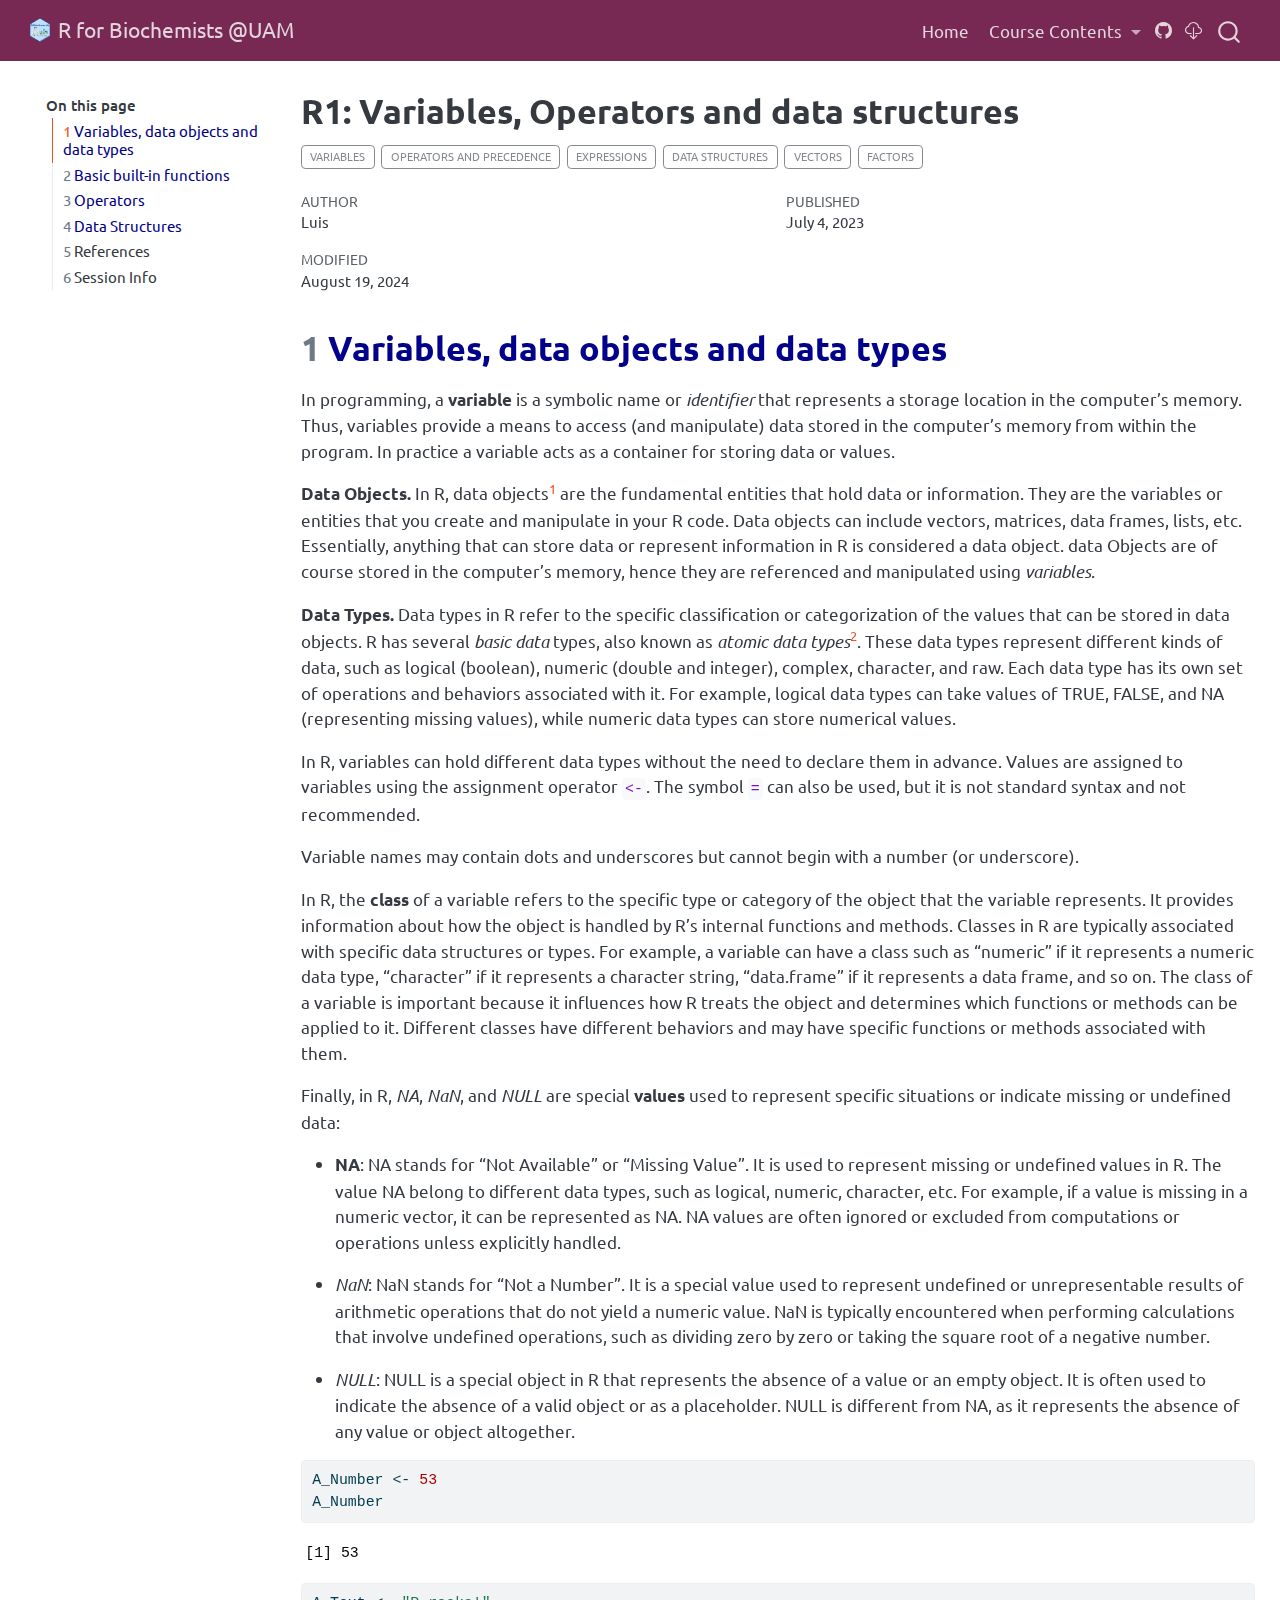
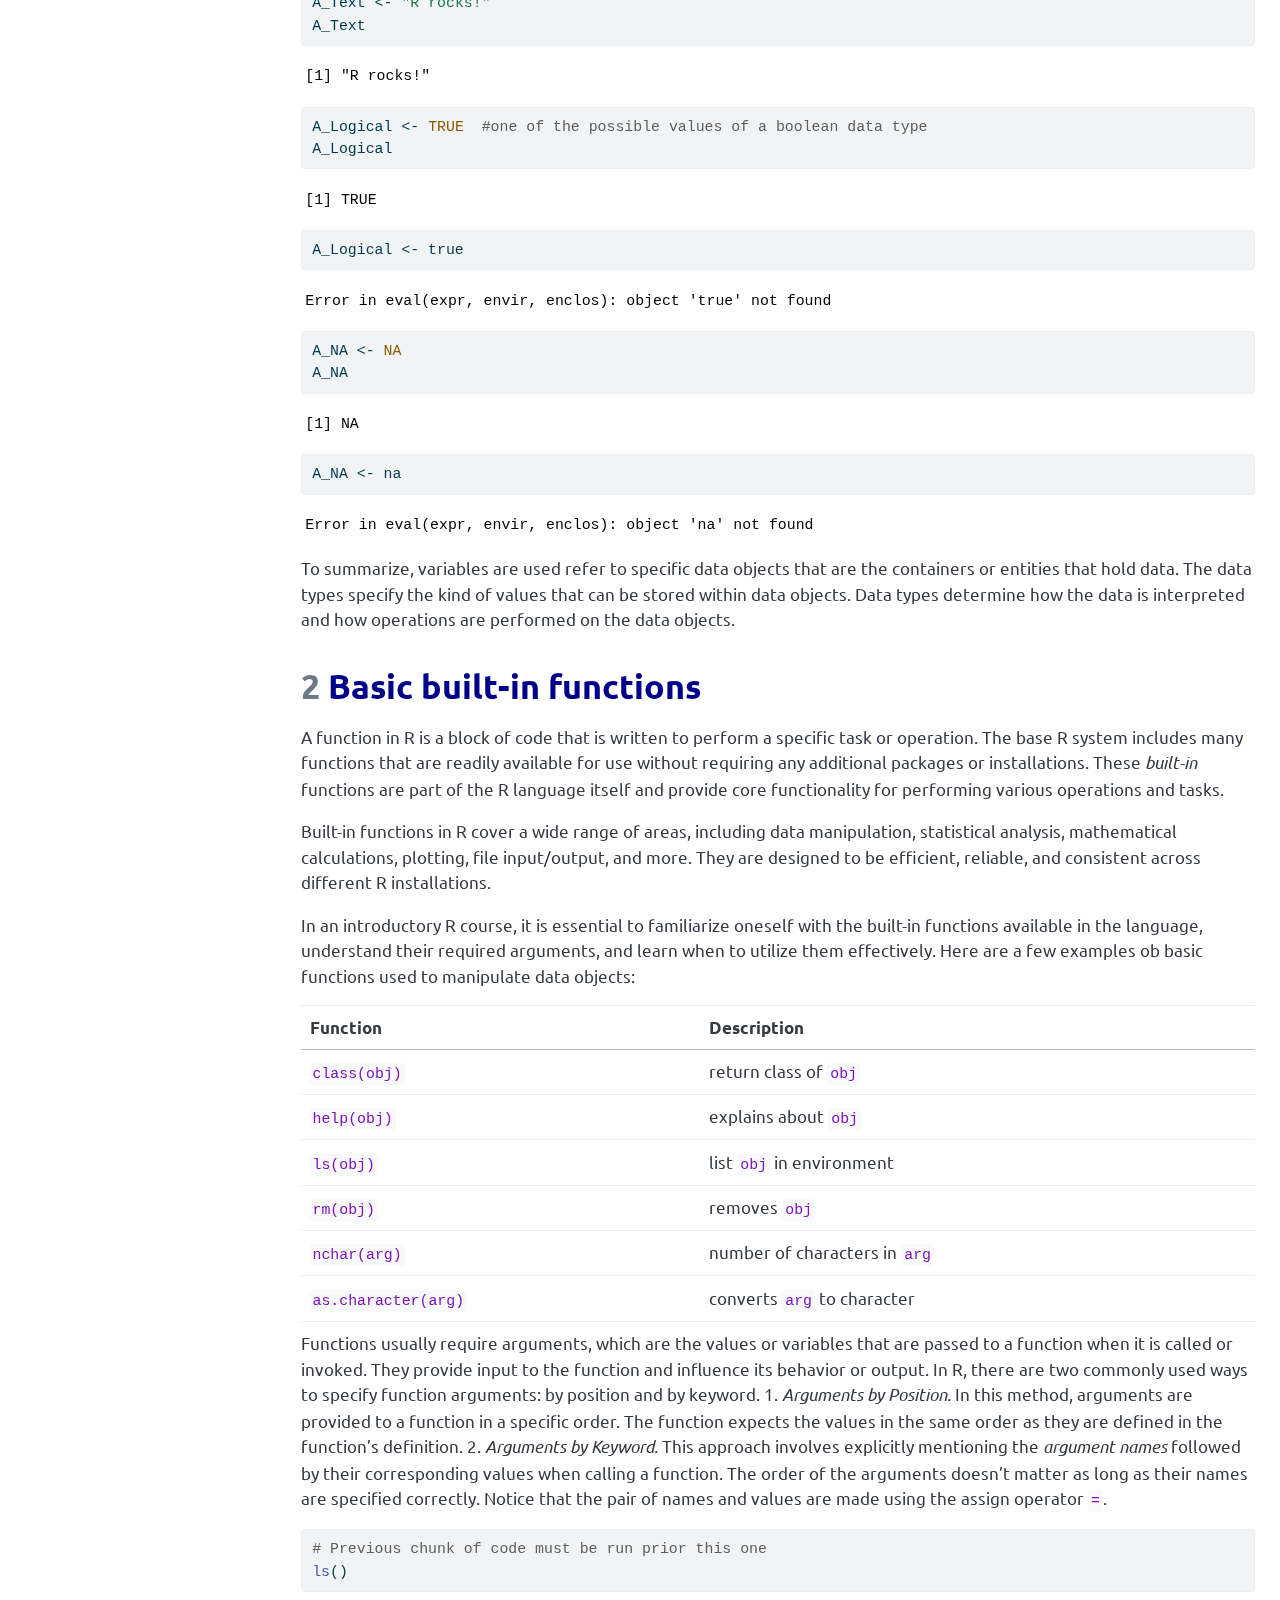
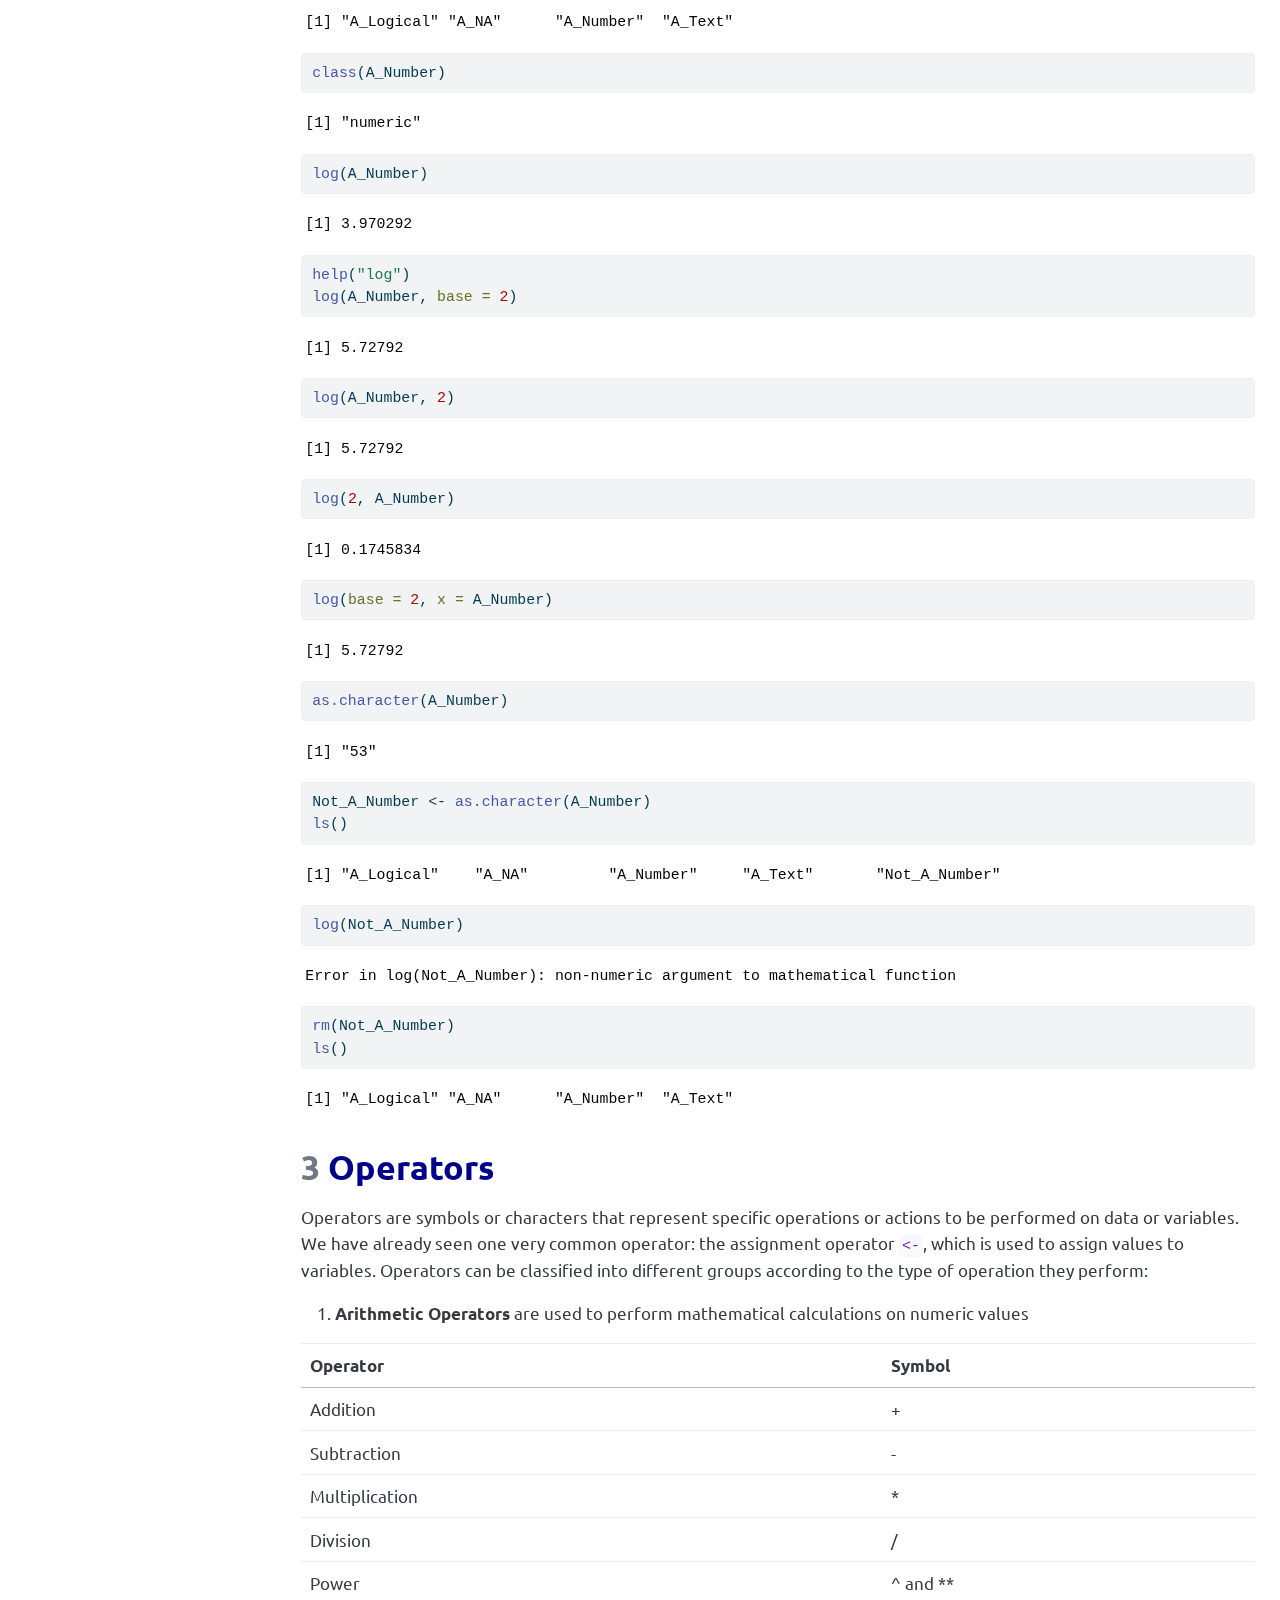
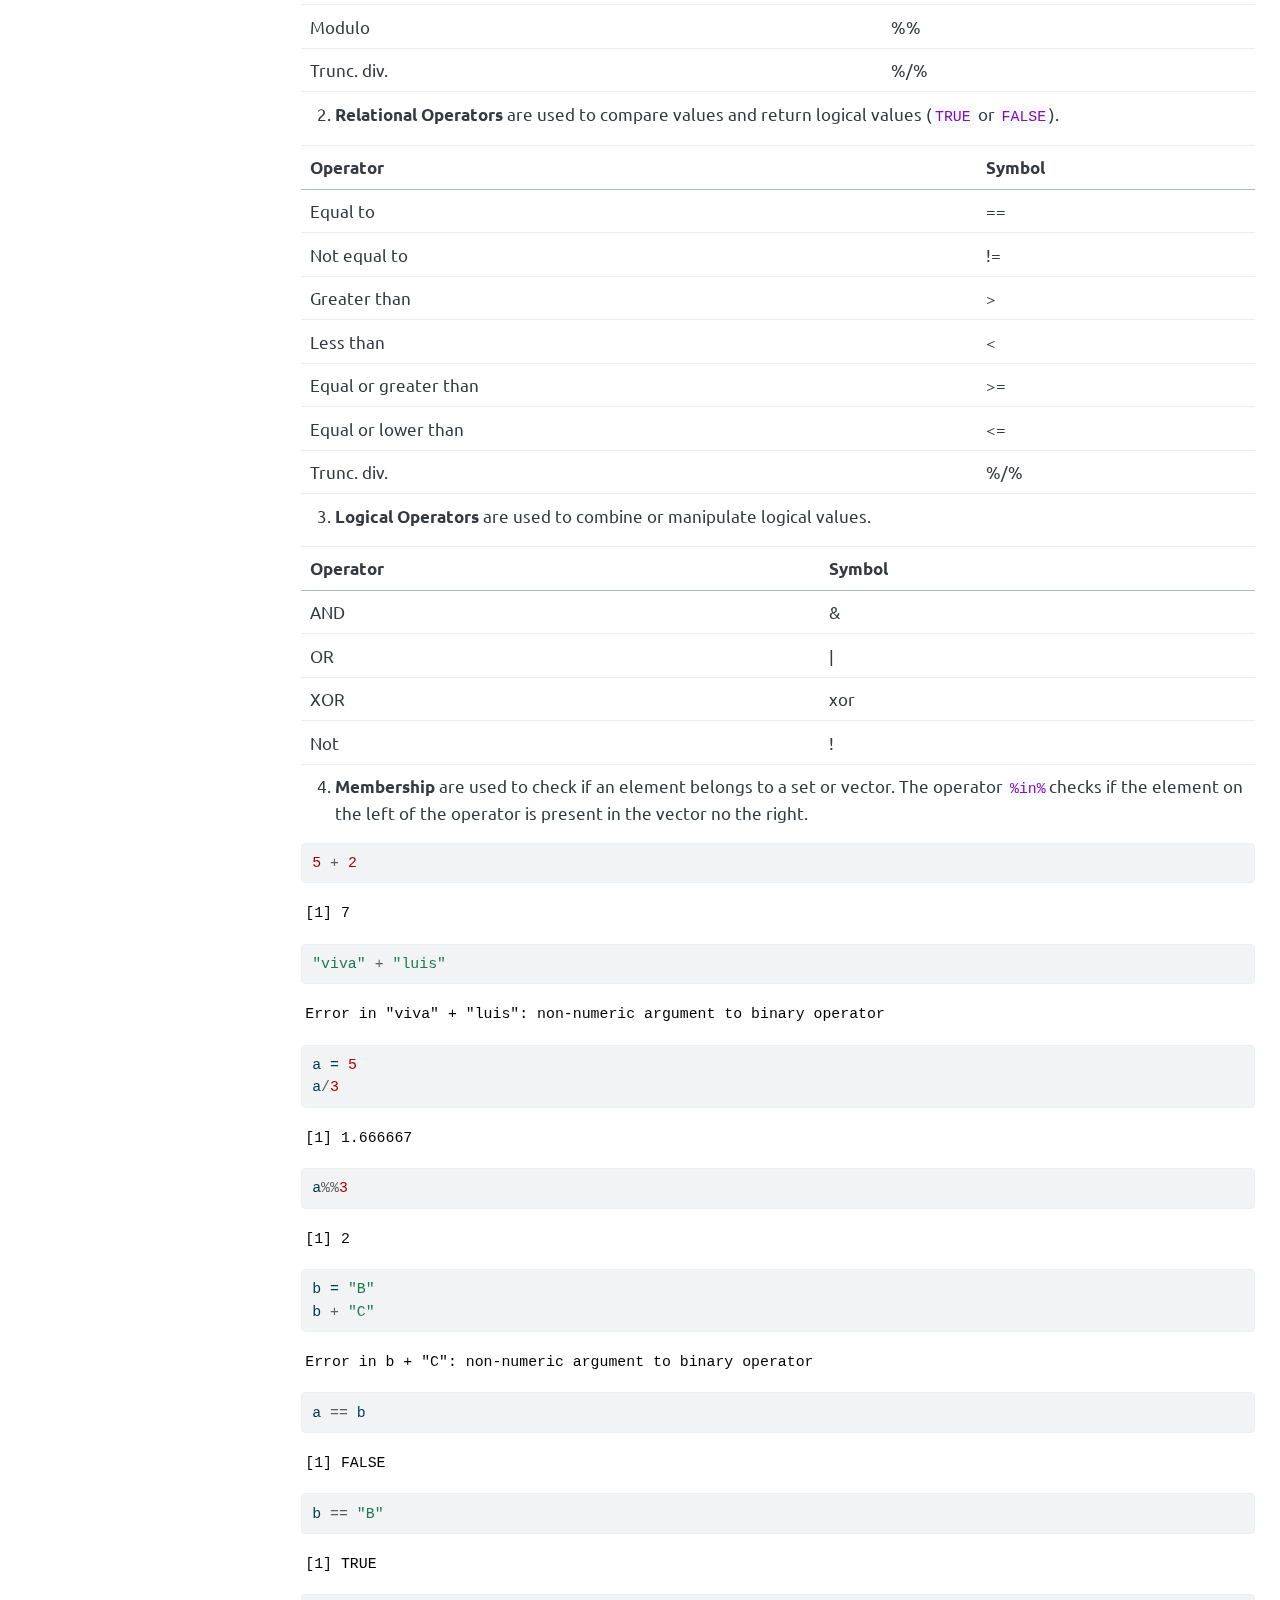
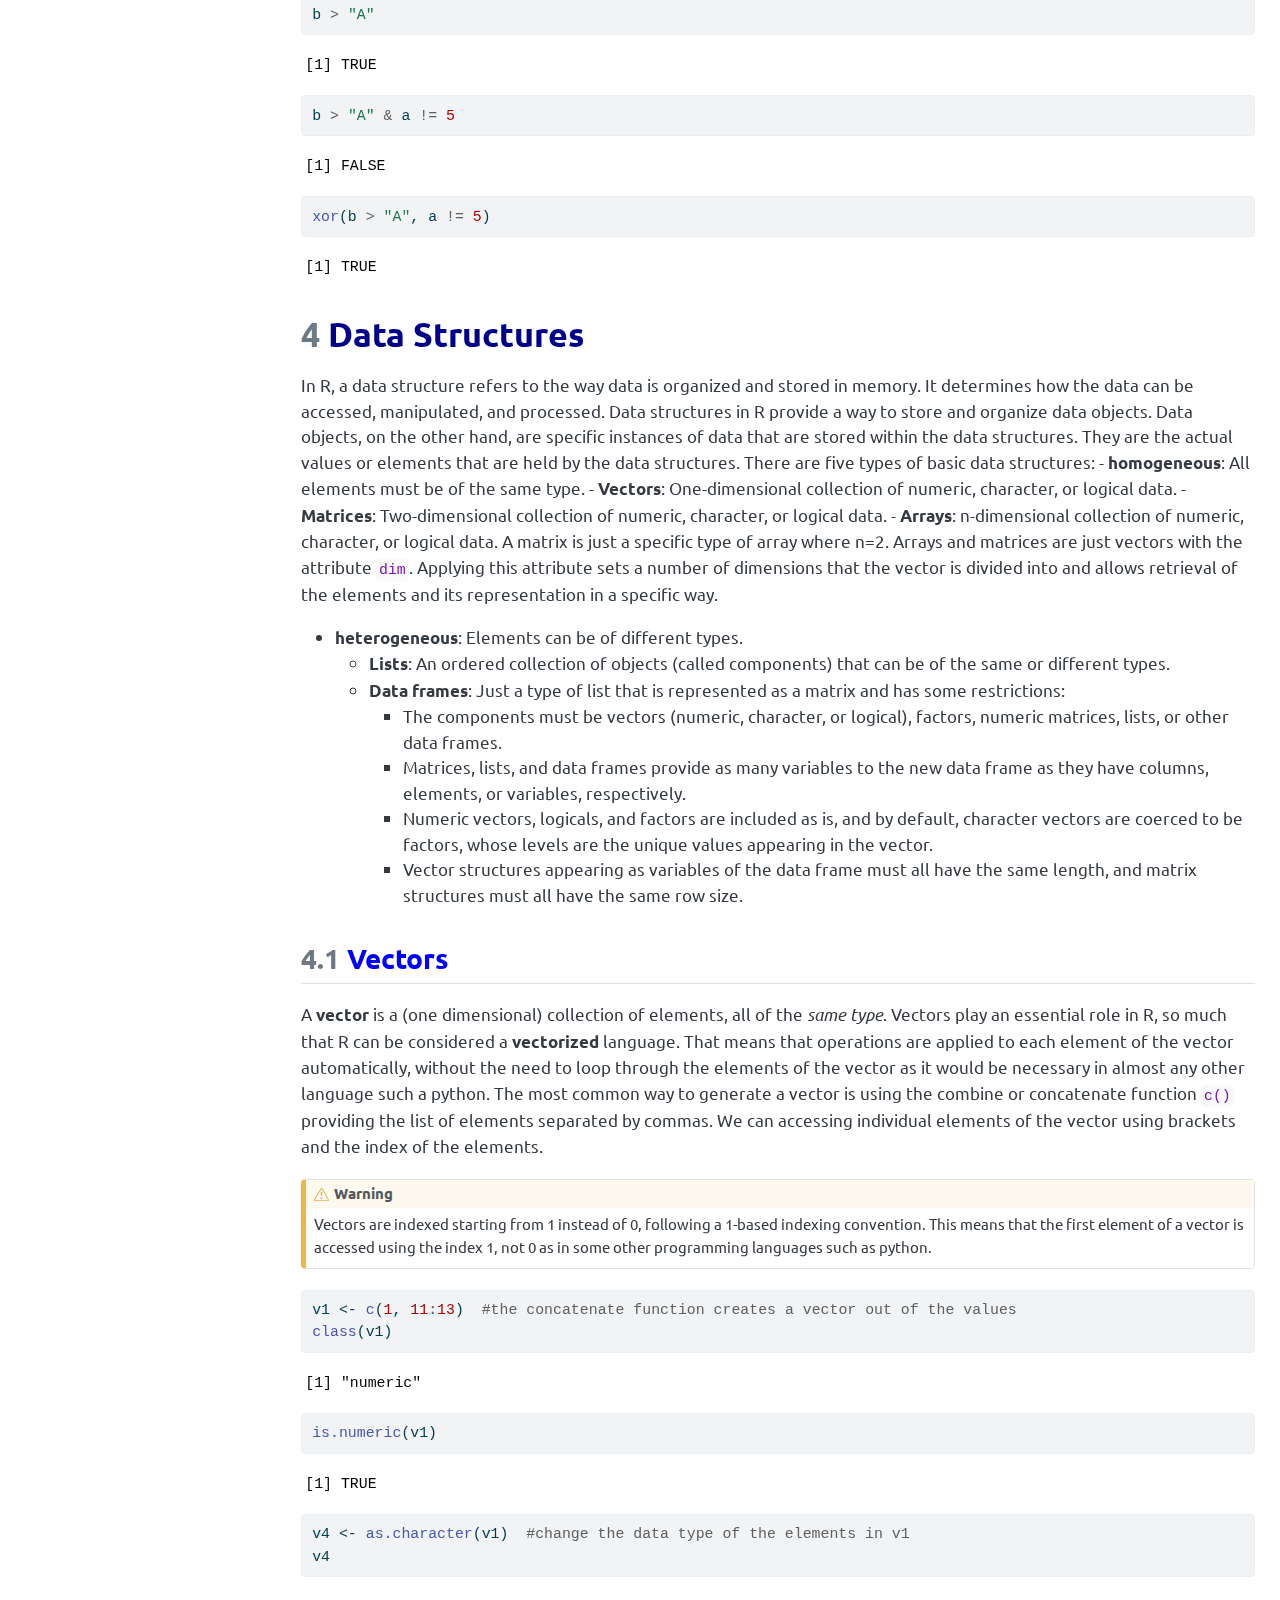
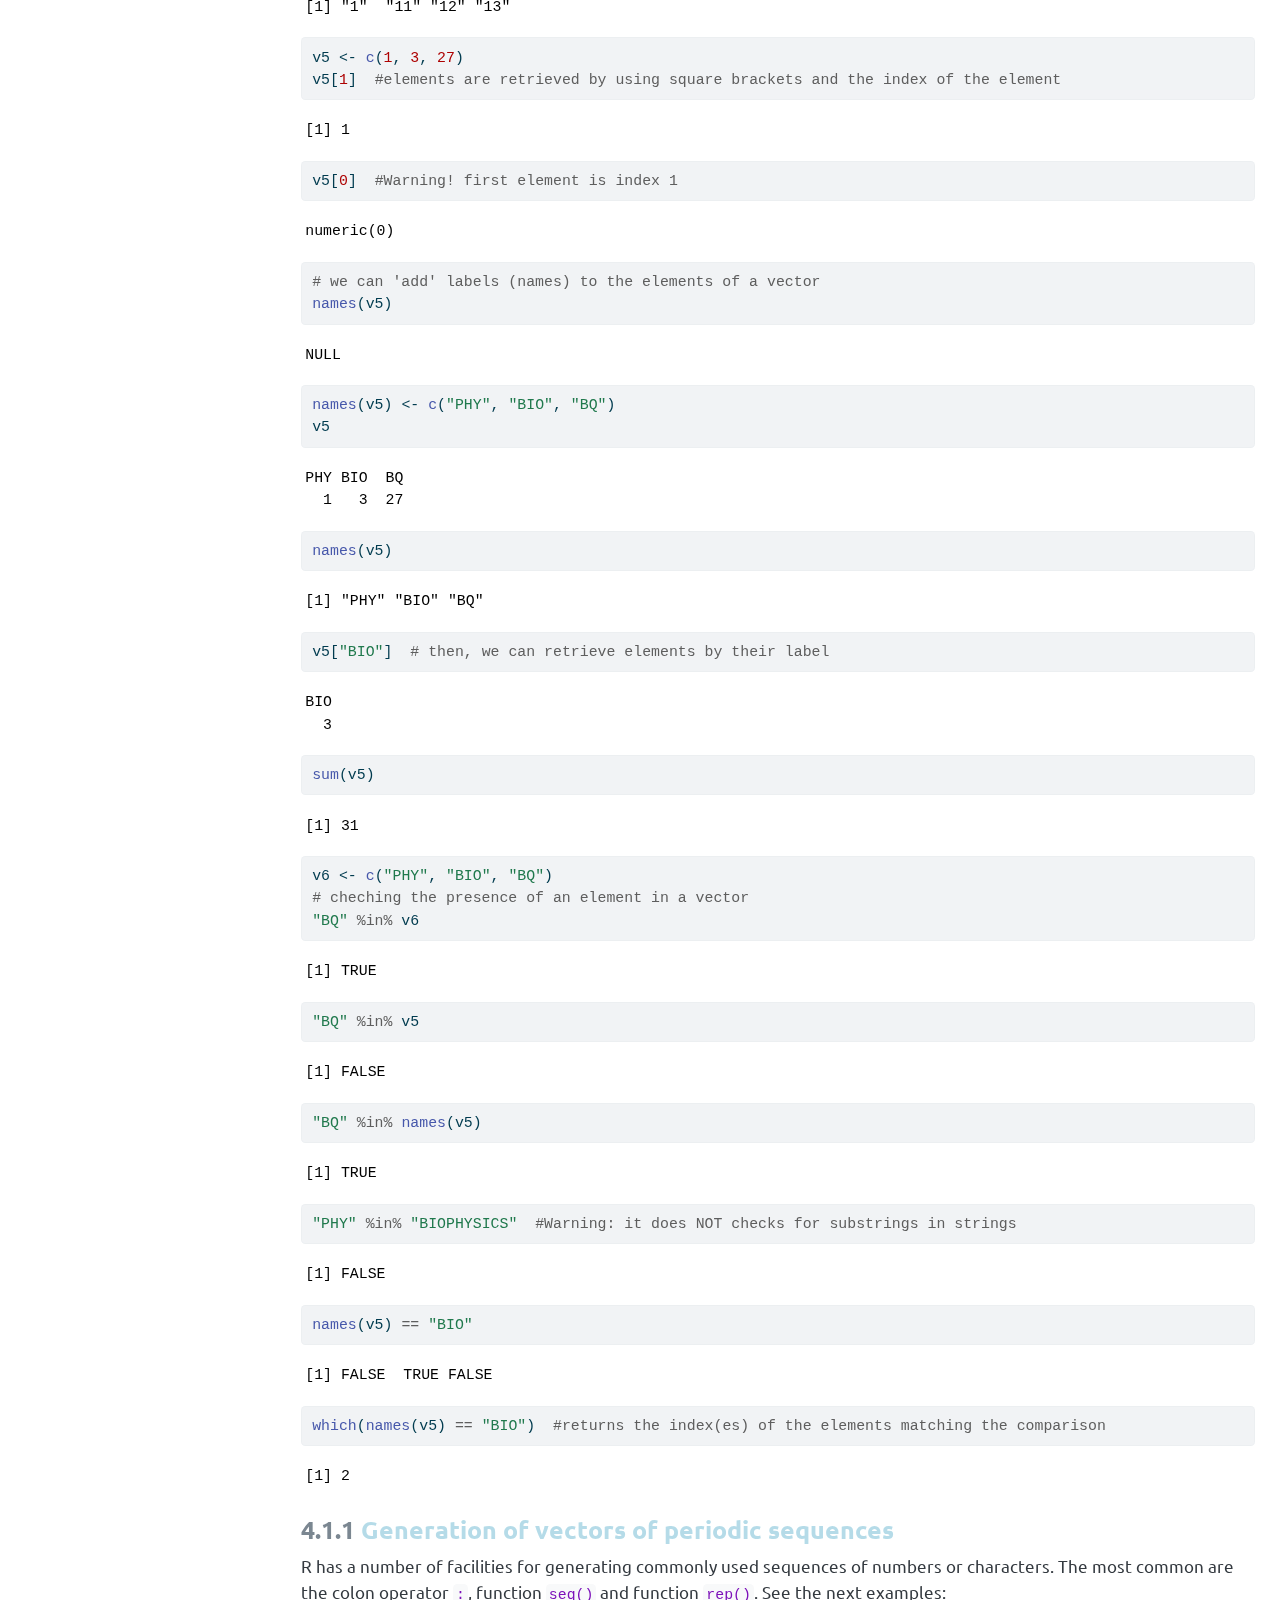
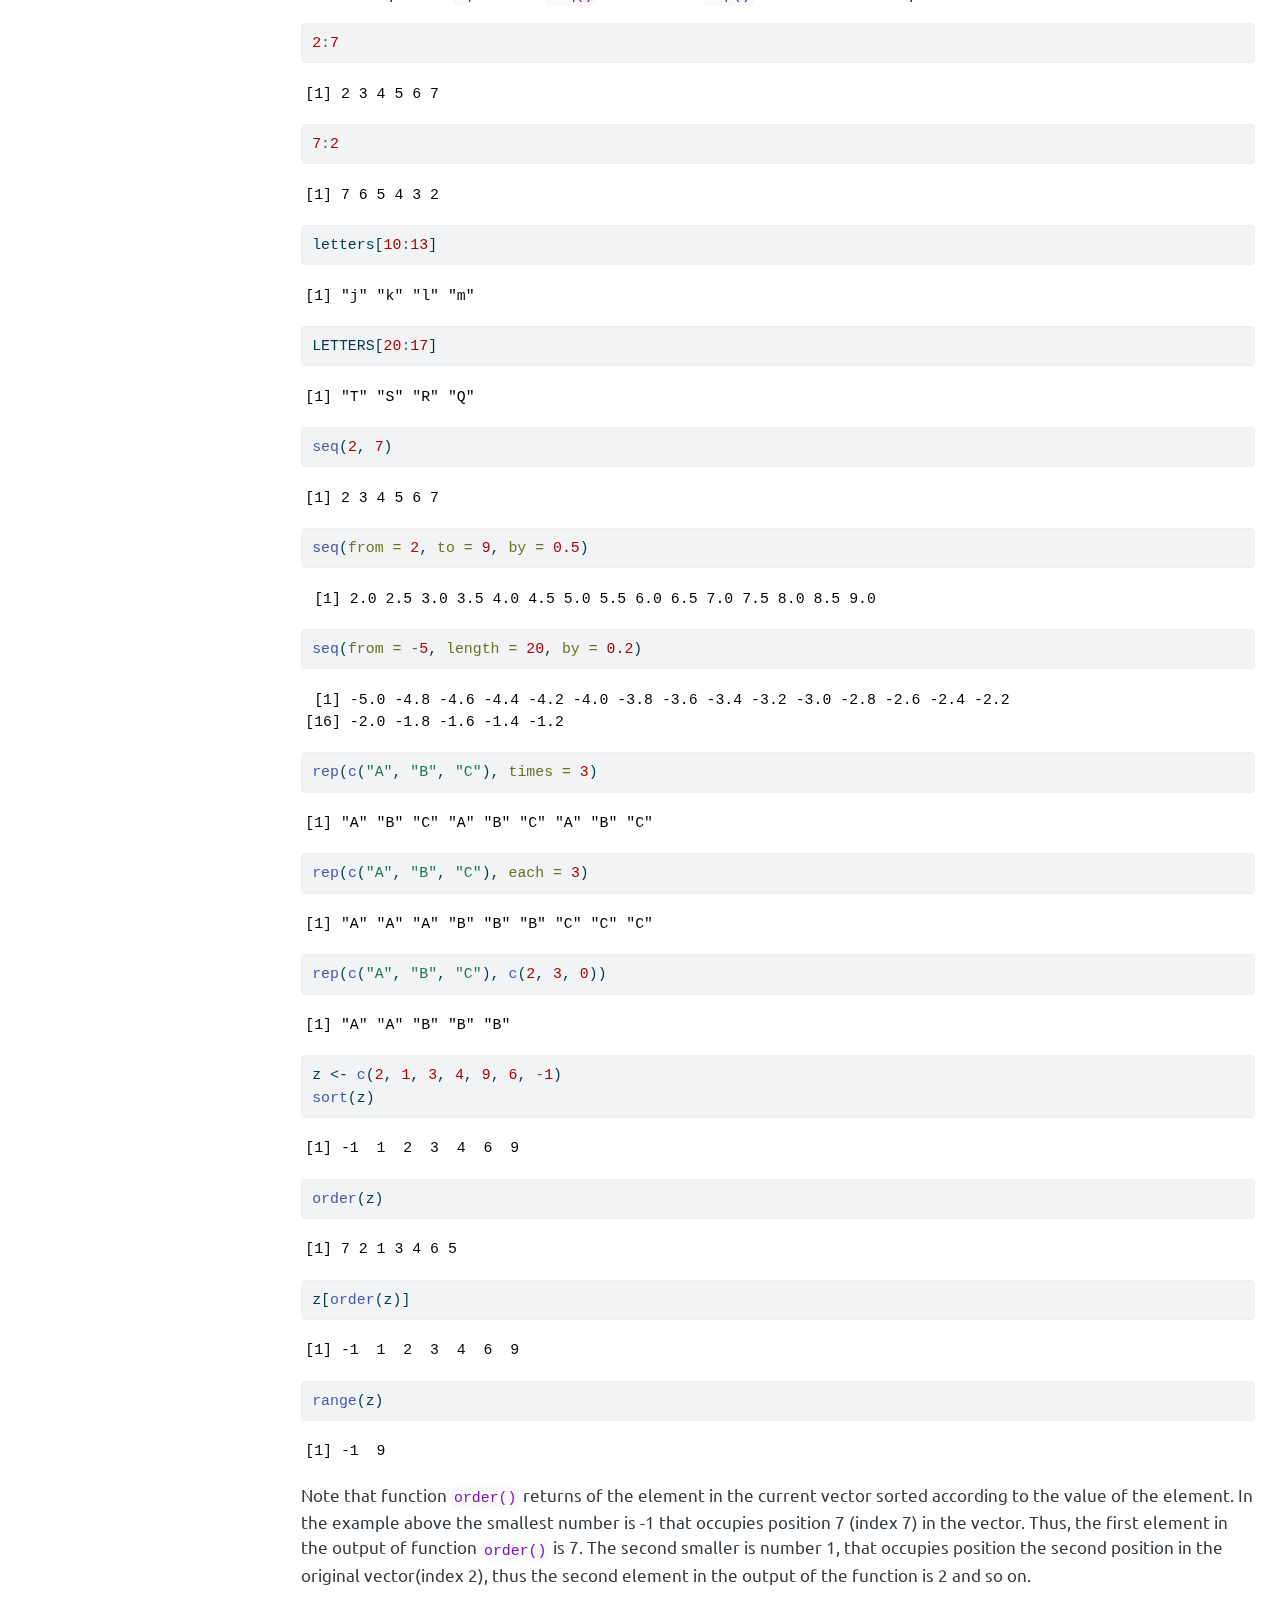
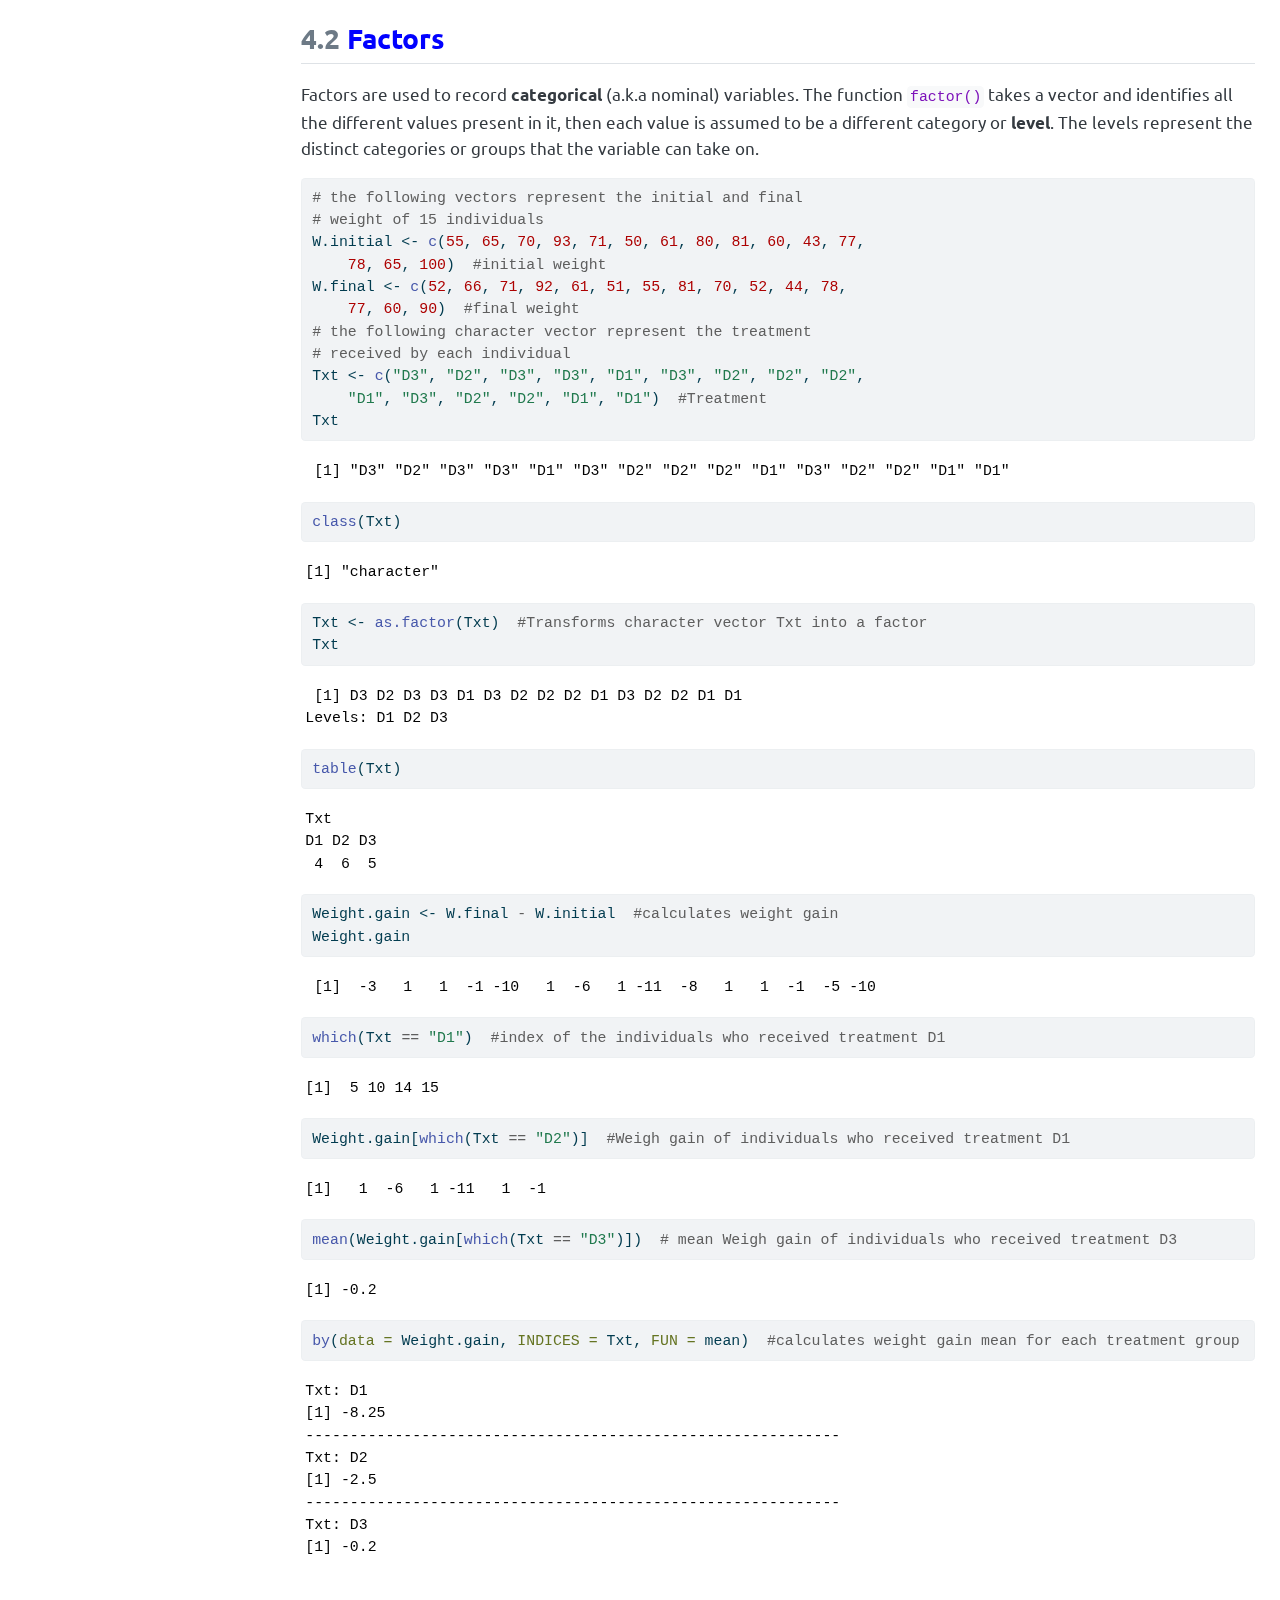
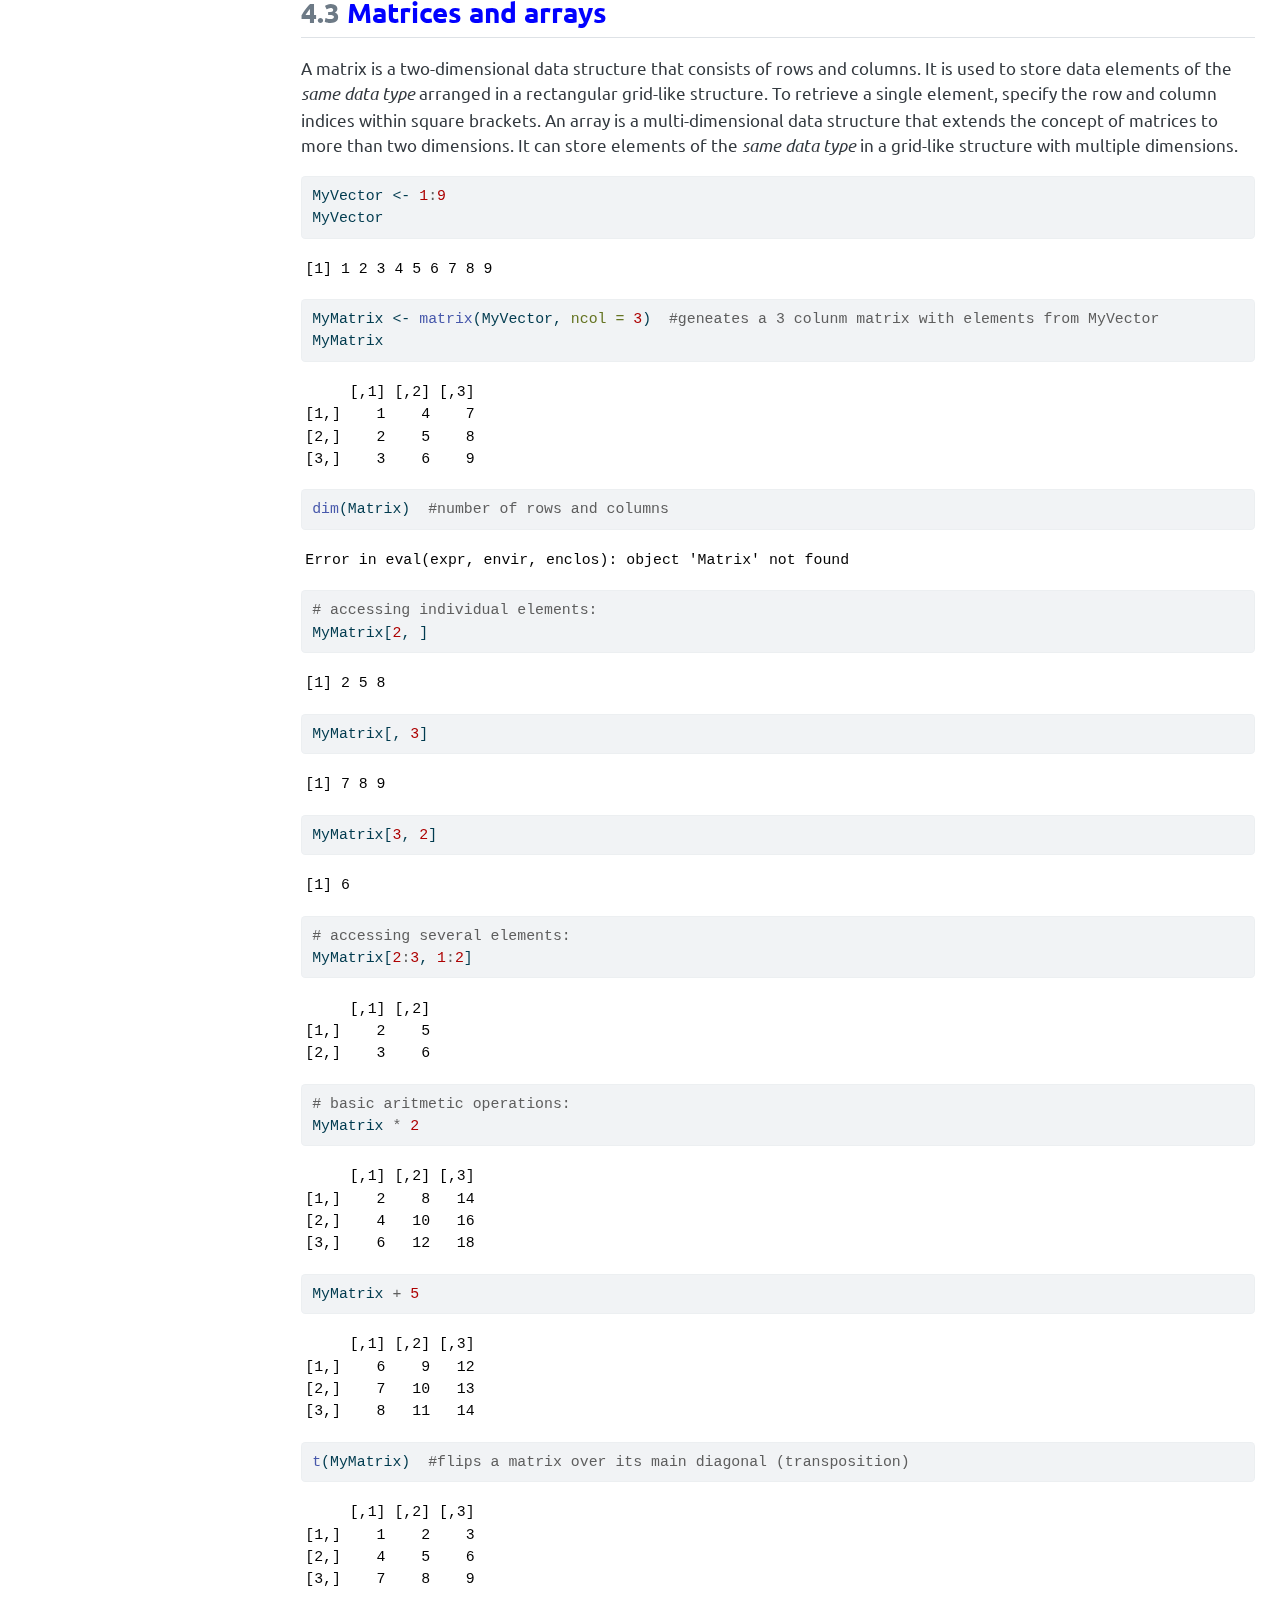
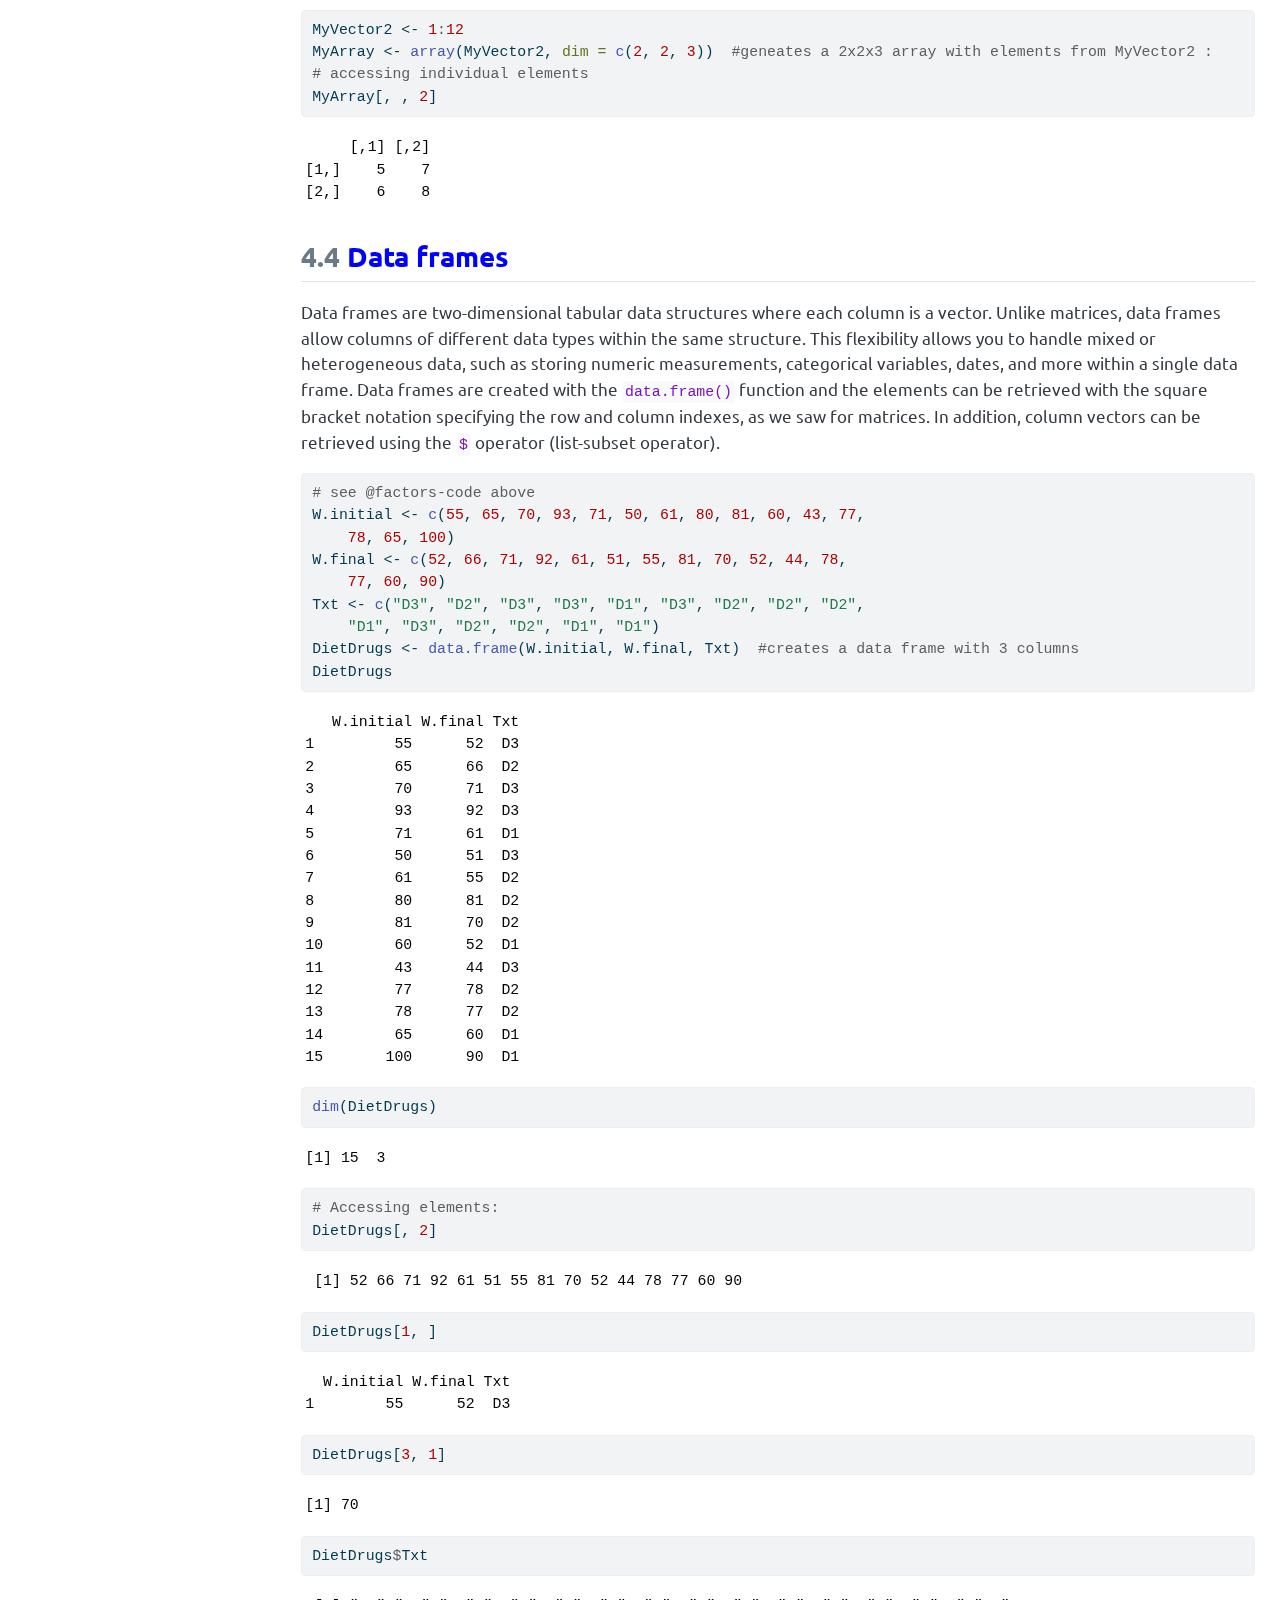
==== docs/r1.html @ c5c2e8f6 "update 2024 (V)" ====
<!DOCTYPE html>
<html xmlns="http://www.w3.org/1999/xhtml" lang="en" xml:lang="en"><head>

<meta charset="utf-8">
<meta name="generator" content="quarto-1.5.56">

<meta name="viewport" content="width=device-width, initial-scale=1.0, user-scalable=yes">

<meta name="author" content="Luis">
<meta name="dcterms.date" content="2023-07-04">

<title>R1: Variables, Operators and data structures – R for Biochemists @UAM</title>
<style>
code{white-space: pre-wrap;}
span.smallcaps{font-variant: small-caps;}
div.columns{display: flex; gap: min(4vw, 1.5em);}
div.column{flex: auto; overflow-x: auto;}
div.hanging-indent{margin-left: 1.5em; text-indent: -1.5em;}
ul.task-list{list-style: none;}
ul.task-list li input[type="checkbox"] {
  width: 0.8em;
  margin: 0 0.8em 0.2em -1em; /* quarto-specific, see https://github.com/quarto-dev/quarto-cli/issues/4556 */ 
  vertical-align: middle;
}
/* CSS for syntax highlighting */
pre > code.sourceCode { white-space: pre; position: relative; }
pre > code.sourceCode > span { line-height: 1.25; }
pre > code.sourceCode > span:empty { height: 1.2em; }
.sourceCode { overflow: visible; }
code.sourceCode > span { color: inherit; text-decoration: inherit; }
div.sourceCode { margin: 1em 0; }
pre.sourceCode { margin: 0; }
@media screen {
div.sourceCode { overflow: auto; }
}
@media print {
pre > code.sourceCode { white-space: pre-wrap; }
pre > code.sourceCode > span { display: inline-block; text-indent: -5em; padding-left: 5em; }
}
pre.numberSource code
  { counter-reset: source-line 0; }
pre.numberSource code > span
  { position: relative; left: -4em; counter-increment: source-line; }
pre.numberSource code > span > a:first-child::before
  { content: counter(source-line);
    position: relative; left: -1em; text-align: right; vertical-align: baseline;
    border: none; display: inline-block;
    -webkit-touch-callout: none; -webkit-user-select: none;
    -khtml-user-select: none; -moz-user-select: none;
    -ms-user-select: none; user-select: none;
    padding: 0 4px; width: 4em;
  }
pre.numberSource { margin-left: 3em;  padding-left: 4px; }
div.sourceCode
  {   }
@media screen {
pre > code.sourceCode > span > a:first-child::before { text-decoration: underline; }
}
/* CSS for citations */
div.csl-bib-body { }
div.csl-entry {
  clear: both;
}
.hanging-indent div.csl-entry {
  margin-left:2em;
  text-indent:-2em;
}
div.csl-left-margin {
  min-width:2em;
  float:left;
}
div.csl-right-inline {
  margin-left:2em;
  padding-left:1em;
}
div.csl-indent {
  margin-left: 2em;
}</style>


<script src="site_libs/quarto-nav/quarto-nav.js"></script>
<script src="site_libs/clipboard/clipboard.min.js"></script>
<script src="site_libs/quarto-search/autocomplete.umd.js"></script>
<script src="site_libs/quarto-search/fuse.min.js"></script>
<script src="site_libs/quarto-search/quarto-search.js"></script>
<meta name="quarto:offset" content="./">
<script src="site_libs/quarto-html/quarto.js"></script>
<script src="site_libs/quarto-html/popper.min.js"></script>
<script src="site_libs/quarto-html/tippy.umd.min.js"></script>
<script src="site_libs/quarto-html/anchor.min.js"></script>
<link href="site_libs/quarto-html/tippy.css" rel="stylesheet">
<link href="site_libs/quarto-html/quarto-syntax-highlighting.css" rel="stylesheet" id="quarto-text-highlighting-styles">
<script src="site_libs/bootstrap/bootstrap.min.js"></script>
<link href="site_libs/bootstrap/bootstrap-icons.css" rel="stylesheet">
<link href="site_libs/bootstrap/bootstrap.min.css" rel="stylesheet" id="quarto-bootstrap" data-mode="light">
<script id="quarto-search-options" type="application/json">{
  "location": "navbar",
  "copy-button": false,
  "collapse-after": 3,
  "panel-placement": "end",
  "type": "overlay",
  "limit": 50,
  "keyboard-shortcut": [
    "f",
    "/",
    "s"
  ],
  "language": {
    "search-no-results-text": "No results",
    "search-matching-documents-text": "matching documents",
    "search-copy-link-title": "Copy link to search",
    "search-hide-matches-text": "Hide additional matches",
    "search-more-match-text": "more match in this document",
    "search-more-matches-text": "more matches in this document",
    "search-clear-button-title": "Clear",
    "search-text-placeholder": "",
    "search-detached-cancel-button-title": "Cancel",
    "search-submit-button-title": "Submit",
    "search-label": "Search"
  }
}</script>
<style>html{ scroll-behavior: smooth; }</style>


<link rel="stylesheet" href="styles.css">
<link rel="stylesheet" href="include/webex.css">
</head>

<body class="floating nav-fixed">

<div id="quarto-search-results"></div>
  <header id="quarto-header" class="headroom fixed-top">
    <nav class="navbar navbar-expand-lg " data-bs-theme="dark">
      <div class="navbar-container container-fluid">
      <div class="navbar-brand-container mx-auto">
    <a href="./index.html" class="navbar-brand navbar-brand-logo">
    <img src="./r4biochemists.png" alt="" class="navbar-logo">
    </a>
    <a class="navbar-brand" href="./index.html">
    <span class="navbar-title">R for Biochemists <span class="citation" data-cites="UAM">@UAM</span></span>
    </a>
  </div>
            <div id="quarto-search" class="" title="Search"></div>
          <button class="navbar-toggler" type="button" data-bs-toggle="collapse" data-bs-target="#navbarCollapse" aria-controls="navbarCollapse" role="menu" aria-expanded="false" aria-label="Toggle navigation" onclick="if (window.quartoToggleHeadroom) { window.quartoToggleHeadroom(); }">
  <span class="navbar-toggler-icon"></span>
</button>
          <div class="collapse navbar-collapse" id="navbarCollapse">
            <ul class="navbar-nav navbar-nav-scroll ms-auto">
  <li class="nav-item">
    <a class="nav-link" href="./index.html"> 
<span class="menu-text">Home</span></a>
  </li>  
  <li class="nav-item dropdown ">
    <a class="nav-link dropdown-toggle" href="#" id="nav-menu-course-contents" role="link" data-bs-toggle="dropdown" aria-expanded="false">
 <span class="menu-text">Course Contents</span>
    </a>
    <ul class="dropdown-menu dropdown-menu-end" aria-labelledby="nav-menu-course-contents">    
        <li>
    <a class="dropdown-item" href="./r1.html">
 <span class="dropdown-text">R1: Variables, Operators and data structures</span></a>
  </li>  
        <li>
    <a class="dropdown-item" href="./r2.html">
 <span class="dropdown-text">R2: Flow Control</span></a>
  </li>  
        <li>
    <a class="dropdown-item" href="./r3.html">
 <span class="dropdown-text">R3: Read and write data in R</span></a>
  </li>  
        <li>
    <a class="dropdown-item" href="./r4.html">
 <span class="dropdown-text">R4: Functions in R</span></a>
  </li>  
        <li>
    <a class="dropdown-item" href="./r5.html">
 <span class="dropdown-text">R5: Base plots in R</span></a>
  </li>  
        <li>
    <a class="dropdown-item" href="./r6.html">
 <span class="dropdown-text">R6: Advanced data management</span></a>
  </li>  
        <li>
    <a class="dropdown-item" href="./r7.html">
 <span class="dropdown-text">R7: Project management for reproducible research in R</span></a>
  </li>  
        <li>
    <a class="dropdown-item" href="./r8.html">
 <span class="dropdown-text">R8: Plot your data in R - Episode II</span></a>
  </li>  
        <li>
    <a class="dropdown-item" href="./r9.html">
 <span class="dropdown-text">R9: R for Molecular Biology</span></a>
  </li>  
    </ul>
  </li>
</ul>
          </div> <!-- /navcollapse -->
            <div class="quarto-navbar-tools">
    <a href="https://github.com/r4biochemists/r4biochemists.github.io" title="" class="quarto-navigation-tool px-1" aria-label=""><i class="bi bi-github"></i></a>
    <a href="https://minhaskamal.github.io/DownGit/#/home?url=https://github.com/r4biochemists/r4biochemists.github.io/tree/main/data" title="Download Data" class="quarto-navigation-tool px-1" aria-label="Download Data"><i class="bi bi-cloud-download"></i></a>
</div>
      </div> <!-- /container-fluid -->
    </nav>
</header>
<!-- content -->
<div id="quarto-content" class="quarto-container page-columns page-rows-contents page-layout-full page-navbar">
<!-- sidebar -->
  <nav id="quarto-sidebar" class="sidebar collapse collapse-horizontal quarto-sidebar-collapse-item sidebar-navigation floating overflow-auto">
    <nav id="TOC" role="doc-toc" class="toc-active">
    <h2 id="toc-title">On this page</h2>
   
  <ul class="collapse">
  <li><a href="#variables-data-objects-and-data-types" id="toc-variables-data-objects-and-data-types" class="nav-link active" data-scroll-target="#variables-data-objects-and-data-types"><span class="header-section-number">1</span> <span style="color:darkblue">Variables, data objects and data types</span></a></li>
  <li><a href="#basic-built-in-functions" id="toc-basic-built-in-functions" class="nav-link" data-scroll-target="#basic-built-in-functions"><span class="header-section-number">2</span> <span style="color:darkblue">Basic built-in functions</span></a></li>
  <li><a href="#sec-operators" id="toc-sec-operators" class="nav-link" data-scroll-target="#sec-operators"><span class="header-section-number">3</span> <span style="color:darkblue">Operators</span></a></li>
  <li><a href="#data-structures" id="toc-data-structures" class="nav-link" data-scroll-target="#data-structures"><span class="header-section-number">4</span> <span style="color:darkblue">Data Structures</span></a>
  <ul class="collapse">
  <li><a href="#vectors" id="toc-vectors" class="nav-link" data-scroll-target="#vectors"><span class="header-section-number">4.1</span> <span style="color:blue">Vectors</span></a></li>
  <li><a href="#factors" id="toc-factors" class="nav-link" data-scroll-target="#factors"><span class="header-section-number">4.2</span> <span style="color:blue">Factors</span></a></li>
  <li><a href="#matrices-and-arrays" id="toc-matrices-and-arrays" class="nav-link" data-scroll-target="#matrices-and-arrays"><span class="header-section-number">4.3</span> <span style="color:blue">Matrices and arrays</span></a></li>
  <li><a href="#data-frames" id="toc-data-frames" class="nav-link" data-scroll-target="#data-frames"><span class="header-section-number">4.4</span> <span style="color:blue">Data frames</span></a></li>
  <li><a href="#lists" id="toc-lists" class="nav-link" data-scroll-target="#lists"><span class="header-section-number">4.5</span> <span style="color:blue">Lists</span></a></li>
  </ul></li>
  <li><a href="#references" id="toc-references" class="nav-link" data-scroll-target="#references"><span class="header-section-number">5</span> References</a></li>
  <li><a href="#session-info" id="toc-session-info" class="nav-link" data-scroll-target="#session-info"><span class="header-section-number">6</span> Session Info</a></li>
  </ul>
</nav>
</nav>
<div id="quarto-sidebar-glass" class="quarto-sidebar-collapse-item" data-bs-toggle="collapse" data-bs-target=".quarto-sidebar-collapse-item"></div>
<!-- margin-sidebar -->
    <div id="quarto-margin-sidebar" class="sidebar margin-sidebar zindex-bottom">
    </div>
<!-- main -->
<main class="content column-page-right" id="quarto-document-content">

<header id="title-block-header" class="quarto-title-block default">
<div class="quarto-title">
<h1 class="title">R1: Variables, Operators and data structures</h1>
  <div class="quarto-categories">
    <div class="quarto-category">Variables</div>
    <div class="quarto-category">Operators and precedence</div>
    <div class="quarto-category">Expressions</div>
    <div class="quarto-category">Data Structures</div>
    <div class="quarto-category">Vectors</div>
    <div class="quarto-category">Factors</div>
  </div>
  </div>



<div class="quarto-title-meta column-page-right">

    <div>
    <div class="quarto-title-meta-heading">Author</div>
    <div class="quarto-title-meta-contents">
             <p>Luis </p>
          </div>
  </div>
    
    <div>
    <div class="quarto-title-meta-heading">Published</div>
    <div class="quarto-title-meta-contents">
      <p class="date">July 4, 2023</p>
    </div>
  </div>
  
    <div>
    <div class="quarto-title-meta-heading">Modified</div>
    <div class="quarto-title-meta-contents">
      <p class="date-modified">August 19, 2024</p>
    </div>
  </div>
    
  </div>
  


</header>


<section id="variables-data-objects-and-data-types" class="level1" data-number="1">
<h1 data-number="1"><span class="header-section-number">1</span> <span style="color:darkblue">Variables, data objects and data types</span></h1>
<p>In programming, a <strong>variable</strong> is a symbolic name or <em>identifier</em> that represents a storage location in the computer’s memory. Thus, variables provide a means to access (and manipulate) data stored in the computer’s memory from within the program. In practice a variable acts as a container for storing data or values.</p>
<p><strong>Data Objects.</strong> In R, data objects<a href="#fn1" class="footnote-ref" id="fnref1" role="doc-noteref"><sup>1</sup></a> are the fundamental entities that hold data or information. They are the variables or entities that you create and manipulate in your R code. Data objects can include vectors, matrices, data frames, lists, etc. Essentially, anything that can store data or represent information in R is considered a data object. data Objects are of course stored in the computer’s memory, hence they are referenced and manipulated using <em>variables</em>.</p>
<p><strong>Data Types.</strong> Data types in R refer to the specific classification or categorization of the values that can be stored in data objects. R has several <em>basic data</em> types, also known as <em>atomic data types</em><a href="#fn2" class="footnote-ref" id="fnref2" role="doc-noteref"><sup>2</sup></a>. These data types represent different kinds of data, such as logical (boolean), numeric (double and integer), complex, character, and raw. Each data type has its own set of operations and behaviors associated with it. For example, logical data types can take values of TRUE, FALSE, and NA (representing missing values), while numeric data types can store numerical values.</p>
<p>In R, variables can hold different data types without the need to declare them in advance. Values are assigned to variables using the assignment operator <code>&lt;-</code>. The symbol <code>=</code> can also be used, but it is not standard syntax and not recommended.</p>
<p>Variable names may contain dots and underscores but cannot begin with a number (or underscore).</p>
<p>In R, the <strong>class</strong> of a variable refers to the specific type or category of the object that the variable represents. It provides information about how the object is handled by R’s internal functions and methods. Classes in R are typically associated with specific data structures or types. For example, a variable can have a class such as “numeric” if it represents a numeric data type, “character” if it represents a character string, “data.frame” if it represents a data frame, and so on. The class of a variable is important because it influences how R treats the object and determines which functions or methods can be applied to it. Different classes have different behaviors and may have specific functions or methods associated with them.</p>
<p>Finally, in R, <em>NA</em>, <em>NaN</em>, and <em>NULL</em> are special <strong>values</strong> used to represent specific situations or indicate missing or undefined data:</p>
<ul>
<li><p><strong>NA</strong>: NA stands for “Not Available” or “Missing Value”. It is used to represent missing or undefined values in R. The value NA belong to different data types, such as logical, numeric, character, etc. For example, if a value is missing in a numeric vector, it can be represented as NA. NA values are often ignored or excluded from computations or operations unless explicitly handled.</p></li>
<li><p><em>NaN</em>: NaN stands for “Not a Number”. It is a special value used to represent undefined or unrepresentable results of arithmetic operations that do not yield a numeric value. NaN is typically encountered when performing calculations that involve undefined operations, such as dividing zero by zero or taking the square root of a negative number.</p></li>
<li><p><em>NULL</em>: NULL is a special object in R that represents the absence of a value or an empty object. It is often used to indicate the absence of a valid object or as a placeholder. NULL is different from NA, as it represents the absence of any value or object altogether.</p></li>
</ul>
<div class="cell">
<div class="sourceCode cell-code" id="cb1"><pre class="sourceCode r code-with-copy"><code class="sourceCode r"><span id="cb1-1"><a href="#cb1-1" aria-hidden="true" tabindex="-1"></a>A_Number <span class="ot">&lt;-</span> <span class="dv">53</span></span>
<span id="cb1-2"><a href="#cb1-2" aria-hidden="true" tabindex="-1"></a>A_Number</span></code><button title="Copy to Clipboard" class="code-copy-button"><i class="bi"></i></button></pre></div>
<div class="cell-output cell-output-stdout">
<pre><code>[1] 53</code></pre>
</div>
<div class="sourceCode cell-code" id="cb3"><pre class="sourceCode r code-with-copy"><code class="sourceCode r"><span id="cb3-1"><a href="#cb3-1" aria-hidden="true" tabindex="-1"></a>A_Text <span class="ot">&lt;-</span> <span class="st">"R rocks!"</span></span>
<span id="cb3-2"><a href="#cb3-2" aria-hidden="true" tabindex="-1"></a>A_Text</span></code><button title="Copy to Clipboard" class="code-copy-button"><i class="bi"></i></button></pre></div>
<div class="cell-output cell-output-stdout">
<pre><code>[1] "R rocks!"</code></pre>
</div>
<div class="sourceCode cell-code" id="cb5"><pre class="sourceCode r code-with-copy"><code class="sourceCode r"><span id="cb5-1"><a href="#cb5-1" aria-hidden="true" tabindex="-1"></a>A_Logical <span class="ot">&lt;-</span> <span class="cn">TRUE</span>  <span class="co">#one of the possible values of a boolean data type</span></span>
<span id="cb5-2"><a href="#cb5-2" aria-hidden="true" tabindex="-1"></a>A_Logical</span></code><button title="Copy to Clipboard" class="code-copy-button"><i class="bi"></i></button></pre></div>
<div class="cell-output cell-output-stdout">
<pre><code>[1] TRUE</code></pre>
</div>
<div class="sourceCode cell-code" id="cb7"><pre class="sourceCode r code-with-copy"><code class="sourceCode r"><span id="cb7-1"><a href="#cb7-1" aria-hidden="true" tabindex="-1"></a>A_Logical <span class="ot">&lt;-</span> true</span></code><button title="Copy to Clipboard" class="code-copy-button"><i class="bi"></i></button></pre></div>
<div class="cell-output cell-output-error">
<pre><code>Error in eval(expr, envir, enclos): object 'true' not found</code></pre>
</div>
<div class="sourceCode cell-code" id="cb9"><pre class="sourceCode r code-with-copy"><code class="sourceCode r"><span id="cb9-1"><a href="#cb9-1" aria-hidden="true" tabindex="-1"></a>A_NA <span class="ot">&lt;-</span> <span class="cn">NA</span></span>
<span id="cb9-2"><a href="#cb9-2" aria-hidden="true" tabindex="-1"></a>A_NA</span></code><button title="Copy to Clipboard" class="code-copy-button"><i class="bi"></i></button></pre></div>
<div class="cell-output cell-output-stdout">
<pre><code>[1] NA</code></pre>
</div>
<div class="sourceCode cell-code" id="cb11"><pre class="sourceCode r code-with-copy"><code class="sourceCode r"><span id="cb11-1"><a href="#cb11-1" aria-hidden="true" tabindex="-1"></a>A_NA <span class="ot">&lt;-</span> na</span></code><button title="Copy to Clipboard" class="code-copy-button"><i class="bi"></i></button></pre></div>
<div class="cell-output cell-output-error">
<pre><code>Error in eval(expr, envir, enclos): object 'na' not found</code></pre>
</div>
</div>
<p>To summarize, variables are used refer to specific data objects that are the containers or entities that hold data. The data types specify the kind of values that can be stored within data objects. Data types determine how the data is interpreted and how operations are performed on the data objects.</p>
</section>
<section id="basic-built-in-functions" class="level1" data-number="2">
<h1 data-number="2"><span class="header-section-number">2</span> <span style="color:darkblue">Basic built-in functions</span></h1>
<p>A function in R is a block of code that is written to perform a specific task or operation. The base R system includes many functions that are readily available for use without requiring any additional packages or installations. These <em>built-in</em> functions are part of the R language itself and provide core functionality for performing various operations and tasks.</p>
<p>Built-in functions in R cover a wide range of areas, including data manipulation, statistical analysis, mathematical calculations, plotting, file input/output, and more. They are designed to be efficient, reliable, and consistent across different R installations.</p>
<p>In an introductory R course, it is essential to familiarize oneself with the built-in functions available in the language, understand their required arguments, and learn when to utilize them effectively. Here are a few examples ob basic functions used to manipulate data objects:</p>
<table class="caption-top table">
<thead>
<tr class="header">
<th>Function</th>
<th>Description</th>
</tr>
</thead>
<tbody>
<tr class="odd">
<td><code>class(obj)</code></td>
<td>return class of <code>obj</code></td>
</tr>
<tr class="even">
<td><code>help(obj)</code></td>
<td>explains about <code>obj</code></td>
</tr>
<tr class="odd">
<td><code>ls(obj)</code></td>
<td>list <code>obj</code> in environment</td>
</tr>
<tr class="even">
<td><code>rm(obj)</code></td>
<td>removes <code>obj</code></td>
</tr>
<tr class="odd">
<td><code>nchar(arg)</code></td>
<td>number of characters in <code>arg</code></td>
</tr>
<tr class="even">
<td><code>as.character(arg)</code></td>
<td>converts <code>arg</code> to character</td>
</tr>
</tbody>
</table>
<p>Functions usually require arguments, which are the values or variables that are passed to a function when it is called or invoked. They provide input to the function and influence its behavior or output. In R, there are two commonly used ways to specify function arguments: by position and by keyword. 1. <em>Arguments by Position.</em> In this method, arguments are provided to a function in a specific order. The function expects the values in the same order as they are defined in the function’s definition. 2. <em>Arguments by Keyword.</em> This approach involves explicitly mentioning the <em>argument names</em> followed by their corresponding values when calling a function. The order of the arguments doesn’t matter as long as their names are specified correctly. Notice that the pair of names and values are made using the assign operator <code>=</code>.</p>
<div class="cell">
<div class="sourceCode cell-code" id="cb13"><pre class="sourceCode r code-with-copy"><code class="sourceCode r"><span id="cb13-1"><a href="#cb13-1" aria-hidden="true" tabindex="-1"></a><span class="co"># Previous chunk of code must be run prior this one</span></span>
<span id="cb13-2"><a href="#cb13-2" aria-hidden="true" tabindex="-1"></a><span class="fu">ls</span>()</span></code><button title="Copy to Clipboard" class="code-copy-button"><i class="bi"></i></button></pre></div>
<div class="cell-output cell-output-stdout">
<pre><code>[1] "A_Logical" "A_NA"      "A_Number"  "A_Text"   </code></pre>
</div>
<div class="sourceCode cell-code" id="cb15"><pre class="sourceCode r code-with-copy"><code class="sourceCode r"><span id="cb15-1"><a href="#cb15-1" aria-hidden="true" tabindex="-1"></a><span class="fu">class</span>(A_Number)</span></code><button title="Copy to Clipboard" class="code-copy-button"><i class="bi"></i></button></pre></div>
<div class="cell-output cell-output-stdout">
<pre><code>[1] "numeric"</code></pre>
</div>
<div class="sourceCode cell-code" id="cb17"><pre class="sourceCode r code-with-copy"><code class="sourceCode r"><span id="cb17-1"><a href="#cb17-1" aria-hidden="true" tabindex="-1"></a><span class="fu">log</span>(A_Number)</span></code><button title="Copy to Clipboard" class="code-copy-button"><i class="bi"></i></button></pre></div>
<div class="cell-output cell-output-stdout">
<pre><code>[1] 3.970292</code></pre>
</div>
<div class="sourceCode cell-code" id="cb19"><pre class="sourceCode r code-with-copy"><code class="sourceCode r"><span id="cb19-1"><a href="#cb19-1" aria-hidden="true" tabindex="-1"></a><span class="fu">help</span>(<span class="st">"log"</span>)</span>
<span id="cb19-2"><a href="#cb19-2" aria-hidden="true" tabindex="-1"></a><span class="fu">log</span>(A_Number, <span class="at">base =</span> <span class="dv">2</span>)</span></code><button title="Copy to Clipboard" class="code-copy-button"><i class="bi"></i></button></pre></div>
<div class="cell-output cell-output-stdout">
<pre><code>[1] 5.72792</code></pre>
</div>
<div class="sourceCode cell-code" id="cb21"><pre class="sourceCode r code-with-copy"><code class="sourceCode r"><span id="cb21-1"><a href="#cb21-1" aria-hidden="true" tabindex="-1"></a><span class="fu">log</span>(A_Number, <span class="dv">2</span>)</span></code><button title="Copy to Clipboard" class="code-copy-button"><i class="bi"></i></button></pre></div>
<div class="cell-output cell-output-stdout">
<pre><code>[1] 5.72792</code></pre>
</div>
<div class="sourceCode cell-code" id="cb23"><pre class="sourceCode r code-with-copy"><code class="sourceCode r"><span id="cb23-1"><a href="#cb23-1" aria-hidden="true" tabindex="-1"></a><span class="fu">log</span>(<span class="dv">2</span>, A_Number)</span></code><button title="Copy to Clipboard" class="code-copy-button"><i class="bi"></i></button></pre></div>
<div class="cell-output cell-output-stdout">
<pre><code>[1] 0.1745834</code></pre>
</div>
<div class="sourceCode cell-code" id="cb25"><pre class="sourceCode r code-with-copy"><code class="sourceCode r"><span id="cb25-1"><a href="#cb25-1" aria-hidden="true" tabindex="-1"></a><span class="fu">log</span>(<span class="at">base =</span> <span class="dv">2</span>, <span class="at">x =</span> A_Number)</span></code><button title="Copy to Clipboard" class="code-copy-button"><i class="bi"></i></button></pre></div>
<div class="cell-output cell-output-stdout">
<pre><code>[1] 5.72792</code></pre>
</div>
<div class="sourceCode cell-code" id="cb27"><pre class="sourceCode r code-with-copy"><code class="sourceCode r"><span id="cb27-1"><a href="#cb27-1" aria-hidden="true" tabindex="-1"></a><span class="fu">as.character</span>(A_Number)</span></code><button title="Copy to Clipboard" class="code-copy-button"><i class="bi"></i></button></pre></div>
<div class="cell-output cell-output-stdout">
<pre><code>[1] "53"</code></pre>
</div>
<div class="sourceCode cell-code" id="cb29"><pre class="sourceCode r code-with-copy"><code class="sourceCode r"><span id="cb29-1"><a href="#cb29-1" aria-hidden="true" tabindex="-1"></a>Not_A_Number <span class="ot">&lt;-</span> <span class="fu">as.character</span>(A_Number)</span>
<span id="cb29-2"><a href="#cb29-2" aria-hidden="true" tabindex="-1"></a><span class="fu">ls</span>()</span></code><button title="Copy to Clipboard" class="code-copy-button"><i class="bi"></i></button></pre></div>
<div class="cell-output cell-output-stdout">
<pre><code>[1] "A_Logical"    "A_NA"         "A_Number"     "A_Text"       "Not_A_Number"</code></pre>
</div>
<div class="sourceCode cell-code" id="cb31"><pre class="sourceCode r code-with-copy"><code class="sourceCode r"><span id="cb31-1"><a href="#cb31-1" aria-hidden="true" tabindex="-1"></a><span class="fu">log</span>(Not_A_Number)</span></code><button title="Copy to Clipboard" class="code-copy-button"><i class="bi"></i></button></pre></div>
<div class="cell-output cell-output-error">
<pre><code>Error in log(Not_A_Number): non-numeric argument to mathematical function</code></pre>
</div>
<div class="sourceCode cell-code" id="cb33"><pre class="sourceCode r code-with-copy"><code class="sourceCode r"><span id="cb33-1"><a href="#cb33-1" aria-hidden="true" tabindex="-1"></a><span class="fu">rm</span>(Not_A_Number)</span>
<span id="cb33-2"><a href="#cb33-2" aria-hidden="true" tabindex="-1"></a><span class="fu">ls</span>()</span></code><button title="Copy to Clipboard" class="code-copy-button"><i class="bi"></i></button></pre></div>
<div class="cell-output cell-output-stdout">
<pre><code>[1] "A_Logical" "A_NA"      "A_Number"  "A_Text"   </code></pre>
</div>
</div>
</section>
<section id="sec-operators" class="level1" data-number="3">
<h1 data-number="3"><span class="header-section-number">3</span> <span style="color:darkblue">Operators</span></h1>
<p>Operators are symbols or characters that represent specific operations or actions to be performed on data or variables. We have already seen one very common operator: the assignment operator <code>&lt;-</code>, which is used to assign values to variables. Operators can be classified into different groups according to the type of operation they perform:</p>
<ol type="1">
<li><strong>Arithmetic Operators</strong> are used to perform mathematical calculations on numeric values</li>
</ol>
<table class="caption-top table">
<thead>
<tr class="header">
<th>Operator</th>
<th>Symbol</th>
</tr>
</thead>
<tbody>
<tr class="odd">
<td>Addition</td>
<td>+</td>
</tr>
<tr class="even">
<td>Subtraction</td>
<td>-</td>
</tr>
<tr class="odd">
<td>Multiplication</td>
<td>*</td>
</tr>
<tr class="even">
<td>Division</td>
<td>/</td>
</tr>
<tr class="odd">
<td>Power</td>
<td>^ and **</td>
</tr>
<tr class="even">
<td>Modulo</td>
<td>%%</td>
</tr>
<tr class="odd">
<td>Trunc. div.</td>
<td>%/%</td>
</tr>
</tbody>
</table>
<ol start="2" type="1">
<li><strong>Relational Operators</strong> are used to compare values and return logical values (<code>TRUE</code> or <code>FALSE</code>).</li>
</ol>
<table class="caption-top table">
<thead>
<tr class="header">
<th>Operator</th>
<th>Symbol</th>
</tr>
</thead>
<tbody>
<tr class="odd">
<td>Equal to</td>
<td>==</td>
</tr>
<tr class="even">
<td>Not equal to</td>
<td>!=</td>
</tr>
<tr class="odd">
<td>Greater than</td>
<td>&gt;</td>
</tr>
<tr class="even">
<td>Less than</td>
<td>&lt;</td>
</tr>
<tr class="odd">
<td>Equal or greater than</td>
<td>&gt;=</td>
</tr>
<tr class="even">
<td>Equal or lower than</td>
<td>&lt;=</td>
</tr>
<tr class="odd">
<td>Trunc. div.</td>
<td>%/%</td>
</tr>
</tbody>
</table>
<ol start="3" type="1">
<li><strong>Logical Operators</strong> are used to combine or manipulate logical values.</li>
</ol>
<table class="caption-top table">
<thead>
<tr class="header">
<th>Operator</th>
<th>Symbol</th>
</tr>
</thead>
<tbody>
<tr class="odd">
<td>AND</td>
<td>&amp;</td>
</tr>
<tr class="even">
<td>OR</td>
<td>|</td>
</tr>
<tr class="odd">
<td>XOR</td>
<td>xor</td>
</tr>
<tr class="even">
<td>Not</td>
<td>!</td>
</tr>
</tbody>
</table>
<ol start="4" type="1">
<li><strong>Membership</strong> are used to check if an element belongs to a set or vector. The operator <code>%in%</code>checks if the element on the left of the operator is present in the vector no the right.</li>
</ol>
<div class="cell">
<div class="sourceCode cell-code" id="cb35"><pre class="sourceCode r code-with-copy"><code class="sourceCode r"><span id="cb35-1"><a href="#cb35-1" aria-hidden="true" tabindex="-1"></a><span class="dv">5</span> <span class="sc">+</span> <span class="dv">2</span></span></code><button title="Copy to Clipboard" class="code-copy-button"><i class="bi"></i></button></pre></div>
<div class="cell-output cell-output-stdout">
<pre><code>[1] 7</code></pre>
</div>
<div class="sourceCode cell-code" id="cb37"><pre class="sourceCode r code-with-copy"><code class="sourceCode r"><span id="cb37-1"><a href="#cb37-1" aria-hidden="true" tabindex="-1"></a><span class="st">"viva"</span> <span class="sc">+</span> <span class="st">"luis"</span></span></code><button title="Copy to Clipboard" class="code-copy-button"><i class="bi"></i></button></pre></div>
<div class="cell-output cell-output-error">
<pre><code>Error in "viva" + "luis": non-numeric argument to binary operator</code></pre>
</div>
<div class="sourceCode cell-code" id="cb39"><pre class="sourceCode r code-with-copy"><code class="sourceCode r"><span id="cb39-1"><a href="#cb39-1" aria-hidden="true" tabindex="-1"></a>a <span class="ot">=</span> <span class="dv">5</span></span>
<span id="cb39-2"><a href="#cb39-2" aria-hidden="true" tabindex="-1"></a>a<span class="sc">/</span><span class="dv">3</span></span></code><button title="Copy to Clipboard" class="code-copy-button"><i class="bi"></i></button></pre></div>
<div class="cell-output cell-output-stdout">
<pre><code>[1] 1.666667</code></pre>
</div>
<div class="sourceCode cell-code" id="cb41"><pre class="sourceCode r code-with-copy"><code class="sourceCode r"><span id="cb41-1"><a href="#cb41-1" aria-hidden="true" tabindex="-1"></a>a<span class="sc">%%</span><span class="dv">3</span></span></code><button title="Copy to Clipboard" class="code-copy-button"><i class="bi"></i></button></pre></div>
<div class="cell-output cell-output-stdout">
<pre><code>[1] 2</code></pre>
</div>
<div class="sourceCode cell-code" id="cb43"><pre class="sourceCode r code-with-copy"><code class="sourceCode r"><span id="cb43-1"><a href="#cb43-1" aria-hidden="true" tabindex="-1"></a>b <span class="ot">=</span> <span class="st">"B"</span></span>
<span id="cb43-2"><a href="#cb43-2" aria-hidden="true" tabindex="-1"></a>b <span class="sc">+</span> <span class="st">"C"</span></span></code><button title="Copy to Clipboard" class="code-copy-button"><i class="bi"></i></button></pre></div>
<div class="cell-output cell-output-error">
<pre><code>Error in b + "C": non-numeric argument to binary operator</code></pre>
</div>
<div class="sourceCode cell-code" id="cb45"><pre class="sourceCode r code-with-copy"><code class="sourceCode r"><span id="cb45-1"><a href="#cb45-1" aria-hidden="true" tabindex="-1"></a>a <span class="sc">==</span> b</span></code><button title="Copy to Clipboard" class="code-copy-button"><i class="bi"></i></button></pre></div>
<div class="cell-output cell-output-stdout">
<pre><code>[1] FALSE</code></pre>
</div>
<div class="sourceCode cell-code" id="cb47"><pre class="sourceCode r code-with-copy"><code class="sourceCode r"><span id="cb47-1"><a href="#cb47-1" aria-hidden="true" tabindex="-1"></a>b <span class="sc">==</span> <span class="st">"B"</span></span></code><button title="Copy to Clipboard" class="code-copy-button"><i class="bi"></i></button></pre></div>
<div class="cell-output cell-output-stdout">
<pre><code>[1] TRUE</code></pre>
</div>
<div class="sourceCode cell-code" id="cb49"><pre class="sourceCode r code-with-copy"><code class="sourceCode r"><span id="cb49-1"><a href="#cb49-1" aria-hidden="true" tabindex="-1"></a>b <span class="sc">&gt;</span> <span class="st">"A"</span></span></code><button title="Copy to Clipboard" class="code-copy-button"><i class="bi"></i></button></pre></div>
<div class="cell-output cell-output-stdout">
<pre><code>[1] TRUE</code></pre>
</div>
<div class="sourceCode cell-code" id="cb51"><pre class="sourceCode r code-with-copy"><code class="sourceCode r"><span id="cb51-1"><a href="#cb51-1" aria-hidden="true" tabindex="-1"></a>b <span class="sc">&gt;</span> <span class="st">"A"</span> <span class="sc">&amp;</span> a <span class="sc">!=</span> <span class="dv">5</span></span></code><button title="Copy to Clipboard" class="code-copy-button"><i class="bi"></i></button></pre></div>
<div class="cell-output cell-output-stdout">
<pre><code>[1] FALSE</code></pre>
</div>
<div class="sourceCode cell-code" id="cb53"><pre class="sourceCode r code-with-copy"><code class="sourceCode r"><span id="cb53-1"><a href="#cb53-1" aria-hidden="true" tabindex="-1"></a><span class="fu">xor</span>(b <span class="sc">&gt;</span> <span class="st">"A"</span>, a <span class="sc">!=</span> <span class="dv">5</span>)</span></code><button title="Copy to Clipboard" class="code-copy-button"><i class="bi"></i></button></pre></div>
<div class="cell-output cell-output-stdout">
<pre><code>[1] TRUE</code></pre>
</div>
</div>
</section>
<section id="data-structures" class="level1" data-number="4">
<h1 data-number="4"><span class="header-section-number">4</span> <span style="color:darkblue">Data Structures</span></h1>
<p>In R, a data structure refers to the way data is organized and stored in memory. It determines how the data can be accessed, manipulated, and processed. Data structures in R provide a way to store and organize data objects. Data objects, on the other hand, are specific instances of data that are stored within the data structures. They are the actual values or elements that are held by the data structures. There are five types of basic data structures: - <strong>homogeneous</strong>: All elements must be of the same type. - <strong>Vectors</strong>: One-dimensional collection of numeric, character, or logical data. - <strong>Matrices</strong>: Two-dimensional collection of numeric, character, or logical data. - <strong>Arrays</strong>: n-dimensional collection of numeric, character, or logical data. A matrix is just a specific type of array where n=2. Arrays and matrices are just vectors with the attribute <code>dim</code>. Applying this attribute sets a number of dimensions that the vector is divided into and allows retrieval of the elements and its representation in a specific way.</p>
<ul>
<li><strong>heterogeneous</strong>: Elements can be of different types.
<ul>
<li><strong>Lists</strong>: An ordered collection of objects (called components) that can be of the same or different types.</li>
<li><strong>Data frames</strong>: Just a type of list that is represented as a matrix and has some restrictions:
<ul>
<li>The components must be vectors (numeric, character, or logical), factors, numeric matrices, lists, or other data frames.</li>
<li>Matrices, lists, and data frames provide as many variables to the new data frame as they have columns, elements, or variables, respectively.</li>
<li>Numeric vectors, logicals, and factors are included as is, and by default, character vectors are coerced to be factors, whose levels are the unique values appearing in the vector.</li>
<li>Vector structures appearing as variables of the data frame must all have the same length, and matrix structures must all have the same row size.</li>
</ul></li>
</ul></li>
</ul>
<section id="vectors" class="level2" data-number="4.1">
<h2 data-number="4.1" class="anchored" data-anchor-id="vectors"><span class="header-section-number">4.1</span> <span style="color:blue">Vectors</span></h2>
<p>A <strong>vector</strong> is a (one dimensional) collection of elements, all of the <em>same type</em>. Vectors play an essential role in R, so much that R can be considered a <strong>vectorized</strong> language. That means that operations are applied to each element of the vector automatically, without the need to loop through the elements of the vector as it would be necessary in almost any other language such a python. The most common way to generate a vector is using the combine or concatenate function <code>c()</code> providing the list of elements separated by commas. We can accessing individual elements of the vector using brackets and the index of the elements.</p>
<div class="callout callout-style-default callout-warning callout-titled">
<div class="callout-header d-flex align-content-center">
<div class="callout-icon-container">
<i class="callout-icon"></i>
</div>
<div class="callout-title-container flex-fill">
Warning
</div>
</div>
<div class="callout-body-container callout-body">
<p>Vectors are indexed starting from 1 instead of 0, following a 1-based indexing convention. This means that the first element of a vector is accessed using the index 1, not 0 as in some other programming languages such as python.</p>
</div>
</div>
<div class="cell">
<div class="sourceCode cell-code" id="cb55"><pre class="sourceCode r code-with-copy"><code class="sourceCode r"><span id="cb55-1"><a href="#cb55-1" aria-hidden="true" tabindex="-1"></a>v1 <span class="ot">&lt;-</span> <span class="fu">c</span>(<span class="dv">1</span>, <span class="dv">11</span><span class="sc">:</span><span class="dv">13</span>)  <span class="co">#the concatenate function creates a vector out of the values</span></span>
<span id="cb55-2"><a href="#cb55-2" aria-hidden="true" tabindex="-1"></a><span class="fu">class</span>(v1)</span></code><button title="Copy to Clipboard" class="code-copy-button"><i class="bi"></i></button></pre></div>
<div class="cell-output cell-output-stdout">
<pre><code>[1] "numeric"</code></pre>
</div>
<div class="sourceCode cell-code" id="cb57"><pre class="sourceCode r code-with-copy"><code class="sourceCode r"><span id="cb57-1"><a href="#cb57-1" aria-hidden="true" tabindex="-1"></a><span class="fu">is.numeric</span>(v1)</span></code><button title="Copy to Clipboard" class="code-copy-button"><i class="bi"></i></button></pre></div>
<div class="cell-output cell-output-stdout">
<pre><code>[1] TRUE</code></pre>
</div>
<div class="sourceCode cell-code" id="cb59"><pre class="sourceCode r code-with-copy"><code class="sourceCode r"><span id="cb59-1"><a href="#cb59-1" aria-hidden="true" tabindex="-1"></a>v4 <span class="ot">&lt;-</span> <span class="fu">as.character</span>(v1)  <span class="co">#change the data type of the elements in v1</span></span>
<span id="cb59-2"><a href="#cb59-2" aria-hidden="true" tabindex="-1"></a>v4</span></code><button title="Copy to Clipboard" class="code-copy-button"><i class="bi"></i></button></pre></div>
<div class="cell-output cell-output-stdout">
<pre><code>[1] "1"  "11" "12" "13"</code></pre>
</div>
<div class="sourceCode cell-code" id="cb61"><pre class="sourceCode r code-with-copy"><code class="sourceCode r"><span id="cb61-1"><a href="#cb61-1" aria-hidden="true" tabindex="-1"></a>v5 <span class="ot">&lt;-</span> <span class="fu">c</span>(<span class="dv">1</span>, <span class="dv">3</span>, <span class="dv">27</span>)</span>
<span id="cb61-2"><a href="#cb61-2" aria-hidden="true" tabindex="-1"></a>v5[<span class="dv">1</span>]  <span class="co">#elements are retrieved by using square brackets and the index of the element</span></span></code><button title="Copy to Clipboard" class="code-copy-button"><i class="bi"></i></button></pre></div>
<div class="cell-output cell-output-stdout">
<pre><code>[1] 1</code></pre>
</div>
<div class="sourceCode cell-code" id="cb63"><pre class="sourceCode r code-with-copy"><code class="sourceCode r"><span id="cb63-1"><a href="#cb63-1" aria-hidden="true" tabindex="-1"></a>v5[<span class="dv">0</span>]  <span class="co">#Warning! first element is index 1</span></span></code><button title="Copy to Clipboard" class="code-copy-button"><i class="bi"></i></button></pre></div>
<div class="cell-output cell-output-stdout">
<pre><code>numeric(0)</code></pre>
</div>
<div class="sourceCode cell-code" id="cb65"><pre class="sourceCode r code-with-copy"><code class="sourceCode r"><span id="cb65-1"><a href="#cb65-1" aria-hidden="true" tabindex="-1"></a><span class="co"># we can 'add' labels (names) to the elements of a vector</span></span>
<span id="cb65-2"><a href="#cb65-2" aria-hidden="true" tabindex="-1"></a><span class="fu">names</span>(v5)</span></code><button title="Copy to Clipboard" class="code-copy-button"><i class="bi"></i></button></pre></div>
<div class="cell-output cell-output-stdout">
<pre><code>NULL</code></pre>
</div>
<div class="sourceCode cell-code" id="cb67"><pre class="sourceCode r code-with-copy"><code class="sourceCode r"><span id="cb67-1"><a href="#cb67-1" aria-hidden="true" tabindex="-1"></a><span class="fu">names</span>(v5) <span class="ot">&lt;-</span> <span class="fu">c</span>(<span class="st">"PHY"</span>, <span class="st">"BIO"</span>, <span class="st">"BQ"</span>)</span>
<span id="cb67-2"><a href="#cb67-2" aria-hidden="true" tabindex="-1"></a>v5</span></code><button title="Copy to Clipboard" class="code-copy-button"><i class="bi"></i></button></pre></div>
<div class="cell-output cell-output-stdout">
<pre><code>PHY BIO  BQ 
  1   3  27 </code></pre>
</div>
<div class="sourceCode cell-code" id="cb69"><pre class="sourceCode r code-with-copy"><code class="sourceCode r"><span id="cb69-1"><a href="#cb69-1" aria-hidden="true" tabindex="-1"></a><span class="fu">names</span>(v5)</span></code><button title="Copy to Clipboard" class="code-copy-button"><i class="bi"></i></button></pre></div>
<div class="cell-output cell-output-stdout">
<pre><code>[1] "PHY" "BIO" "BQ" </code></pre>
</div>
<div class="sourceCode cell-code" id="cb71"><pre class="sourceCode r code-with-copy"><code class="sourceCode r"><span id="cb71-1"><a href="#cb71-1" aria-hidden="true" tabindex="-1"></a>v5[<span class="st">"BIO"</span>]  <span class="co"># then, we can retrieve elements by their label</span></span></code><button title="Copy to Clipboard" class="code-copy-button"><i class="bi"></i></button></pre></div>
<div class="cell-output cell-output-stdout">
<pre><code>BIO 
  3 </code></pre>
</div>
<div class="sourceCode cell-code" id="cb73"><pre class="sourceCode r code-with-copy"><code class="sourceCode r"><span id="cb73-1"><a href="#cb73-1" aria-hidden="true" tabindex="-1"></a><span class="fu">sum</span>(v5)</span></code><button title="Copy to Clipboard" class="code-copy-button"><i class="bi"></i></button></pre></div>
<div class="cell-output cell-output-stdout">
<pre><code>[1] 31</code></pre>
</div>
<div class="sourceCode cell-code" id="cb75"><pre class="sourceCode r code-with-copy"><code class="sourceCode r"><span id="cb75-1"><a href="#cb75-1" aria-hidden="true" tabindex="-1"></a>v6 <span class="ot">&lt;-</span> <span class="fu">c</span>(<span class="st">"PHY"</span>, <span class="st">"BIO"</span>, <span class="st">"BQ"</span>)</span>
<span id="cb75-2"><a href="#cb75-2" aria-hidden="true" tabindex="-1"></a><span class="co"># cheching the presence of an element in a vector</span></span>
<span id="cb75-3"><a href="#cb75-3" aria-hidden="true" tabindex="-1"></a><span class="st">"BQ"</span> <span class="sc">%in%</span> v6</span></code><button title="Copy to Clipboard" class="code-copy-button"><i class="bi"></i></button></pre></div>
<div class="cell-output cell-output-stdout">
<pre><code>[1] TRUE</code></pre>
</div>
<div class="sourceCode cell-code" id="cb77"><pre class="sourceCode r code-with-copy"><code class="sourceCode r"><span id="cb77-1"><a href="#cb77-1" aria-hidden="true" tabindex="-1"></a><span class="st">"BQ"</span> <span class="sc">%in%</span> v5</span></code><button title="Copy to Clipboard" class="code-copy-button"><i class="bi"></i></button></pre></div>
<div class="cell-output cell-output-stdout">
<pre><code>[1] FALSE</code></pre>
</div>
<div class="sourceCode cell-code" id="cb79"><pre class="sourceCode r code-with-copy"><code class="sourceCode r"><span id="cb79-1"><a href="#cb79-1" aria-hidden="true" tabindex="-1"></a><span class="st">"BQ"</span> <span class="sc">%in%</span> <span class="fu">names</span>(v5)</span></code><button title="Copy to Clipboard" class="code-copy-button"><i class="bi"></i></button></pre></div>
<div class="cell-output cell-output-stdout">
<pre><code>[1] TRUE</code></pre>
</div>
<div class="sourceCode cell-code" id="cb81"><pre class="sourceCode r code-with-copy"><code class="sourceCode r"><span id="cb81-1"><a href="#cb81-1" aria-hidden="true" tabindex="-1"></a><span class="st">"PHY"</span> <span class="sc">%in%</span> <span class="st">"BIOPHYSICS"</span>  <span class="co">#Warning: it does NOT checks for substrings in strings</span></span></code><button title="Copy to Clipboard" class="code-copy-button"><i class="bi"></i></button></pre></div>
<div class="cell-output cell-output-stdout">
<pre><code>[1] FALSE</code></pre>
</div>
<div class="sourceCode cell-code" id="cb83"><pre class="sourceCode r code-with-copy"><code class="sourceCode r"><span id="cb83-1"><a href="#cb83-1" aria-hidden="true" tabindex="-1"></a><span class="fu">names</span>(v5) <span class="sc">==</span> <span class="st">"BIO"</span></span></code><button title="Copy to Clipboard" class="code-copy-button"><i class="bi"></i></button></pre></div>
<div class="cell-output cell-output-stdout">
<pre><code>[1] FALSE  TRUE FALSE</code></pre>
</div>
<div class="sourceCode cell-code" id="cb85"><pre class="sourceCode r code-with-copy"><code class="sourceCode r"><span id="cb85-1"><a href="#cb85-1" aria-hidden="true" tabindex="-1"></a><span class="fu">which</span>(<span class="fu">names</span>(v5) <span class="sc">==</span> <span class="st">"BIO"</span>)  <span class="co">#returns the index(es) of the elements matching the comparison</span></span></code><button title="Copy to Clipboard" class="code-copy-button"><i class="bi"></i></button></pre></div>
<div class="cell-output cell-output-stdout">
<pre><code>[1] 2</code></pre>
</div>
</div>
<section id="generation-of-vectors-of-periodic-sequences" class="level3" data-number="4.1.1">
<h3 data-number="4.1.1" class="anchored" data-anchor-id="generation-of-vectors-of-periodic-sequences"><span class="header-section-number">4.1.1</span> <span style="color:lightblue">Generation of vectors of periodic sequences</span></h3>
<p>R has a number of facilities for generating commonly used sequences of numbers or characters. The most common are the colon operator <code>:</code>, function <code>seq()</code> and function <code>rep()</code>. See the next examples:</p>
<div class="cell">
<div class="sourceCode cell-code" id="cb87"><pre class="sourceCode r code-with-copy"><code class="sourceCode r"><span id="cb87-1"><a href="#cb87-1" aria-hidden="true" tabindex="-1"></a><span class="dv">2</span><span class="sc">:</span><span class="dv">7</span></span></code><button title="Copy to Clipboard" class="code-copy-button"><i class="bi"></i></button></pre></div>
<div class="cell-output cell-output-stdout">
<pre><code>[1] 2 3 4 5 6 7</code></pre>
</div>
<div class="sourceCode cell-code" id="cb89"><pre class="sourceCode r code-with-copy"><code class="sourceCode r"><span id="cb89-1"><a href="#cb89-1" aria-hidden="true" tabindex="-1"></a><span class="dv">7</span><span class="sc">:</span><span class="dv">2</span></span></code><button title="Copy to Clipboard" class="code-copy-button"><i class="bi"></i></button></pre></div>
<div class="cell-output cell-output-stdout">
<pre><code>[1] 7 6 5 4 3 2</code></pre>
</div>
<div class="sourceCode cell-code" id="cb91"><pre class="sourceCode r code-with-copy"><code class="sourceCode r"><span id="cb91-1"><a href="#cb91-1" aria-hidden="true" tabindex="-1"></a>letters[<span class="dv">10</span><span class="sc">:</span><span class="dv">13</span>]</span></code><button title="Copy to Clipboard" class="code-copy-button"><i class="bi"></i></button></pre></div>
<div class="cell-output cell-output-stdout">
<pre><code>[1] "j" "k" "l" "m"</code></pre>
</div>
<div class="sourceCode cell-code" id="cb93"><pre class="sourceCode r code-with-copy"><code class="sourceCode r"><span id="cb93-1"><a href="#cb93-1" aria-hidden="true" tabindex="-1"></a>LETTERS[<span class="dv">20</span><span class="sc">:</span><span class="dv">17</span>]</span></code><button title="Copy to Clipboard" class="code-copy-button"><i class="bi"></i></button></pre></div>
<div class="cell-output cell-output-stdout">
<pre><code>[1] "T" "S" "R" "Q"</code></pre>
</div>
<div class="sourceCode cell-code" id="cb95"><pre class="sourceCode r code-with-copy"><code class="sourceCode r"><span id="cb95-1"><a href="#cb95-1" aria-hidden="true" tabindex="-1"></a><span class="fu">seq</span>(<span class="dv">2</span>, <span class="dv">7</span>)</span></code><button title="Copy to Clipboard" class="code-copy-button"><i class="bi"></i></button></pre></div>
<div class="cell-output cell-output-stdout">
<pre><code>[1] 2 3 4 5 6 7</code></pre>
</div>
<div class="sourceCode cell-code" id="cb97"><pre class="sourceCode r code-with-copy"><code class="sourceCode r"><span id="cb97-1"><a href="#cb97-1" aria-hidden="true" tabindex="-1"></a><span class="fu">seq</span>(<span class="at">from =</span> <span class="dv">2</span>, <span class="at">to =</span> <span class="dv">9</span>, <span class="at">by =</span> <span class="fl">0.5</span>)</span></code><button title="Copy to Clipboard" class="code-copy-button"><i class="bi"></i></button></pre></div>
<div class="cell-output cell-output-stdout">
<pre><code> [1] 2.0 2.5 3.0 3.5 4.0 4.5 5.0 5.5 6.0 6.5 7.0 7.5 8.0 8.5 9.0</code></pre>
</div>
<div class="sourceCode cell-code" id="cb99"><pre class="sourceCode r code-with-copy"><code class="sourceCode r"><span id="cb99-1"><a href="#cb99-1" aria-hidden="true" tabindex="-1"></a><span class="fu">seq</span>(<span class="at">from =</span> <span class="sc">-</span><span class="dv">5</span>, <span class="at">length =</span> <span class="dv">20</span>, <span class="at">by =</span> <span class="fl">0.2</span>)</span></code><button title="Copy to Clipboard" class="code-copy-button"><i class="bi"></i></button></pre></div>
<div class="cell-output cell-output-stdout">
<pre><code> [1] -5.0 -4.8 -4.6 -4.4 -4.2 -4.0 -3.8 -3.6 -3.4 -3.2 -3.0 -2.8 -2.6 -2.4 -2.2
[16] -2.0 -1.8 -1.6 -1.4 -1.2</code></pre>
</div>
<div class="sourceCode cell-code" id="cb101"><pre class="sourceCode r code-with-copy"><code class="sourceCode r"><span id="cb101-1"><a href="#cb101-1" aria-hidden="true" tabindex="-1"></a><span class="fu">rep</span>(<span class="fu">c</span>(<span class="st">"A"</span>, <span class="st">"B"</span>, <span class="st">"C"</span>), <span class="at">times =</span> <span class="dv">3</span>)</span></code><button title="Copy to Clipboard" class="code-copy-button"><i class="bi"></i></button></pre></div>
<div class="cell-output cell-output-stdout">
<pre><code>[1] "A" "B" "C" "A" "B" "C" "A" "B" "C"</code></pre>
</div>
<div class="sourceCode cell-code" id="cb103"><pre class="sourceCode r code-with-copy"><code class="sourceCode r"><span id="cb103-1"><a href="#cb103-1" aria-hidden="true" tabindex="-1"></a><span class="fu">rep</span>(<span class="fu">c</span>(<span class="st">"A"</span>, <span class="st">"B"</span>, <span class="st">"C"</span>), <span class="at">each =</span> <span class="dv">3</span>)</span></code><button title="Copy to Clipboard" class="code-copy-button"><i class="bi"></i></button></pre></div>
<div class="cell-output cell-output-stdout">
<pre><code>[1] "A" "A" "A" "B" "B" "B" "C" "C" "C"</code></pre>
</div>
<div class="sourceCode cell-code" id="cb105"><pre class="sourceCode r code-with-copy"><code class="sourceCode r"><span id="cb105-1"><a href="#cb105-1" aria-hidden="true" tabindex="-1"></a><span class="fu">rep</span>(<span class="fu">c</span>(<span class="st">"A"</span>, <span class="st">"B"</span>, <span class="st">"C"</span>), <span class="fu">c</span>(<span class="dv">2</span>, <span class="dv">3</span>, <span class="dv">0</span>))</span></code><button title="Copy to Clipboard" class="code-copy-button"><i class="bi"></i></button></pre></div>
<div class="cell-output cell-output-stdout">
<pre><code>[1] "A" "A" "B" "B" "B"</code></pre>
</div>
<div class="sourceCode cell-code" id="cb107"><pre class="sourceCode r code-with-copy"><code class="sourceCode r"><span id="cb107-1"><a href="#cb107-1" aria-hidden="true" tabindex="-1"></a>z <span class="ot">&lt;-</span> <span class="fu">c</span>(<span class="dv">2</span>, <span class="dv">1</span>, <span class="dv">3</span>, <span class="dv">4</span>, <span class="dv">9</span>, <span class="dv">6</span>, <span class="sc">-</span><span class="dv">1</span>)</span>
<span id="cb107-2"><a href="#cb107-2" aria-hidden="true" tabindex="-1"></a><span class="fu">sort</span>(z)</span></code><button title="Copy to Clipboard" class="code-copy-button"><i class="bi"></i></button></pre></div>
<div class="cell-output cell-output-stdout">
<pre><code>[1] -1  1  2  3  4  6  9</code></pre>
</div>
<div class="sourceCode cell-code" id="cb109"><pre class="sourceCode r code-with-copy"><code class="sourceCode r"><span id="cb109-1"><a href="#cb109-1" aria-hidden="true" tabindex="-1"></a><span class="fu">order</span>(z)</span></code><button title="Copy to Clipboard" class="code-copy-button"><i class="bi"></i></button></pre></div>
<div class="cell-output cell-output-stdout">
<pre><code>[1] 7 2 1 3 4 6 5</code></pre>
</div>
<div class="sourceCode cell-code" id="cb111"><pre class="sourceCode r code-with-copy"><code class="sourceCode r"><span id="cb111-1"><a href="#cb111-1" aria-hidden="true" tabindex="-1"></a>z[<span class="fu">order</span>(z)]</span></code><button title="Copy to Clipboard" class="code-copy-button"><i class="bi"></i></button></pre></div>
<div class="cell-output cell-output-stdout">
<pre><code>[1] -1  1  2  3  4  6  9</code></pre>
</div>
<div class="sourceCode cell-code" id="cb113"><pre class="sourceCode r code-with-copy"><code class="sourceCode r"><span id="cb113-1"><a href="#cb113-1" aria-hidden="true" tabindex="-1"></a><span class="fu">range</span>(z)</span></code><button title="Copy to Clipboard" class="code-copy-button"><i class="bi"></i></button></pre></div>
<div class="cell-output cell-output-stdout">
<pre><code>[1] -1  9</code></pre>
</div>
</div>
<p>Note that function <code>order()</code> returns of the element in the current vector sorted according to the value of the element. In the example above the smallest number is -1 that occupies position 7 (index 7) in the vector. Thus, the first element in the output of function <code>order()</code> is 7. The second smaller is number 1, that occupies position the second position in the original vector(index 2), thus the second element in the output of the function is 2 and so on.</p>
</section>
</section>
<section id="factors" class="level2" data-number="4.2">
<h2 data-number="4.2" class="anchored" data-anchor-id="factors"><span class="header-section-number">4.2</span> <span style="color:blue">Factors</span></h2>
<p>Factors are used to record <strong>categorical</strong> (a.k.a nominal) variables. The function <code>factor()</code> takes a vector and identifies all the different values present in it, then each value is assumed to be a different category or <strong>level</strong>. The levels represent the distinct categories or groups that the variable can take on.</p>
<div class="cell">
<div class="sourceCode cell-code" id="cb115"><pre class="sourceCode r code-with-copy"><code class="sourceCode r"><span id="cb115-1"><a href="#cb115-1" aria-hidden="true" tabindex="-1"></a><span class="co"># the following vectors represent the initial and final</span></span>
<span id="cb115-2"><a href="#cb115-2" aria-hidden="true" tabindex="-1"></a><span class="co"># weight of 15 individuals</span></span>
<span id="cb115-3"><a href="#cb115-3" aria-hidden="true" tabindex="-1"></a>W.initial <span class="ot">&lt;-</span> <span class="fu">c</span>(<span class="dv">55</span>, <span class="dv">65</span>, <span class="dv">70</span>, <span class="dv">93</span>, <span class="dv">71</span>, <span class="dv">50</span>, <span class="dv">61</span>, <span class="dv">80</span>, <span class="dv">81</span>, <span class="dv">60</span>, <span class="dv">43</span>, <span class="dv">77</span>,</span>
<span id="cb115-4"><a href="#cb115-4" aria-hidden="true" tabindex="-1"></a>    <span class="dv">78</span>, <span class="dv">65</span>, <span class="dv">100</span>)  <span class="co">#initial weight</span></span>
<span id="cb115-5"><a href="#cb115-5" aria-hidden="true" tabindex="-1"></a>W.final <span class="ot">&lt;-</span> <span class="fu">c</span>(<span class="dv">52</span>, <span class="dv">66</span>, <span class="dv">71</span>, <span class="dv">92</span>, <span class="dv">61</span>, <span class="dv">51</span>, <span class="dv">55</span>, <span class="dv">81</span>, <span class="dv">70</span>, <span class="dv">52</span>, <span class="dv">44</span>, <span class="dv">78</span>,</span>
<span id="cb115-6"><a href="#cb115-6" aria-hidden="true" tabindex="-1"></a>    <span class="dv">77</span>, <span class="dv">60</span>, <span class="dv">90</span>)  <span class="co">#final weight</span></span>
<span id="cb115-7"><a href="#cb115-7" aria-hidden="true" tabindex="-1"></a><span class="co"># the following character vector represent the treatment</span></span>
<span id="cb115-8"><a href="#cb115-8" aria-hidden="true" tabindex="-1"></a><span class="co"># received by each individual</span></span>
<span id="cb115-9"><a href="#cb115-9" aria-hidden="true" tabindex="-1"></a>Txt <span class="ot">&lt;-</span> <span class="fu">c</span>(<span class="st">"D3"</span>, <span class="st">"D2"</span>, <span class="st">"D3"</span>, <span class="st">"D3"</span>, <span class="st">"D1"</span>, <span class="st">"D3"</span>, <span class="st">"D2"</span>, <span class="st">"D2"</span>, <span class="st">"D2"</span>,</span>
<span id="cb115-10"><a href="#cb115-10" aria-hidden="true" tabindex="-1"></a>    <span class="st">"D1"</span>, <span class="st">"D3"</span>, <span class="st">"D2"</span>, <span class="st">"D2"</span>, <span class="st">"D1"</span>, <span class="st">"D1"</span>)  <span class="co">#Treatment</span></span>
<span id="cb115-11"><a href="#cb115-11" aria-hidden="true" tabindex="-1"></a>Txt</span></code><button title="Copy to Clipboard" class="code-copy-button"><i class="bi"></i></button></pre></div>
<div class="cell-output cell-output-stdout">
<pre><code> [1] "D3" "D2" "D3" "D3" "D1" "D3" "D2" "D2" "D2" "D1" "D3" "D2" "D2" "D1" "D1"</code></pre>
</div>
<div class="sourceCode cell-code" id="cb117"><pre class="sourceCode r code-with-copy"><code class="sourceCode r"><span id="cb117-1"><a href="#cb117-1" aria-hidden="true" tabindex="-1"></a><span class="fu">class</span>(Txt)</span></code><button title="Copy to Clipboard" class="code-copy-button"><i class="bi"></i></button></pre></div>
<div class="cell-output cell-output-stdout">
<pre><code>[1] "character"</code></pre>
</div>
<div class="sourceCode cell-code" id="cb119"><pre class="sourceCode r code-with-copy"><code class="sourceCode r"><span id="cb119-1"><a href="#cb119-1" aria-hidden="true" tabindex="-1"></a>Txt <span class="ot">&lt;-</span> <span class="fu">as.factor</span>(Txt)  <span class="co">#Transforms character vector Txt into a factor</span></span>
<span id="cb119-2"><a href="#cb119-2" aria-hidden="true" tabindex="-1"></a>Txt</span></code><button title="Copy to Clipboard" class="code-copy-button"><i class="bi"></i></button></pre></div>
<div class="cell-output cell-output-stdout">
<pre><code> [1] D3 D2 D3 D3 D1 D3 D2 D2 D2 D1 D3 D2 D2 D1 D1
Levels: D1 D2 D3</code></pre>
</div>
<div class="sourceCode cell-code" id="cb121"><pre class="sourceCode r code-with-copy"><code class="sourceCode r"><span id="cb121-1"><a href="#cb121-1" aria-hidden="true" tabindex="-1"></a><span class="fu">table</span>(Txt)</span></code><button title="Copy to Clipboard" class="code-copy-button"><i class="bi"></i></button></pre></div>
<div class="cell-output cell-output-stdout">
<pre><code>Txt
D1 D2 D3 
 4  6  5 </code></pre>
</div>
<div class="sourceCode cell-code" id="cb123"><pre class="sourceCode r code-with-copy"><code class="sourceCode r"><span id="cb123-1"><a href="#cb123-1" aria-hidden="true" tabindex="-1"></a>Weight.gain <span class="ot">&lt;-</span> W.final <span class="sc">-</span> W.initial  <span class="co">#calculates weight gain</span></span>
<span id="cb123-2"><a href="#cb123-2" aria-hidden="true" tabindex="-1"></a>Weight.gain</span></code><button title="Copy to Clipboard" class="code-copy-button"><i class="bi"></i></button></pre></div>
<div class="cell-output cell-output-stdout">
<pre><code> [1]  -3   1   1  -1 -10   1  -6   1 -11  -8   1   1  -1  -5 -10</code></pre>
</div>
<div class="sourceCode cell-code" id="cb125"><pre class="sourceCode r code-with-copy"><code class="sourceCode r"><span id="cb125-1"><a href="#cb125-1" aria-hidden="true" tabindex="-1"></a><span class="fu">which</span>(Txt <span class="sc">==</span> <span class="st">"D1"</span>)  <span class="co">#index of the individuals who received treatment D1</span></span></code><button title="Copy to Clipboard" class="code-copy-button"><i class="bi"></i></button></pre></div>
<div class="cell-output cell-output-stdout">
<pre><code>[1]  5 10 14 15</code></pre>
</div>
<div class="sourceCode cell-code" id="cb127"><pre class="sourceCode r code-with-copy"><code class="sourceCode r"><span id="cb127-1"><a href="#cb127-1" aria-hidden="true" tabindex="-1"></a>Weight.gain[<span class="fu">which</span>(Txt <span class="sc">==</span> <span class="st">"D2"</span>)]  <span class="co">#Weigh gain of individuals who received treatment D1</span></span></code><button title="Copy to Clipboard" class="code-copy-button"><i class="bi"></i></button></pre></div>
<div class="cell-output cell-output-stdout">
<pre><code>[1]   1  -6   1 -11   1  -1</code></pre>
</div>
<div class="sourceCode cell-code" id="cb129"><pre class="sourceCode r code-with-copy"><code class="sourceCode r"><span id="cb129-1"><a href="#cb129-1" aria-hidden="true" tabindex="-1"></a><span class="fu">mean</span>(Weight.gain[<span class="fu">which</span>(Txt <span class="sc">==</span> <span class="st">"D3"</span>)])  <span class="co"># mean Weigh gain of individuals who received treatment D3</span></span></code><button title="Copy to Clipboard" class="code-copy-button"><i class="bi"></i></button></pre></div>
<div class="cell-output cell-output-stdout">
<pre><code>[1] -0.2</code></pre>
</div>
<div class="sourceCode cell-code" id="cb131"><pre class="sourceCode r code-with-copy"><code class="sourceCode r"><span id="cb131-1"><a href="#cb131-1" aria-hidden="true" tabindex="-1"></a><span class="fu">by</span>(<span class="at">data =</span> Weight.gain, <span class="at">INDICES =</span> Txt, <span class="at">FUN =</span> mean)  <span class="co">#calculates weight gain mean for each treatment group</span></span></code><button title="Copy to Clipboard" class="code-copy-button"><i class="bi"></i></button></pre></div>
<div class="cell-output cell-output-stdout">
<pre><code>Txt: D1
[1] -8.25
------------------------------------------------------------ 
Txt: D2
[1] -2.5
------------------------------------------------------------ 
Txt: D3
[1] -0.2</code></pre>
</div>
</div>
</section>
<section id="matrices-and-arrays" class="level2" data-number="4.3">
<h2 data-number="4.3" class="anchored" data-anchor-id="matrices-and-arrays"><span class="header-section-number">4.3</span> <span style="color:blue">Matrices and arrays</span></h2>
<p>A matrix is a two-dimensional data structure that consists of rows and columns. It is used to store data elements of the <em>same data type</em> arranged in a rectangular grid-like structure. To retrieve a single element, specify the row and column indices within square brackets. An array is a multi-dimensional data structure that extends the concept of matrices to more than two dimensions. It can store elements of the <em>same data type</em> in a grid-like structure with multiple dimensions.</p>
<div class="cell">
<div class="sourceCode cell-code" id="cb133"><pre class="sourceCode r code-with-copy"><code class="sourceCode r"><span id="cb133-1"><a href="#cb133-1" aria-hidden="true" tabindex="-1"></a>MyVector <span class="ot">&lt;-</span> <span class="dv">1</span><span class="sc">:</span><span class="dv">9</span></span>
<span id="cb133-2"><a href="#cb133-2" aria-hidden="true" tabindex="-1"></a>MyVector</span></code><button title="Copy to Clipboard" class="code-copy-button"><i class="bi"></i></button></pre></div>
<div class="cell-output cell-output-stdout">
<pre><code>[1] 1 2 3 4 5 6 7 8 9</code></pre>
</div>
<div class="sourceCode cell-code" id="cb135"><pre class="sourceCode r code-with-copy"><code class="sourceCode r"><span id="cb135-1"><a href="#cb135-1" aria-hidden="true" tabindex="-1"></a>MyMatrix <span class="ot">&lt;-</span> <span class="fu">matrix</span>(MyVector, <span class="at">ncol =</span> <span class="dv">3</span>)  <span class="co">#geneates a 3 colunm matrix with elements from MyVector </span></span>
<span id="cb135-2"><a href="#cb135-2" aria-hidden="true" tabindex="-1"></a>MyMatrix</span></code><button title="Copy to Clipboard" class="code-copy-button"><i class="bi"></i></button></pre></div>
<div class="cell-output cell-output-stdout">
<pre><code>     [,1] [,2] [,3]
[1,]    1    4    7
[2,]    2    5    8
[3,]    3    6    9</code></pre>
</div>
<div class="sourceCode cell-code" id="cb137"><pre class="sourceCode r code-with-copy"><code class="sourceCode r"><span id="cb137-1"><a href="#cb137-1" aria-hidden="true" tabindex="-1"></a><span class="fu">dim</span>(Matrix)  <span class="co">#number of rows and columns</span></span></code><button title="Copy to Clipboard" class="code-copy-button"><i class="bi"></i></button></pre></div>
<div class="cell-output cell-output-error">
<pre><code>Error in eval(expr, envir, enclos): object 'Matrix' not found</code></pre>
</div>
<div class="sourceCode cell-code" id="cb139"><pre class="sourceCode r code-with-copy"><code class="sourceCode r"><span id="cb139-1"><a href="#cb139-1" aria-hidden="true" tabindex="-1"></a><span class="co"># accessing individual elements:</span></span>
<span id="cb139-2"><a href="#cb139-2" aria-hidden="true" tabindex="-1"></a>MyMatrix[<span class="dv">2</span>, ]</span></code><button title="Copy to Clipboard" class="code-copy-button"><i class="bi"></i></button></pre></div>
<div class="cell-output cell-output-stdout">
<pre><code>[1] 2 5 8</code></pre>
</div>
<div class="sourceCode cell-code" id="cb141"><pre class="sourceCode r code-with-copy"><code class="sourceCode r"><span id="cb141-1"><a href="#cb141-1" aria-hidden="true" tabindex="-1"></a>MyMatrix[, <span class="dv">3</span>]</span></code><button title="Copy to Clipboard" class="code-copy-button"><i class="bi"></i></button></pre></div>
<div class="cell-output cell-output-stdout">
<pre><code>[1] 7 8 9</code></pre>
</div>
<div class="sourceCode cell-code" id="cb143"><pre class="sourceCode r code-with-copy"><code class="sourceCode r"><span id="cb143-1"><a href="#cb143-1" aria-hidden="true" tabindex="-1"></a>MyMatrix[<span class="dv">3</span>, <span class="dv">2</span>]</span></code><button title="Copy to Clipboard" class="code-copy-button"><i class="bi"></i></button></pre></div>
<div class="cell-output cell-output-stdout">
<pre><code>[1] 6</code></pre>
</div>
<div class="sourceCode cell-code" id="cb145"><pre class="sourceCode r code-with-copy"><code class="sourceCode r"><span id="cb145-1"><a href="#cb145-1" aria-hidden="true" tabindex="-1"></a><span class="co"># accessing several elements:</span></span>
<span id="cb145-2"><a href="#cb145-2" aria-hidden="true" tabindex="-1"></a>MyMatrix[<span class="dv">2</span><span class="sc">:</span><span class="dv">3</span>, <span class="dv">1</span><span class="sc">:</span><span class="dv">2</span>]</span></code><button title="Copy to Clipboard" class="code-copy-button"><i class="bi"></i></button></pre></div>
<div class="cell-output cell-output-stdout">
<pre><code>     [,1] [,2]
[1,]    2    5
[2,]    3    6</code></pre>
</div>
<div class="sourceCode cell-code" id="cb147"><pre class="sourceCode r code-with-copy"><code class="sourceCode r"><span id="cb147-1"><a href="#cb147-1" aria-hidden="true" tabindex="-1"></a><span class="co"># basic aritmetic operations:</span></span>
<span id="cb147-2"><a href="#cb147-2" aria-hidden="true" tabindex="-1"></a>MyMatrix <span class="sc">*</span> <span class="dv">2</span></span></code><button title="Copy to Clipboard" class="code-copy-button"><i class="bi"></i></button></pre></div>
<div class="cell-output cell-output-stdout">
<pre><code>     [,1] [,2] [,3]
[1,]    2    8   14
[2,]    4   10   16
[3,]    6   12   18</code></pre>
</div>
<div class="sourceCode cell-code" id="cb149"><pre class="sourceCode r code-with-copy"><code class="sourceCode r"><span id="cb149-1"><a href="#cb149-1" aria-hidden="true" tabindex="-1"></a>MyMatrix <span class="sc">+</span> <span class="dv">5</span></span></code><button title="Copy to Clipboard" class="code-copy-button"><i class="bi"></i></button></pre></div>
<div class="cell-output cell-output-stdout">
<pre><code>     [,1] [,2] [,3]
[1,]    6    9   12
[2,]    7   10   13
[3,]    8   11   14</code></pre>
</div>
<div class="sourceCode cell-code" id="cb151"><pre class="sourceCode r code-with-copy"><code class="sourceCode r"><span id="cb151-1"><a href="#cb151-1" aria-hidden="true" tabindex="-1"></a><span class="fu">t</span>(MyMatrix)  <span class="co">#flips a matrix over its main diagonal (transposition)</span></span></code><button title="Copy to Clipboard" class="code-copy-button"><i class="bi"></i></button></pre></div>
<div class="cell-output cell-output-stdout">
<pre><code>     [,1] [,2] [,3]
[1,]    1    2    3
[2,]    4    5    6
[3,]    7    8    9</code></pre>
</div>
<div class="sourceCode cell-code" id="cb153"><pre class="sourceCode r code-with-copy"><code class="sourceCode r"><span id="cb153-1"><a href="#cb153-1" aria-hidden="true" tabindex="-1"></a>MyVector2 <span class="ot">&lt;-</span> <span class="dv">1</span><span class="sc">:</span><span class="dv">12</span></span>
<span id="cb153-2"><a href="#cb153-2" aria-hidden="true" tabindex="-1"></a>MyArray <span class="ot">&lt;-</span> <span class="fu">array</span>(MyVector2, <span class="at">dim =</span> <span class="fu">c</span>(<span class="dv">2</span>, <span class="dv">2</span>, <span class="dv">3</span>))  <span class="co">#geneates a 2x2x3 array with elements from MyVector2 :</span></span>
<span id="cb153-3"><a href="#cb153-3" aria-hidden="true" tabindex="-1"></a><span class="co"># accessing individual elements</span></span>
<span id="cb153-4"><a href="#cb153-4" aria-hidden="true" tabindex="-1"></a>MyArray[, , <span class="dv">2</span>]</span></code><button title="Copy to Clipboard" class="code-copy-button"><i class="bi"></i></button></pre></div>
<div class="cell-output cell-output-stdout">
<pre><code>     [,1] [,2]
[1,]    5    7
[2,]    6    8</code></pre>
</div>
</div>
</section>
<section id="data-frames" class="level2" data-number="4.4">
<h2 data-number="4.4" class="anchored" data-anchor-id="data-frames"><span class="header-section-number">4.4</span> <span style="color:blue">Data frames</span></h2>
<p>Data frames are two-dimensional tabular data structures where each column is a vector. Unlike matrices, data frames allow columns of different data types within the same structure. This flexibility allows you to handle mixed or heterogeneous data, such as storing numeric measurements, categorical variables, dates, and more within a single data frame. Data frames are created with the <code>data.frame()</code> function and the elements can be retrieved with the square bracket notation specifying the row and column indexes, as we saw for matrices. In addition, column vectors can be retrieved using the <code>$</code> operator (list-subset operator).</p>
<div class="cell">
<div class="sourceCode cell-code" id="cb155"><pre class="sourceCode r code-with-copy"><code class="sourceCode r"><span id="cb155-1"><a href="#cb155-1" aria-hidden="true" tabindex="-1"></a><span class="co"># see @factors-code above</span></span>
<span id="cb155-2"><a href="#cb155-2" aria-hidden="true" tabindex="-1"></a>W.initial <span class="ot">&lt;-</span> <span class="fu">c</span>(<span class="dv">55</span>, <span class="dv">65</span>, <span class="dv">70</span>, <span class="dv">93</span>, <span class="dv">71</span>, <span class="dv">50</span>, <span class="dv">61</span>, <span class="dv">80</span>, <span class="dv">81</span>, <span class="dv">60</span>, <span class="dv">43</span>, <span class="dv">77</span>,</span>
<span id="cb155-3"><a href="#cb155-3" aria-hidden="true" tabindex="-1"></a>    <span class="dv">78</span>, <span class="dv">65</span>, <span class="dv">100</span>)</span>
<span id="cb155-4"><a href="#cb155-4" aria-hidden="true" tabindex="-1"></a>W.final <span class="ot">&lt;-</span> <span class="fu">c</span>(<span class="dv">52</span>, <span class="dv">66</span>, <span class="dv">71</span>, <span class="dv">92</span>, <span class="dv">61</span>, <span class="dv">51</span>, <span class="dv">55</span>, <span class="dv">81</span>, <span class="dv">70</span>, <span class="dv">52</span>, <span class="dv">44</span>, <span class="dv">78</span>,</span>
<span id="cb155-5"><a href="#cb155-5" aria-hidden="true" tabindex="-1"></a>    <span class="dv">77</span>, <span class="dv">60</span>, <span class="dv">90</span>)</span>
<span id="cb155-6"><a href="#cb155-6" aria-hidden="true" tabindex="-1"></a>Txt <span class="ot">&lt;-</span> <span class="fu">c</span>(<span class="st">"D3"</span>, <span class="st">"D2"</span>, <span class="st">"D3"</span>, <span class="st">"D3"</span>, <span class="st">"D1"</span>, <span class="st">"D3"</span>, <span class="st">"D2"</span>, <span class="st">"D2"</span>, <span class="st">"D2"</span>,</span>
<span id="cb155-7"><a href="#cb155-7" aria-hidden="true" tabindex="-1"></a>    <span class="st">"D1"</span>, <span class="st">"D3"</span>, <span class="st">"D2"</span>, <span class="st">"D2"</span>, <span class="st">"D1"</span>, <span class="st">"D1"</span>)</span>
<span id="cb155-8"><a href="#cb155-8" aria-hidden="true" tabindex="-1"></a>DietDrugs <span class="ot">&lt;-</span> <span class="fu">data.frame</span>(W.initial, W.final, Txt)  <span class="co">#creates a data frame with 3 columns</span></span>
<span id="cb155-9"><a href="#cb155-9" aria-hidden="true" tabindex="-1"></a>DietDrugs</span></code><button title="Copy to Clipboard" class="code-copy-button"><i class="bi"></i></button></pre></div>
<div class="cell-output cell-output-stdout">
<pre><code>   W.initial W.final Txt
1         55      52  D3
2         65      66  D2
3         70      71  D3
4         93      92  D3
5         71      61  D1
6         50      51  D3
7         61      55  D2
8         80      81  D2
9         81      70  D2
10        60      52  D1
11        43      44  D3
12        77      78  D2
13        78      77  D2
14        65      60  D1
15       100      90  D1</code></pre>
</div>
<div class="sourceCode cell-code" id="cb157"><pre class="sourceCode r code-with-copy"><code class="sourceCode r"><span id="cb157-1"><a href="#cb157-1" aria-hidden="true" tabindex="-1"></a><span class="fu">dim</span>(DietDrugs)</span></code><button title="Copy to Clipboard" class="code-copy-button"><i class="bi"></i></button></pre></div>
<div class="cell-output cell-output-stdout">
<pre><code>[1] 15  3</code></pre>
</div>
<div class="sourceCode cell-code" id="cb159"><pre class="sourceCode r code-with-copy"><code class="sourceCode r"><span id="cb159-1"><a href="#cb159-1" aria-hidden="true" tabindex="-1"></a><span class="co"># Accessing elements:</span></span>
<span id="cb159-2"><a href="#cb159-2" aria-hidden="true" tabindex="-1"></a>DietDrugs[, <span class="dv">2</span>]</span></code><button title="Copy to Clipboard" class="code-copy-button"><i class="bi"></i></button></pre></div>
<div class="cell-output cell-output-stdout">
<pre><code> [1] 52 66 71 92 61 51 55 81 70 52 44 78 77 60 90</code></pre>
</div>
<div class="sourceCode cell-code" id="cb161"><pre class="sourceCode r code-with-copy"><code class="sourceCode r"><span id="cb161-1"><a href="#cb161-1" aria-hidden="true" tabindex="-1"></a>DietDrugs[<span class="dv">1</span>, ]</span></code><button title="Copy to Clipboard" class="code-copy-button"><i class="bi"></i></button></pre></div>
<div class="cell-output cell-output-stdout">
<pre><code>  W.initial W.final Txt
1        55      52  D3</code></pre>
</div>
<div class="sourceCode cell-code" id="cb163"><pre class="sourceCode r code-with-copy"><code class="sourceCode r"><span id="cb163-1"><a href="#cb163-1" aria-hidden="true" tabindex="-1"></a>DietDrugs[<span class="dv">3</span>, <span class="dv">1</span>]</span></code><button title="Copy to Clipboard" class="code-copy-button"><i class="bi"></i></button></pre></div>
<div class="cell-output cell-output-stdout">
<pre><code>[1] 70</code></pre>
</div>
<div class="sourceCode cell-code" id="cb165"><pre class="sourceCode r code-with-copy"><code class="sourceCode r"><span id="cb165-1"><a href="#cb165-1" aria-hidden="true" tabindex="-1"></a>DietDrugs<span class="sc">$</span>Txt</span></code><button title="Copy to Clipboard" class="code-copy-button"><i class="bi"></i></button></pre></div>
<div class="cell-output cell-output-stdout">
<pre><code> [1] "D3" "D2" "D3" "D3" "D1" "D3" "D2" "D2" "D2" "D1" "D3" "D2" "D2" "D1" "D1"</code></pre>
</div>
<div class="sourceCode cell-code" id="cb167"><pre class="sourceCode r code-with-copy"><code class="sourceCode r"><span id="cb167-1"><a href="#cb167-1" aria-hidden="true" tabindex="-1"></a>DietDrugs<span class="sc">$</span>Txt[<span class="dv">3</span>]</span></code><button title="Copy to Clipboard" class="code-copy-button"><i class="bi"></i></button></pre></div>
<div class="cell-output cell-output-stdout">
<pre><code>[1] "D3"</code></pre>
</div>
<div class="sourceCode cell-code" id="cb169"><pre class="sourceCode r code-with-copy"><code class="sourceCode r"><span id="cb169-1"><a href="#cb169-1" aria-hidden="true" tabindex="-1"></a>DietDrugs[<span class="fu">which</span>(DietDrugs<span class="sc">$</span>Txt <span class="sc">==</span> <span class="st">"D1"</span>), ]</span></code><button title="Copy to Clipboard" class="code-copy-button"><i class="bi"></i></button></pre></div>
<div class="cell-output cell-output-stdout">
<pre><code>   W.initial W.final Txt
5         71      61  D1
10        60      52  D1
14        65      60  D1
15       100      90  D1</code></pre>
</div>
<div class="sourceCode cell-code" id="cb171"><pre class="sourceCode r code-with-copy"><code class="sourceCode r"><span id="cb171-1"><a href="#cb171-1" aria-hidden="true" tabindex="-1"></a><span class="co"># view the top or bottom rows of a data frame:</span></span>
<span id="cb171-2"><a href="#cb171-2" aria-hidden="true" tabindex="-1"></a><span class="fu">head</span>(DietDrugs)</span></code><button title="Copy to Clipboard" class="code-copy-button"><i class="bi"></i></button></pre></div>
<div class="cell-output cell-output-stdout">
<pre><code>  W.initial W.final Txt
1        55      52  D3
2        65      66  D2
3        70      71  D3
4        93      92  D3
5        71      61  D1
6        50      51  D3</code></pre>
</div>
<div class="sourceCode cell-code" id="cb173"><pre class="sourceCode r code-with-copy"><code class="sourceCode r"><span id="cb173-1"><a href="#cb173-1" aria-hidden="true" tabindex="-1"></a><span class="fu">tail</span>(DietDrugs)</span></code><button title="Copy to Clipboard" class="code-copy-button"><i class="bi"></i></button></pre></div>
<div class="cell-output cell-output-stdout">
<pre><code>   W.initial W.final Txt
10        60      52  D1
11        43      44  D3
12        77      78  D2
13        78      77  D2
14        65      60  D1
15       100      90  D1</code></pre>
</div>
<div class="sourceCode cell-code" id="cb175"><pre class="sourceCode r code-with-copy"><code class="sourceCode r"><span id="cb175-1"><a href="#cb175-1" aria-hidden="true" tabindex="-1"></a><span class="co"># add row names</span></span>
<span id="cb175-2"><a href="#cb175-2" aria-hidden="true" tabindex="-1"></a>Patients <span class="ot">&lt;-</span> <span class="fu">paste</span>(<span class="st">"Patient"</span>, <span class="dv">1</span><span class="sc">:</span><span class="dv">15</span>, <span class="at">sep =</span> <span class="st">""</span>)</span>
<span id="cb175-3"><a href="#cb175-3" aria-hidden="true" tabindex="-1"></a><span class="fu">rownames</span>(DietDrugs) <span class="ot">&lt;-</span> Patients</span>
<span id="cb175-4"><a href="#cb175-4" aria-hidden="true" tabindex="-1"></a><span class="co"># add new columns (method #1):</span></span>
<span id="cb175-5"><a href="#cb175-5" aria-hidden="true" tabindex="-1"></a>DietDrugs<span class="sc">$</span>W.gain <span class="ot">&lt;-</span> DietDrugs<span class="sc">$</span>W.final <span class="sc">-</span> DietDrugs<span class="sc">$</span>W.initial</span>
<span id="cb175-6"><a href="#cb175-6" aria-hidden="true" tabindex="-1"></a>DietDrugs</span></code><button title="Copy to Clipboard" class="code-copy-button"><i class="bi"></i></button></pre></div>
<div class="cell-output cell-output-stdout">
<pre><code>          W.initial W.final Txt W.gain
Patient1         55      52  D3     -3
Patient2         65      66  D2      1
Patient3         70      71  D3      1
Patient4         93      92  D3     -1
Patient5         71      61  D1    -10
Patient6         50      51  D3      1
Patient7         61      55  D2     -6
Patient8         80      81  D2      1
Patient9         81      70  D2    -11
Patient10        60      52  D1     -8
Patient11        43      44  D3      1
Patient12        77      78  D2      1
Patient13        78      77  D2     -1
Patient14        65      60  D1     -5
Patient15       100      90  D1    -10</code></pre>
</div>
<div class="sourceCode cell-code" id="cb177"><pre class="sourceCode r code-with-copy"><code class="sourceCode r"><span id="cb177-1"><a href="#cb177-1" aria-hidden="true" tabindex="-1"></a><span class="co"># add new columns (method #2):</span></span>
<span id="cb177-2"><a href="#cb177-2" aria-hidden="true" tabindex="-1"></a>W.foldchange <span class="ot">&lt;-</span> <span class="fu">round</span>(DietDrugs<span class="sc">$</span>W.final<span class="sc">/</span>DietDrugs<span class="sc">$</span>W.initial,</span>
<span id="cb177-3"><a href="#cb177-3" aria-hidden="true" tabindex="-1"></a>    <span class="dv">2</span>)</span>
<span id="cb177-4"><a href="#cb177-4" aria-hidden="true" tabindex="-1"></a>DietDrugs <span class="ot">&lt;-</span> <span class="fu">cbind</span>(DietDrugs, W.foldchange)</span>
<span id="cb177-5"><a href="#cb177-5" aria-hidden="true" tabindex="-1"></a>DietDrugs</span></code><button title="Copy to Clipboard" class="code-copy-button"><i class="bi"></i></button></pre></div>
<div class="cell-output cell-output-stdout">
<pre><code>          W.initial W.final Txt W.gain W.foldchange
Patient1         55      52  D3     -3         0.95
Patient2         65      66  D2      1         1.02
Patient3         70      71  D3      1         1.01
Patient4         93      92  D3     -1         0.99
Patient5         71      61  D1    -10         0.86
Patient6         50      51  D3      1         1.02
Patient7         61      55  D2     -6         0.90
Patient8         80      81  D2      1         1.01
Patient9         81      70  D2    -11         0.86
Patient10        60      52  D1     -8         0.87
Patient11        43      44  D3      1         1.02
Patient12        77      78  D2      1         1.01
Patient13        78      77  D2     -1         0.99
Patient14        65      60  D1     -5         0.92
Patient15       100      90  D1    -10         0.90</code></pre>
</div>
</div>
</section>
<section id="lists" class="level2" data-number="4.5">
<h2 data-number="4.5" class="anchored" data-anchor-id="lists"><span class="header-section-number">4.5</span> <span style="color:blue">Lists</span></h2>
<p>A list is a data structure consisting of an ordered collection of (potentially different) objects. They are constructed using the function <code>list()</code>. The elements (a.k.a <em>components</em>) in a list are numbered and can be accessed using a double bracket notation and the index of the component. Oftentimes, the elements in a list are also named. In this case, the components can be accessed using the double square bracket and the name of the item instead of its index. Additionally names components can be retrieved using the <code>$</code> operator (list-subset operator).</p>
<div class="cell">
<div class="sourceCode cell-code" id="cb179"><pre class="sourceCode r code-with-copy"><code class="sourceCode r"><span id="cb179-1"><a href="#cb179-1" aria-hidden="true" tabindex="-1"></a><span class="co"># A list of students recording different features notice</span></span>
<span id="cb179-2"><a href="#cb179-2" aria-hidden="true" tabindex="-1"></a><span class="co"># that each element can be a different type of object or</span></span>
<span id="cb179-3"><a href="#cb179-3" aria-hidden="true" tabindex="-1"></a><span class="co"># data structure</span></span>
<span id="cb179-4"><a href="#cb179-4" aria-hidden="true" tabindex="-1"></a>Students <span class="ot">&lt;-</span> <span class="fu">list</span>(<span class="at">Names =</span> <span class="fu">c</span>(<span class="st">"Ana"</span>, <span class="st">"Juan"</span>, <span class="st">"Mar"</span>), <span class="at">Age =</span> <span class="fu">c</span>(<span class="dv">20</span>,</span>
<span id="cb179-5"><a href="#cb179-5" aria-hidden="true" tabindex="-1"></a>    <span class="dv">20</span>, <span class="dv">21</span>), <span class="at">Sex =</span> <span class="fu">factor</span>(<span class="fu">c</span>(<span class="st">"F"</span>, <span class="st">"M"</span>, <span class="st">"F"</span>)), <span class="at">Courses =</span> <span class="fu">list</span>(<span class="fu">c</span>(<span class="st">"HPBBM"</span>,</span>
<span id="cb179-6"><a href="#cb179-6" aria-hidden="true" tabindex="-1"></a>    <span class="st">"BD"</span>, <span class="st">"BIBMS"</span>), <span class="fu">c</span>(<span class="st">"HPBBM"</span>, <span class="st">"MEB"</span>, <span class="st">"BIBMS"</span>), <span class="fu">c</span>(<span class="st">"BD"</span>, <span class="st">"BQS"</span>)),</span>
<span id="cb179-7"><a href="#cb179-7" aria-hidden="true" tabindex="-1"></a>    <span class="at">Grades =</span> <span class="fu">list</span>(<span class="fu">c</span>(<span class="dv">7</span>, <span class="dv">9</span>, <span class="dv">8</span>), <span class="fu">c</span>(<span class="dv">5</span>, <span class="dv">5</span>, <span class="dv">6</span>), <span class="fu">c</span>(<span class="dv">10</span>, <span class="dv">9</span>)))</span>
<span id="cb179-8"><a href="#cb179-8" aria-hidden="true" tabindex="-1"></a>Students</span></code><button title="Copy to Clipboard" class="code-copy-button"><i class="bi"></i></button></pre></div>
<div class="cell-output cell-output-stdout">
<pre><code>$Names
[1] "Ana"  "Juan" "Mar" 

$Age
[1] 20 20 21

$Sex
[1] F M F
Levels: F M

$Courses
$Courses[[1]]
[1] "HPBBM" "BD"    "BIBMS"

$Courses[[2]]
[1] "HPBBM" "MEB"   "BIBMS"

$Courses[[3]]
[1] "BD"  "BQS"


$Grades
$Grades[[1]]
[1] 7 9 8

$Grades[[2]]
[1] 5 5 6

$Grades[[3]]
[1] 10  9</code></pre>
</div>
<div class="sourceCode cell-code" id="cb181"><pre class="sourceCode r code-with-copy"><code class="sourceCode r"><span id="cb181-1"><a href="#cb181-1" aria-hidden="true" tabindex="-1"></a><span class="fu">str</span>(Students)  <span class="co">#shows the structure of the data object</span></span></code><button title="Copy to Clipboard" class="code-copy-button"><i class="bi"></i></button></pre></div>
<div class="cell-output cell-output-stdout">
<pre><code>List of 5
 $ Names  : chr [1:3] "Ana" "Juan" "Mar"
 $ Age    : num [1:3] 20 20 21
 $ Sex    : Factor w/ 2 levels "F","M": 1 2 1
 $ Courses:List of 3
  ..$ : chr [1:3] "HPBBM" "BD" "BIBMS"
  ..$ : chr [1:3] "HPBBM" "MEB" "BIBMS"
  ..$ : chr [1:2] "BD" "BQS"
 $ Grades :List of 3
  ..$ : num [1:3] 7 9 8
  ..$ : num [1:3] 5 5 6
  ..$ : num [1:2] 10 9</code></pre>
</div>
<div class="sourceCode cell-code" id="cb183"><pre class="sourceCode r code-with-copy"><code class="sourceCode r"><span id="cb183-1"><a href="#cb183-1" aria-hidden="true" tabindex="-1"></a><span class="co"># Accessing elements:</span></span>
<span id="cb183-2"><a href="#cb183-2" aria-hidden="true" tabindex="-1"></a>Students[[<span class="dv">1</span>]]</span></code><button title="Copy to Clipboard" class="code-copy-button"><i class="bi"></i></button></pre></div>
<div class="cell-output cell-output-stdout">
<pre><code>[1] "Ana"  "Juan" "Mar" </code></pre>
</div>
<div class="sourceCode cell-code" id="cb185"><pre class="sourceCode r code-with-copy"><code class="sourceCode r"><span id="cb185-1"><a href="#cb185-1" aria-hidden="true" tabindex="-1"></a>Students<span class="sc">$</span>Names</span></code><button title="Copy to Clipboard" class="code-copy-button"><i class="bi"></i></button></pre></div>
<div class="cell-output cell-output-stdout">
<pre><code>[1] "Ana"  "Juan" "Mar" </code></pre>
</div>
<div class="sourceCode cell-code" id="cb187"><pre class="sourceCode r code-with-copy"><code class="sourceCode r"><span id="cb187-1"><a href="#cb187-1" aria-hidden="true" tabindex="-1"></a>Students<span class="sc">$</span>Sex</span></code><button title="Copy to Clipboard" class="code-copy-button"><i class="bi"></i></button></pre></div>
<div class="cell-output cell-output-stdout">
<pre><code>[1] F M F
Levels: F M</code></pre>
</div>
<div class="sourceCode cell-code" id="cb189"><pre class="sourceCode r code-with-copy"><code class="sourceCode r"><span id="cb189-1"><a href="#cb189-1" aria-hidden="true" tabindex="-1"></a>Students[[<span class="dv">4</span>]]</span></code><button title="Copy to Clipboard" class="code-copy-button"><i class="bi"></i></button></pre></div>
<div class="cell-output cell-output-stdout">
<pre><code>[[1]]
[1] "HPBBM" "BD"    "BIBMS"

[[2]]
[1] "HPBBM" "MEB"   "BIBMS"

[[3]]
[1] "BD"  "BQS"</code></pre>
</div>
<div class="sourceCode cell-code" id="cb191"><pre class="sourceCode r code-with-copy"><code class="sourceCode r"><span id="cb191-1"><a href="#cb191-1" aria-hidden="true" tabindex="-1"></a>Students[[<span class="dv">4</span>]][[<span class="dv">2</span>]]</span></code><button title="Copy to Clipboard" class="code-copy-button"><i class="bi"></i></button></pre></div>
<div class="cell-output cell-output-stdout">
<pre><code>[1] "HPBBM" "MEB"   "BIBMS"</code></pre>
</div>
<div class="sourceCode cell-code" id="cb193"><pre class="sourceCode r code-with-copy"><code class="sourceCode r"><span id="cb193-1"><a href="#cb193-1" aria-hidden="true" tabindex="-1"></a>Students[[<span class="dv">4</span>]][[<span class="dv">2</span>]][<span class="dv">1</span>]</span></code><button title="Copy to Clipboard" class="code-copy-button"><i class="bi"></i></button></pre></div>
<div class="cell-output cell-output-stdout">
<pre><code>[1] "HPBBM"</code></pre>
</div>
</div>
</section>
</section>
<section id="references" class="level1" data-number="5">
<h1 data-number="5"><span class="header-section-number">5</span> References</h1>
<div id="refs" role="list">

</div>
</section>
<section id="session-info" class="level1" data-number="6">
<h1 data-number="6"><span class="header-section-number">6</span> Session Info</h1>
<div class="cell">
<div class="sourceCode cell-code" id="cb195"><pre class="sourceCode r code-with-copy"><code class="sourceCode r"><span id="cb195-1"><a href="#cb195-1" aria-hidden="true" tabindex="-1"></a><span class="fu">sessionInfo</span>()</span></code><button title="Copy to Clipboard" class="code-copy-button"><i class="bi"></i></button></pre></div>
<div class="cell-output cell-output-stdout">
<pre><code>R version 4.4.0 (2024-04-24)
Platform: x86_64-apple-darwin20
Running under: macOS Sonoma 14.6.1

Matrix products: default
BLAS:   /Library/Frameworks/R.framework/Versions/4.4-x86_64/Resources/lib/libRblas.0.dylib 
LAPACK: /Library/Frameworks/R.framework/Versions/4.4-x86_64/Resources/lib/libRlapack.dylib;  LAPACK version 3.12.0

locale:
[1] en_US.UTF-8/en_US.UTF-8/en_US.UTF-8/C/en_US.UTF-8/en_US.UTF-8

time zone: Europe/Madrid
tzcode source: internal

attached base packages:
[1] stats     graphics  grDevices utils     datasets  methods   base     

other attached packages:
[1] webexercises_1.1.0 formatR_1.14       knitr_1.48        

loaded via a namespace (and not attached):
 [1] htmlwidgets_1.6.4 compiler_4.4.0    fastmap_1.2.0     cli_3.6.3        
 [5] tools_4.4.0       htmltools_0.5.8.1 rstudioapi_0.16.0 yaml_2.3.10      
 [9] rmarkdown_2.28    jsonlite_1.8.8    xfun_0.47         digest_0.6.36    
[13] rlang_1.1.4       evaluate_0.24.0  </code></pre>
</div>
</div>


</section>


<a onclick="window.scrollTo(0, 0); return false;" role="button" id="quarto-back-to-top"><i class="bi bi-arrow-up"></i> Back to top</a><div id="quarto-appendix" class="default"><section id="footnotes" class="footnotes footnotes-end-of-document" role="doc-endnotes"><h2 class="anchored quarto-appendix-heading">Footnotes</h2>

<ol>
<li id="fn1"><p>Everything in R is an object (constants, data structures, functions, graphs, etc.). Objects have a <strong>mode</strong> that describes how the object is stored and a <strong>class</strong> that describes how the object is handled by functions. The mode corresponds to what is called a class in other languages. Additionally, objects belong to a <strong>type</strong>, which basically coincides with the mode.<a href="#fnref1" class="footnote-back" role="doc-backlink">↩︎</a></p></li>
<li id="fn2"><p>Note that in R, atomic types are always stored as vectors, even when there is a single element.<a href="#fnref2" class="footnote-back" role="doc-backlink">↩︎</a></p></li>
</ol>
</section></div></main> <!-- /main -->
<script>

/* update total correct if #webex-total_correct exists */
update_total_correct = function() {
  console.log("webex: update total_correct");

  var t = document.getElementsByClassName("webex-total_correct");
  for (var i = 0; i < t.length; i++) {
    p = t[i].parentElement;
    var correct = p.getElementsByClassName("webex-correct").length;
    var solvemes = p.getElementsByClassName("webex-solveme").length;
    var radiogroups = p.getElementsByClassName("webex-radiogroup").length;
    var selects = p.getElementsByClassName("webex-select").length;

    t[i].innerHTML = correct + " of " + (solvemes + radiogroups + selects) + " correct";
  }
}

/* webex-solution button toggling function */
b_func = function() {
  console.log("webex: toggle hide");

  var cl = this.parentElement.classList;
  if (cl.contains('open')) {
    cl.remove("open");
  } else {
    cl.add("open");
  }
}

/* check answers */
check_func = function() {
  console.log("webex: check answers");

  var cl = this.parentElement.classList;
  if (cl.contains('unchecked')) {
    cl.remove("unchecked");
    this.innerHTML = "Hide Answers";
  } else {
    cl.add("unchecked");
    this.innerHTML = "Show Answers";
  }
}

/* function for checking solveme answers */
solveme_func = function(e) {
  console.log("webex: check solveme");

  var real_answers = JSON.parse(this.dataset.answer);
  var my_answer = this.value;
  var cl = this.classList;
  if (cl.contains("ignorecase")) {
    my_answer = my_answer.toLowerCase();
  }
  if (cl.contains("nospaces")) {
    my_answer = my_answer.replace(/ /g, "")
  }

  if (my_answer == "") {
    cl.remove("webex-correct");
    cl.remove("webex-incorrect");
  } else if (real_answers.includes(my_answer)) {
    cl.add("webex-correct");
    cl.remove("webex-incorrect");
  } else {
    cl.add("webex-incorrect");
    cl.remove("webex-correct");
  }

  // match numeric answers within a specified tolerance
  if(this.dataset.tol > 0){
    var tol = JSON.parse(this.dataset.tol);
    var matches = real_answers.map(x => Math.abs(x - my_answer) < tol)
    if (matches.reduce((a, b) => a + b, 0) > 0) {
      cl.add("webex-correct");
    } else {
      cl.remove("webex-correct");
    }
  }

  // added regex bit
  if (cl.contains("regex")){
    answer_regex = RegExp(real_answers.join("|"))
    if (answer_regex.test(my_answer)) {
      cl.add("webex-correct");
    }
  }

  update_total_correct();
}

/* function for checking select answers */
select_func = function(e) {
  console.log("webex: check select");

  var cl = this.classList

  /* add style */
  cl.remove("webex-incorrect");
  cl.remove("webex-correct");
  if (this.value == "answer") {
    cl.add("webex-correct");
  } else if (this.value != "blank") {
    cl.add("webex-incorrect");
  }

  update_total_correct();
}

/* function for checking radiogroups answers */
radiogroups_func = function(e) {
  console.log("webex: check radiogroups");

  var checked_button = document.querySelector('input[name=' + this.id + ']:checked');
  var cl = checked_button.parentElement.classList;
  var labels = checked_button.parentElement.parentElement.children;

  /* get rid of styles */
  for (i = 0; i < labels.length; i++) {
    labels[i].classList.remove("webex-incorrect");
    labels[i].classList.remove("webex-correct");
  }

  /* add style */
  if (checked_button.value == "answer") {
    cl.add("webex-correct");
  } else {
    cl.add("webex-incorrect");
  }

  update_total_correct();
}

window.onload = function() {
  console.log("webex onload");
  /* set up solution buttons */
  var buttons = document.getElementsByTagName("button");

  for (var i = 0; i < buttons.length; i++) {
    if (buttons[i].parentElement.classList.contains('webex-solution')) {
      buttons[i].onclick = b_func;
    }
  }

  var check_sections = document.getElementsByClassName("webex-check");
  console.log("check:", check_sections.length);
  for (var i = 0; i < check_sections.length; i++) {
    check_sections[i].classList.add("unchecked");

    let btn = document.createElement("button");
    btn.innerHTML = "Show Answers";
    btn.classList.add("webex-check-button");
    btn.onclick = check_func;
    check_sections[i].appendChild(btn);

    let spn = document.createElement("span");
    spn.classList.add("webex-total_correct");
    check_sections[i].appendChild(spn);
  }

  /* set up webex-solveme inputs */
  var solveme = document.getElementsByClassName("webex-solveme");

  for (var i = 0; i < solveme.length; i++) {
    /* make sure input boxes don't auto-anything */
    solveme[i].setAttribute("autocomplete","off");
    solveme[i].setAttribute("autocorrect", "off");
    solveme[i].setAttribute("autocapitalize", "off");
    solveme[i].setAttribute("spellcheck", "false");
    solveme[i].value = "";

    /* adjust answer for ignorecase or nospaces */
    var cl = solveme[i].classList;
    var real_answer = solveme[i].dataset.answer;
    if (cl.contains("ignorecase")) {
      real_answer = real_answer.toLowerCase();
    }
    if (cl.contains("nospaces")) {
      real_answer = real_answer.replace(/ /g, "");
    }
    solveme[i].dataset.answer = real_answer;

    /* attach checking function */
    solveme[i].onkeyup = solveme_func;
    solveme[i].onchange = solveme_func;

    solveme[i].insertAdjacentHTML("afterend", " <span class='webex-icon'></span>")
  }

  /* set up radiogroups */
  var radiogroups = document.getElementsByClassName("webex-radiogroup");
  for (var i = 0; i < radiogroups.length; i++) {
    radiogroups[i].onchange = radiogroups_func;
  }

  /* set up selects */
  var selects = document.getElementsByClassName("webex-select");
  for (var i = 0; i < selects.length; i++) {
    selects[i].onchange = select_func;
    selects[i].insertAdjacentHTML("afterend", " <span class='webex-icon'></span>")
  }

  update_total_correct();
}

</script>
<script id="quarto-html-after-body" type="application/javascript">
window.document.addEventListener("DOMContentLoaded", function (event) {
  const toggleBodyColorMode = (bsSheetEl) => {
    const mode = bsSheetEl.getAttribute("data-mode");
    const bodyEl = window.document.querySelector("body");
    if (mode === "dark") {
      bodyEl.classList.add("quarto-dark");
      bodyEl.classList.remove("quarto-light");
    } else {
      bodyEl.classList.add("quarto-light");
      bodyEl.classList.remove("quarto-dark");
    }
  }
  const toggleBodyColorPrimary = () => {
    const bsSheetEl = window.document.querySelector("link#quarto-bootstrap");
    if (bsSheetEl) {
      toggleBodyColorMode(bsSheetEl);
    }
  }
  toggleBodyColorPrimary();  
  const icon = "";
  const anchorJS = new window.AnchorJS();
  anchorJS.options = {
    placement: 'right',
    icon: icon
  };
  anchorJS.add('.anchored');
  const isCodeAnnotation = (el) => {
    for (const clz of el.classList) {
      if (clz.startsWith('code-annotation-')) {                     
        return true;
      }
    }
    return false;
  }
  const onCopySuccess = function(e) {
    // button target
    const button = e.trigger;
    // don't keep focus
    button.blur();
    // flash "checked"
    button.classList.add('code-copy-button-checked');
    var currentTitle = button.getAttribute("title");
    button.setAttribute("title", "Copied!");
    let tooltip;
    if (window.bootstrap) {
      button.setAttribute("data-bs-toggle", "tooltip");
      button.setAttribute("data-bs-placement", "left");
      button.setAttribute("data-bs-title", "Copied!");
      tooltip = new bootstrap.Tooltip(button, 
        { trigger: "manual", 
          customClass: "code-copy-button-tooltip",
          offset: [0, -8]});
      tooltip.show();    
    }
    setTimeout(function() {
      if (tooltip) {
        tooltip.hide();
        button.removeAttribute("data-bs-title");
        button.removeAttribute("data-bs-toggle");
        button.removeAttribute("data-bs-placement");
      }
      button.setAttribute("title", currentTitle);
      button.classList.remove('code-copy-button-checked');
    }, 1000);
    // clear code selection
    e.clearSelection();
  }
  const getTextToCopy = function(trigger) {
      const codeEl = trigger.previousElementSibling.cloneNode(true);
      for (const childEl of codeEl.children) {
        if (isCodeAnnotation(childEl)) {
          childEl.remove();
        }
      }
      return codeEl.innerText;
  }
  const clipboard = new window.ClipboardJS('.code-copy-button:not([data-in-quarto-modal])', {
    text: getTextToCopy
  });
  clipboard.on('success', onCopySuccess);
  if (window.document.getElementById('quarto-embedded-source-code-modal')) {
    // For code content inside modals, clipBoardJS needs to be initialized with a container option
    // TODO: Check when it could be a function (https://github.com/zenorocha/clipboard.js/issues/860)
    const clipboardModal = new window.ClipboardJS('.code-copy-button[data-in-quarto-modal]', {
      text: getTextToCopy,
      container: window.document.getElementById('quarto-embedded-source-code-modal')
    });
    clipboardModal.on('success', onCopySuccess);
  }
    var localhostRegex = new RegExp(/^(?:http|https):\/\/localhost\:?[0-9]*\//);
    var mailtoRegex = new RegExp(/^mailto:/);
      var filterRegex = new RegExp('/' + window.location.host + '/');
    var isInternal = (href) => {
        return filterRegex.test(href) || localhostRegex.test(href) || mailtoRegex.test(href);
    }
    // Inspect non-navigation links and adorn them if external
 	var links = window.document.querySelectorAll('a[href]:not(.nav-link):not(.navbar-brand):not(.toc-action):not(.sidebar-link):not(.sidebar-item-toggle):not(.pagination-link):not(.no-external):not([aria-hidden]):not(.dropdown-item):not(.quarto-navigation-tool):not(.about-link)');
    for (var i=0; i<links.length; i++) {
      const link = links[i];
      if (!isInternal(link.href)) {
        // undo the damage that might have been done by quarto-nav.js in the case of
        // links that we want to consider external
        if (link.dataset.originalHref !== undefined) {
          link.href = link.dataset.originalHref;
        }
          // target, if specified
          link.setAttribute("target", "_blank");
          if (link.getAttribute("rel") === null) {
            link.setAttribute("rel", "noopener");
          }
          // default icon
          link.classList.add("external");
      }
    }
  function tippyHover(el, contentFn, onTriggerFn, onUntriggerFn) {
    const config = {
      allowHTML: true,
      maxWidth: 500,
      delay: 100,
      arrow: false,
      appendTo: function(el) {
          return el.parentElement;
      },
      interactive: true,
      interactiveBorder: 10,
      theme: 'quarto',
      placement: 'bottom-start',
    };
    if (contentFn) {
      config.content = contentFn;
    }
    if (onTriggerFn) {
      config.onTrigger = onTriggerFn;
    }
    if (onUntriggerFn) {
      config.onUntrigger = onUntriggerFn;
    }
    window.tippy(el, config); 
  }
  const noterefs = window.document.querySelectorAll('a[role="doc-noteref"]');
  for (var i=0; i<noterefs.length; i++) {
    const ref = noterefs[i];
    tippyHover(ref, function() {
      // use id or data attribute instead here
      let href = ref.getAttribute('data-footnote-href') || ref.getAttribute('href');
      try { href = new URL(href).hash; } catch {}
      const id = href.replace(/^#\/?/, "");
      const note = window.document.getElementById(id);
      if (note) {
        return note.innerHTML;
      } else {
        return "";
      }
    });
  }
  const xrefs = window.document.querySelectorAll('a.quarto-xref');
  const processXRef = (id, note) => {
    // Strip column container classes
    const stripColumnClz = (el) => {
      el.classList.remove("page-full", "page-columns");
      if (el.children) {
        for (const child of el.children) {
          stripColumnClz(child);
        }
      }
    }
    stripColumnClz(note)
    if (id === null || id.startsWith('sec-')) {
      // Special case sections, only their first couple elements
      const container = document.createElement("div");
      if (note.children && note.children.length > 2) {
        container.appendChild(note.children[0].cloneNode(true));
        for (let i = 1; i < note.children.length; i++) {
          const child = note.children[i];
          if (child.tagName === "P" && child.innerText === "") {
            continue;
          } else {
            container.appendChild(child.cloneNode(true));
            break;
          }
        }
        if (window.Quarto?.typesetMath) {
          window.Quarto.typesetMath(container);
        }
        return container.innerHTML
      } else {
        if (window.Quarto?.typesetMath) {
          window.Quarto.typesetMath(note);
        }
        return note.innerHTML;
      }
    } else {
      // Remove any anchor links if they are present
      const anchorLink = note.querySelector('a.anchorjs-link');
      if (anchorLink) {
        anchorLink.remove();
      }
      if (window.Quarto?.typesetMath) {
        window.Quarto.typesetMath(note);
      }
      // TODO in 1.5, we should make sure this works without a callout special case
      if (note.classList.contains("callout")) {
        return note.outerHTML;
      } else {
        return note.innerHTML;
      }
    }
  }
  for (var i=0; i<xrefs.length; i++) {
    const xref = xrefs[i];
    tippyHover(xref, undefined, function(instance) {
      instance.disable();
      let url = xref.getAttribute('href');
      let hash = undefined; 
      if (url.startsWith('#')) {
        hash = url;
      } else {
        try { hash = new URL(url).hash; } catch {}
      }
      if (hash) {
        const id = hash.replace(/^#\/?/, "");
        const note = window.document.getElementById(id);
        if (note !== null) {
          try {
            const html = processXRef(id, note.cloneNode(true));
            instance.setContent(html);
          } finally {
            instance.enable();
            instance.show();
          }
        } else {
          // See if we can fetch this
          fetch(url.split('#')[0])
          .then(res => res.text())
          .then(html => {
            const parser = new DOMParser();
            const htmlDoc = parser.parseFromString(html, "text/html");
            const note = htmlDoc.getElementById(id);
            if (note !== null) {
              const html = processXRef(id, note);
              instance.setContent(html);
            } 
          }).finally(() => {
            instance.enable();
            instance.show();
          });
        }
      } else {
        // See if we can fetch a full url (with no hash to target)
        // This is a special case and we should probably do some content thinning / targeting
        fetch(url)
        .then(res => res.text())
        .then(html => {
          const parser = new DOMParser();
          const htmlDoc = parser.parseFromString(html, "text/html");
          const note = htmlDoc.querySelector('main.content');
          if (note !== null) {
            // This should only happen for chapter cross references
            // (since there is no id in the URL)
            // remove the first header
            if (note.children.length > 0 && note.children[0].tagName === "HEADER") {
              note.children[0].remove();
            }
            const html = processXRef(null, note);
            instance.setContent(html);
          } 
        }).finally(() => {
          instance.enable();
          instance.show();
        });
      }
    }, function(instance) {
    });
  }
      let selectedAnnoteEl;
      const selectorForAnnotation = ( cell, annotation) => {
        let cellAttr = 'data-code-cell="' + cell + '"';
        let lineAttr = 'data-code-annotation="' +  annotation + '"';
        const selector = 'span[' + cellAttr + '][' + lineAttr + ']';
        return selector;
      }
      const selectCodeLines = (annoteEl) => {
        const doc = window.document;
        const targetCell = annoteEl.getAttribute("data-target-cell");
        const targetAnnotation = annoteEl.getAttribute("data-target-annotation");
        const annoteSpan = window.document.querySelector(selectorForAnnotation(targetCell, targetAnnotation));
        const lines = annoteSpan.getAttribute("data-code-lines").split(",");
        const lineIds = lines.map((line) => {
          return targetCell + "-" + line;
        })
        let top = null;
        let height = null;
        let parent = null;
        if (lineIds.length > 0) {
            //compute the position of the single el (top and bottom and make a div)
            const el = window.document.getElementById(lineIds[0]);
            top = el.offsetTop;
            height = el.offsetHeight;
            parent = el.parentElement.parentElement;
          if (lineIds.length > 1) {
            const lastEl = window.document.getElementById(lineIds[lineIds.length - 1]);
            const bottom = lastEl.offsetTop + lastEl.offsetHeight;
            height = bottom - top;
          }
          if (top !== null && height !== null && parent !== null) {
            // cook up a div (if necessary) and position it 
            let div = window.document.getElementById("code-annotation-line-highlight");
            if (div === null) {
              div = window.document.createElement("div");
              div.setAttribute("id", "code-annotation-line-highlight");
              div.style.position = 'absolute';
              parent.appendChild(div);
            }
            div.style.top = top - 2 + "px";
            div.style.height = height + 4 + "px";
            div.style.left = 0;
            let gutterDiv = window.document.getElementById("code-annotation-line-highlight-gutter");
            if (gutterDiv === null) {
              gutterDiv = window.document.createElement("div");
              gutterDiv.setAttribute("id", "code-annotation-line-highlight-gutter");
              gutterDiv.style.position = 'absolute';
              const codeCell = window.document.getElementById(targetCell);
              const gutter = codeCell.querySelector('.code-annotation-gutter');
              gutter.appendChild(gutterDiv);
            }
            gutterDiv.style.top = top - 2 + "px";
            gutterDiv.style.height = height + 4 + "px";
          }
          selectedAnnoteEl = annoteEl;
        }
      };
      const unselectCodeLines = () => {
        const elementsIds = ["code-annotation-line-highlight", "code-annotation-line-highlight-gutter"];
        elementsIds.forEach((elId) => {
          const div = window.document.getElementById(elId);
          if (div) {
            div.remove();
          }
        });
        selectedAnnoteEl = undefined;
      };
        // Handle positioning of the toggle
    window.addEventListener(
      "resize",
      throttle(() => {
        elRect = undefined;
        if (selectedAnnoteEl) {
          selectCodeLines(selectedAnnoteEl);
        }
      }, 10)
    );
    function throttle(fn, ms) {
    let throttle = false;
    let timer;
      return (...args) => {
        if(!throttle) { // first call gets through
            fn.apply(this, args);
            throttle = true;
        } else { // all the others get throttled
            if(timer) clearTimeout(timer); // cancel #2
            timer = setTimeout(() => {
              fn.apply(this, args);
              timer = throttle = false;
            }, ms);
        }
      };
    }
      // Attach click handler to the DT
      const annoteDls = window.document.querySelectorAll('dt[data-target-cell]');
      for (const annoteDlNode of annoteDls) {
        annoteDlNode.addEventListener('click', (event) => {
          const clickedEl = event.target;
          if (clickedEl !== selectedAnnoteEl) {
            unselectCodeLines();
            const activeEl = window.document.querySelector('dt[data-target-cell].code-annotation-active');
            if (activeEl) {
              activeEl.classList.remove('code-annotation-active');
            }
            selectCodeLines(clickedEl);
            clickedEl.classList.add('code-annotation-active');
          } else {
            // Unselect the line
            unselectCodeLines();
            clickedEl.classList.remove('code-annotation-active');
          }
        });
      }
  const findCites = (el) => {
    const parentEl = el.parentElement;
    if (parentEl) {
      const cites = parentEl.dataset.cites;
      if (cites) {
        return {
          el,
          cites: cites.split(' ')
        };
      } else {
        return findCites(el.parentElement)
      }
    } else {
      return undefined;
    }
  };
  var bibliorefs = window.document.querySelectorAll('a[role="doc-biblioref"]');
  for (var i=0; i<bibliorefs.length; i++) {
    const ref = bibliorefs[i];
    const citeInfo = findCites(ref);
    if (citeInfo) {
      tippyHover(citeInfo.el, function() {
        var popup = window.document.createElement('div');
        citeInfo.cites.forEach(function(cite) {
          var citeDiv = window.document.createElement('div');
          citeDiv.classList.add('hanging-indent');
          citeDiv.classList.add('csl-entry');
          var biblioDiv = window.document.getElementById('ref-' + cite);
          if (biblioDiv) {
            citeDiv.innerHTML = biblioDiv.innerHTML;
          }
          popup.appendChild(citeDiv);
        });
        return popup.innerHTML;
      });
    }
  }
});
</script>
</div> <!-- /content -->
<footer class="footer">
  <div class="nav-footer">
    <div class="nav-footer-left">
<p>Modesto Redrejo Rodríguez &amp; Luis del Peso, 2024</p>
</div>   
    <div class="nav-footer-center">
      &nbsp;
    </div>
    <div class="nav-footer-right">
      <ul class="footer-items list-unstyled">
    <li class="nav-item compact">
    <a class="nav-link" href="https://creativecommons.org/licenses/by-nc/2.0/">
      <i class="bi bi-badge-cc-fill" role="img">
</i> 
    </a>
  </li>  
    <li class="nav-item compact">
    <a class="nav-link" href="https://twitter.com/mredrejo">
      <i class="bi bi-twitter" role="img">
</i> 
    </a>
  </li>  
</ul>
    </div>
  </div>
</footer>




<script src="site_libs/quarto-html/zenscroll-min.js"></script>
</body></html>
---- docs/site_libs/quarto-html/tippy.css ----
.tippy-box[data-animation=fade][data-state=hidden]{opacity:0}[data-tippy-root]{max-width:calc(100vw - 10px)}.tippy-box{position:relative;background-color:#333;color:#fff;border-radius:4px;font-size:14px;line-height:1.4;white-space:normal;outline:0;transition-property:transform,visibility,opacity}.tippy-box[data-placement^=top]>.tippy-arrow{bottom:0}.tippy-box[data-placement^=top]>.tippy-arrow:before{bottom:-7px;left:0;border-width:8px 8px 0;border-top-color:initial;transform-origin:center top}.tippy-box[data-placement^=bottom]>.tippy-arrow{top:0}.tippy-box[data-placement^=bottom]>.tippy-arrow:before{top:-7px;left:0;border-width:0 8px 8px;border-bottom-color:initial;transform-origin:center bottom}.tippy-box[data-placement^=left]>.tippy-arrow{right:0}.tippy-box[data-placement^=left]>.tippy-arrow:before{border-width:8px 0 8px 8px;border-left-color:initial;right:-7px;transform-origin:center left}.tippy-box[data-placement^=right]>.tippy-arrow{left:0}.tippy-box[data-placement^=right]>.tippy-arrow:before{left:-7px;border-width:8px 8px 8px 0;border-right-color:initial;transform-origin:center right}.tippy-box[data-inertia][data-state=visible]{transition-timing-function:cubic-bezier(.54,1.5,.38,1.11)}.tippy-arrow{width:16px;height:16px;color:#333}.tippy-arrow:before{content:"";position:absolute;border-color:transparent;border-style:solid}.tippy-content{position:relative;padding:5px 9px;z-index:1}
---- docs/site_libs/quarto-html/quarto-syntax-highlighting.css ----
/* quarto syntax highlight colors */
:root {
  --quarto-hl-ot-color: #003B4F;
  --quarto-hl-at-color: #657422;
  --quarto-hl-ss-color: #20794D;
  --quarto-hl-an-color: #5E5E5E;
  --quarto-hl-fu-color: #4758AB;
  --quarto-hl-st-color: #20794D;
  --quarto-hl-cf-color: #003B4F;
  --quarto-hl-op-color: #5E5E5E;
  --quarto-hl-er-color: #AD0000;
  --quarto-hl-bn-color: #AD0000;
  --quarto-hl-al-color: #AD0000;
  --quarto-hl-va-color: #111111;
  --quarto-hl-bu-color: inherit;
  --quarto-hl-ex-color: inherit;
  --quarto-hl-pp-color: #AD0000;
  --quarto-hl-in-color: #5E5E5E;
  --quarto-hl-vs-color: #20794D;
  --quarto-hl-wa-color: #5E5E5E;
  --quarto-hl-do-color: #5E5E5E;
  --quarto-hl-im-color: #00769E;
  --quarto-hl-ch-color: #20794D;
  --quarto-hl-dt-color: #AD0000;
  --quarto-hl-fl-color: #AD0000;
  --quarto-hl-co-color: #5E5E5E;
  --quarto-hl-cv-color: #5E5E5E;
  --quarto-hl-cn-color: #8f5902;
  --quarto-hl-sc-color: #5E5E5E;
  --quarto-hl-dv-color: #AD0000;
  --quarto-hl-kw-color: #003B4F;
}

/* other quarto variables */
:root {
  --quarto-font-monospace: SFMono-Regular, Menlo, Monaco, Consolas, "Liberation Mono", "Courier New", monospace;
}

pre > code.sourceCode > span {
  color: #003B4F;
}

code span {
  color: #003B4F;
}

code.sourceCode > span {
  color: #003B4F;
}

div.sourceCode,
div.sourceCode pre.sourceCode {
  color: #003B4F;
}

code span.ot {
  color: #003B4F;
  font-style: inherit;
}

code span.at {
  color: #657422;
  font-style: inherit;
}

code span.ss {
  color: #20794D;
  font-style: inherit;
}

code span.an {
  color: #5E5E5E;
  font-style: inherit;
}

code span.fu {
  color: #4758AB;
  font-style: inherit;
}

code span.st {
  color: #20794D;
  font-style: inherit;
}

code span.cf {
  color: #003B4F;
  font-weight: bold;
  font-style: inherit;
}

code span.op {
  color: #5E5E5E;
  font-style: inherit;
}

code span.er {
  color: #AD0000;
  font-style: inherit;
}

code span.bn {
  color: #AD0000;
  font-style: inherit;
}

code span.al {
  color: #AD0000;
  font-style: inherit;
}

code span.va {
  color: #111111;
  font-style: inherit;
}

code span.bu {
  font-style: inherit;
}

code span.ex {
  font-style: inherit;
}

code span.pp {
  color: #AD0000;
  font-style: inherit;
}

code span.in {
  color: #5E5E5E;
  font-style: inherit;
}

code span.vs {
  color: #20794D;
  font-style: inherit;
}

code span.wa {
  color: #5E5E5E;
  font-style: italic;
}

code span.do {
  color: #5E5E5E;
  font-style: italic;
}

code span.im {
  color: #00769E;
  font-style: inherit;
}

code span.ch {
  color: #20794D;
  font-style: inherit;
}

code span.dt {
  color: #AD0000;
  font-style: inherit;
}

code span.fl {
  color: #AD0000;
  font-style: inherit;
}

code span.co {
  color: #5E5E5E;
  font-style: inherit;
}

code span.cv {
  color: #5E5E5E;
  font-style: italic;
}

code span.cn {
  color: #8f5902;
  font-style: inherit;
}

code span.sc {
  color: #5E5E5E;
  font-style: inherit;
}

code span.dv {
  color: #AD0000;
  font-style: inherit;
}

code span.kw {
  color: #003B4F;
  font-weight: bold;
  font-style: inherit;
}

.prevent-inlining {
  content: "</";
}

/*# sourceMappingURL=debc5d5d77c3f9108843748ff7464032.css.map */
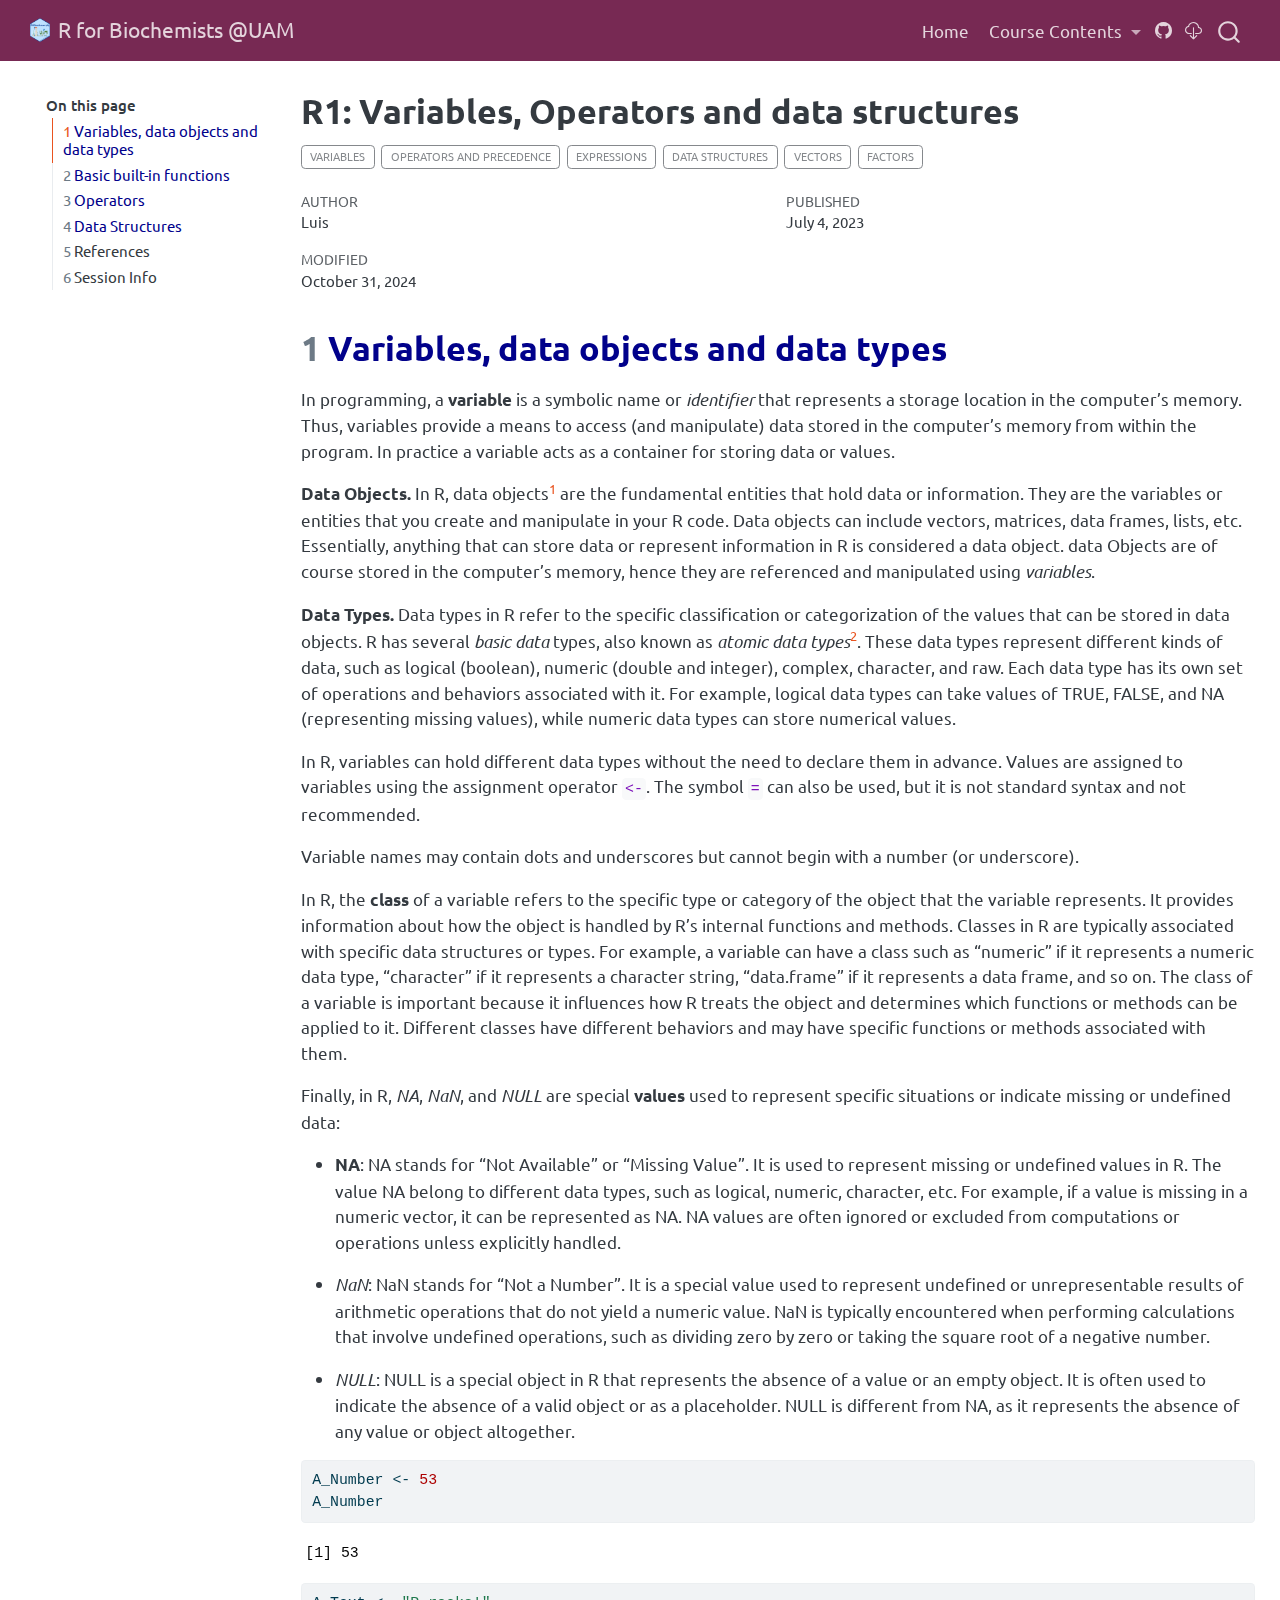
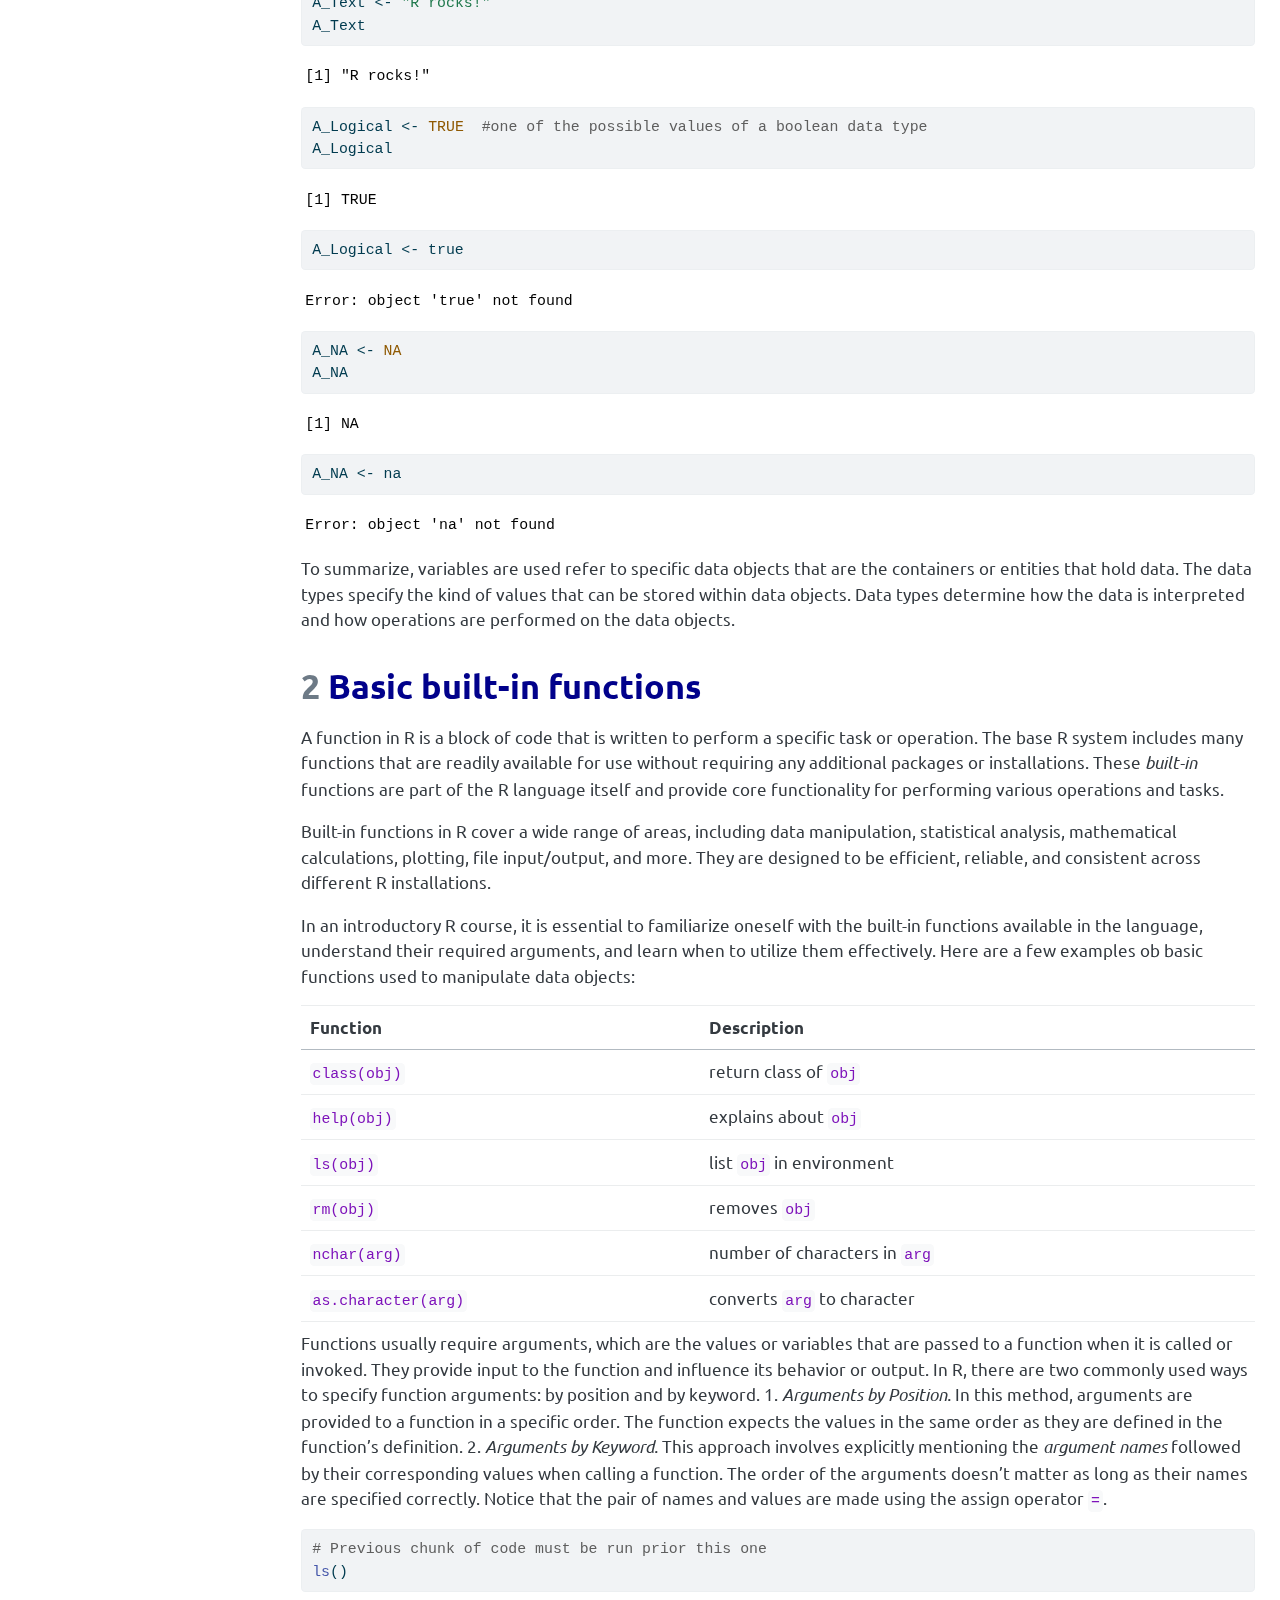
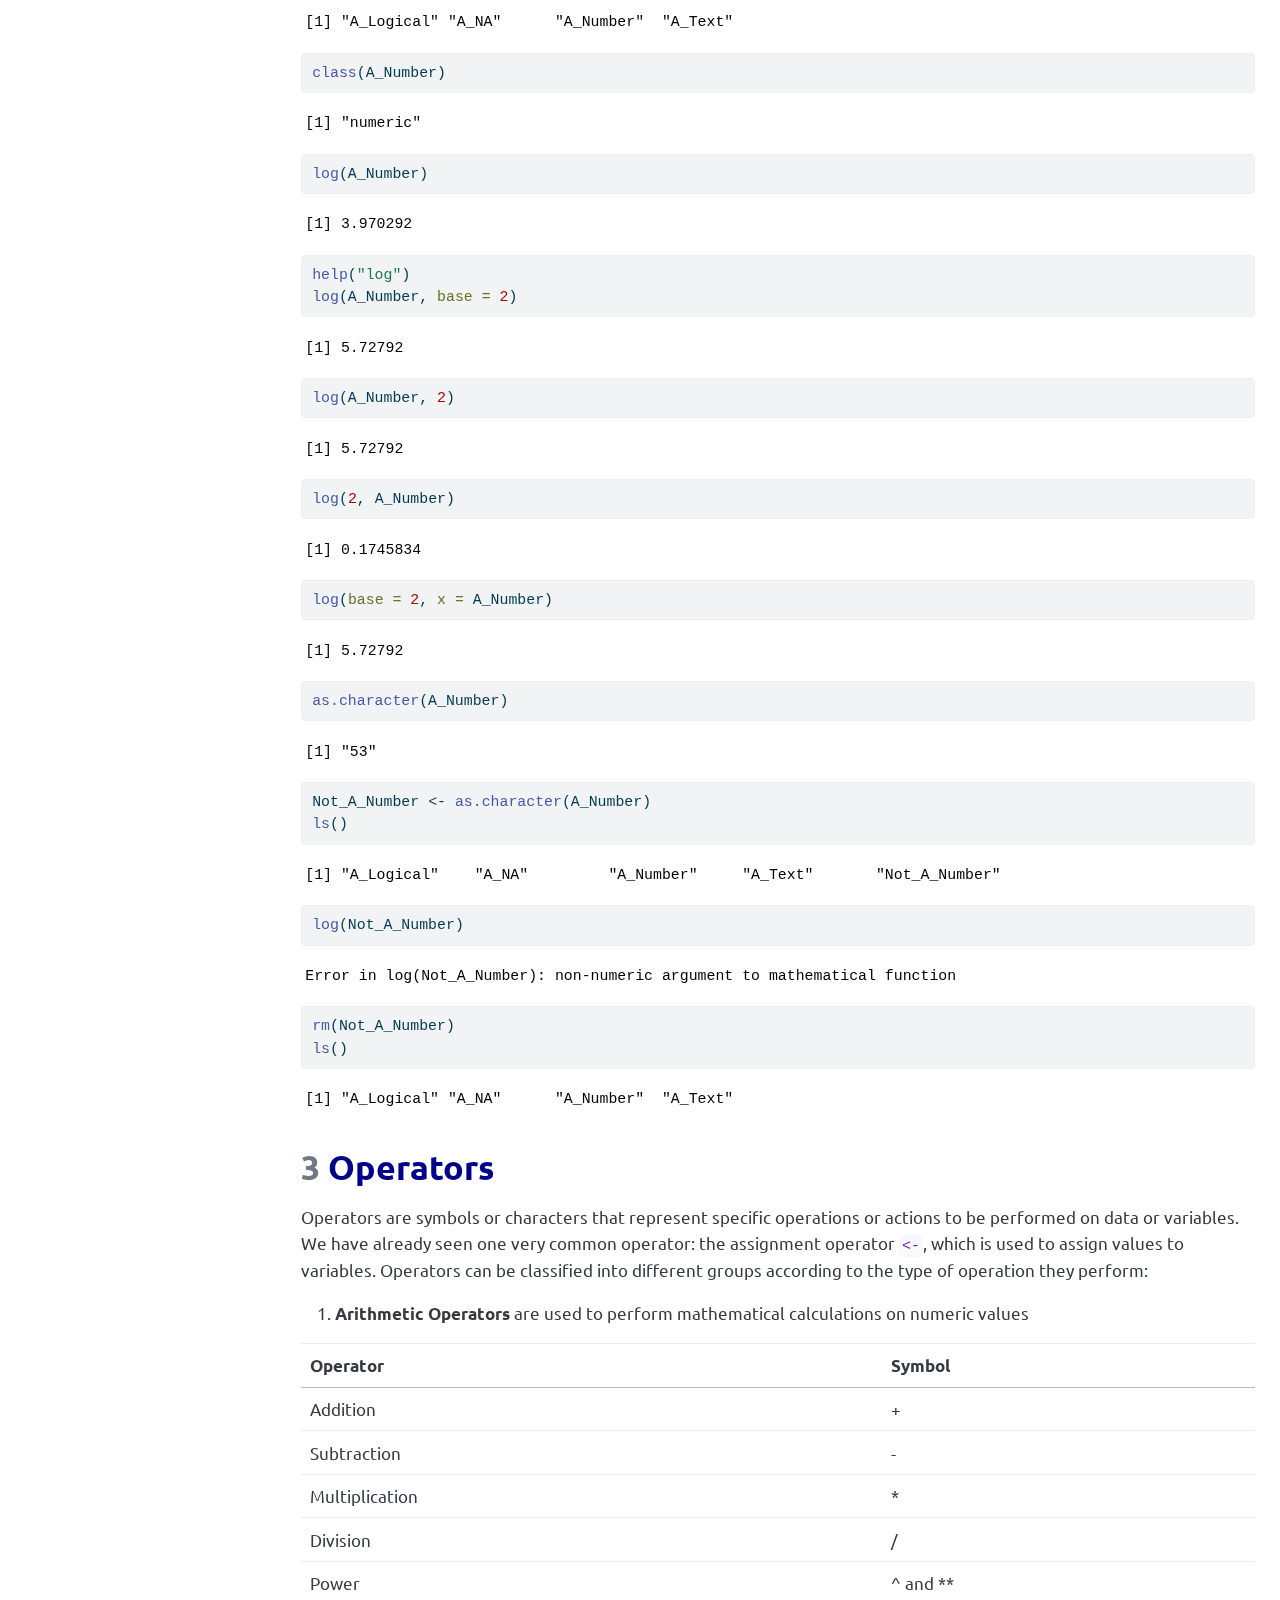
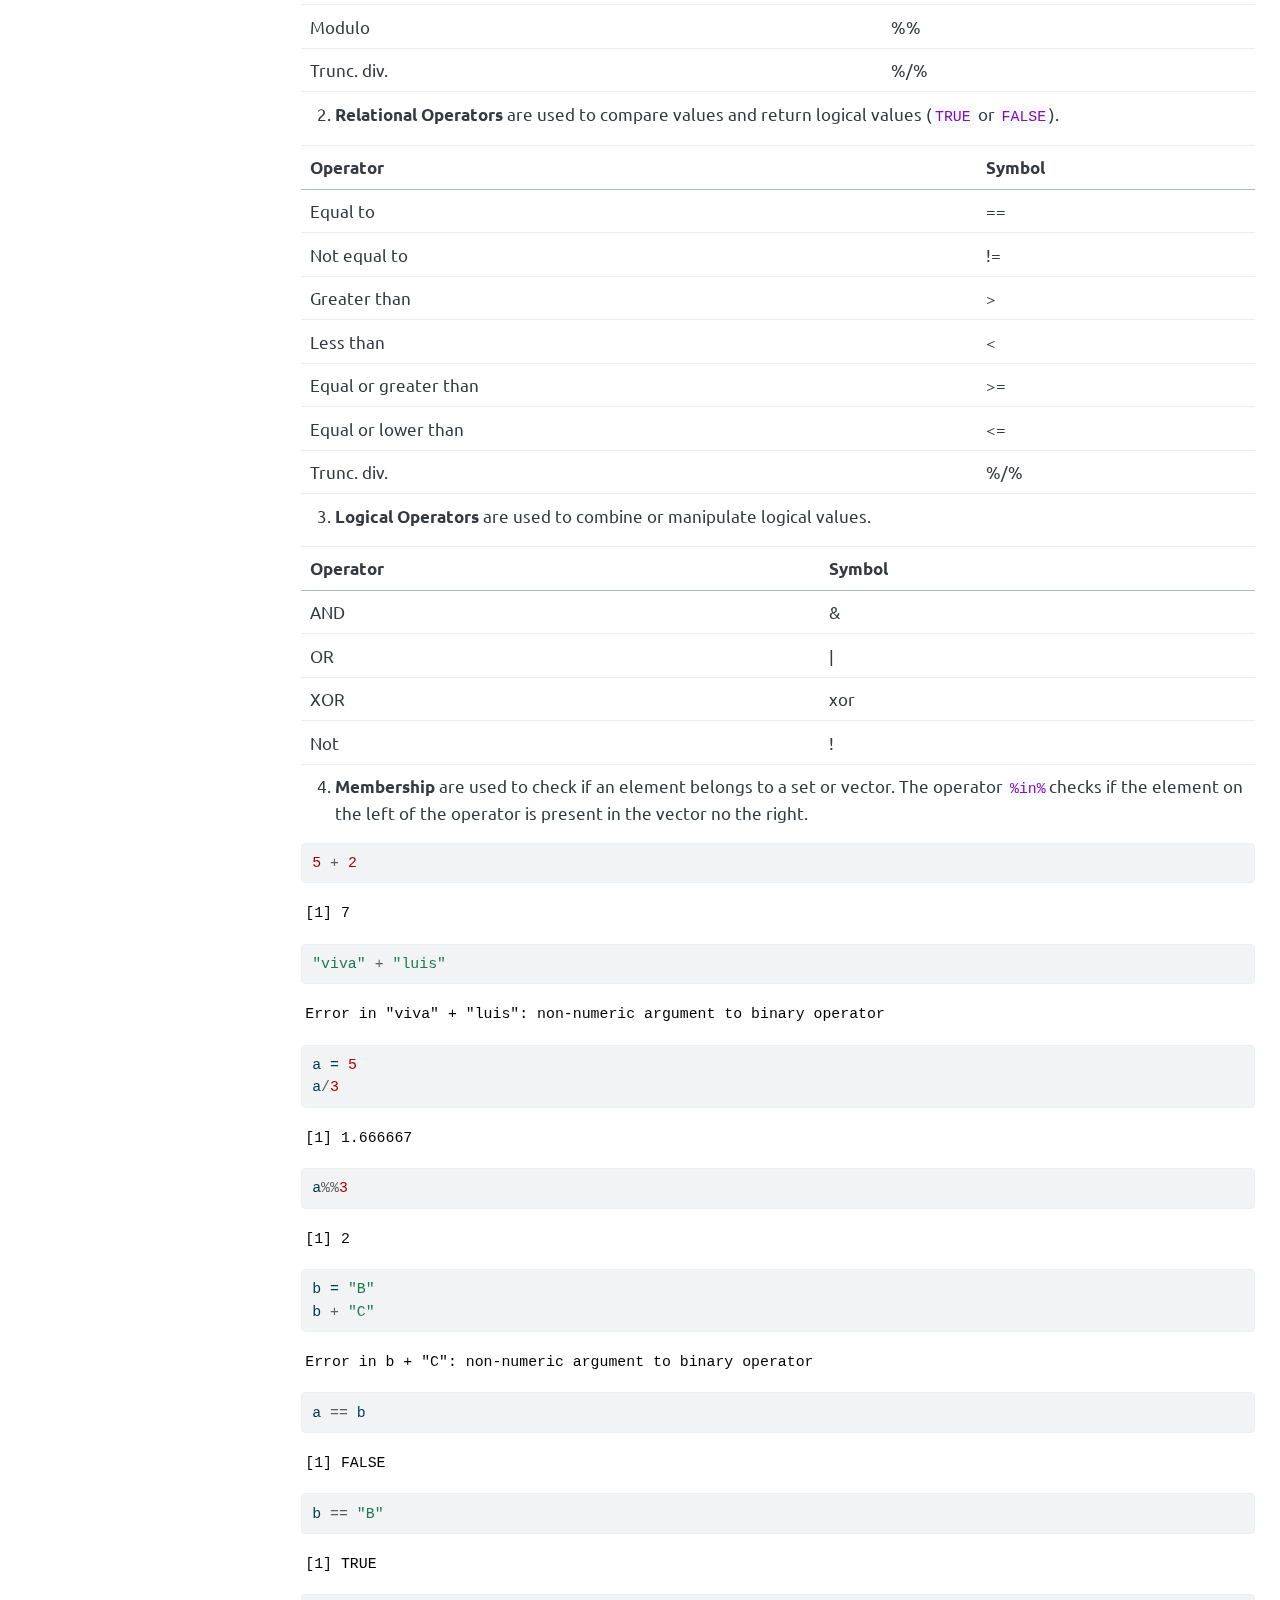
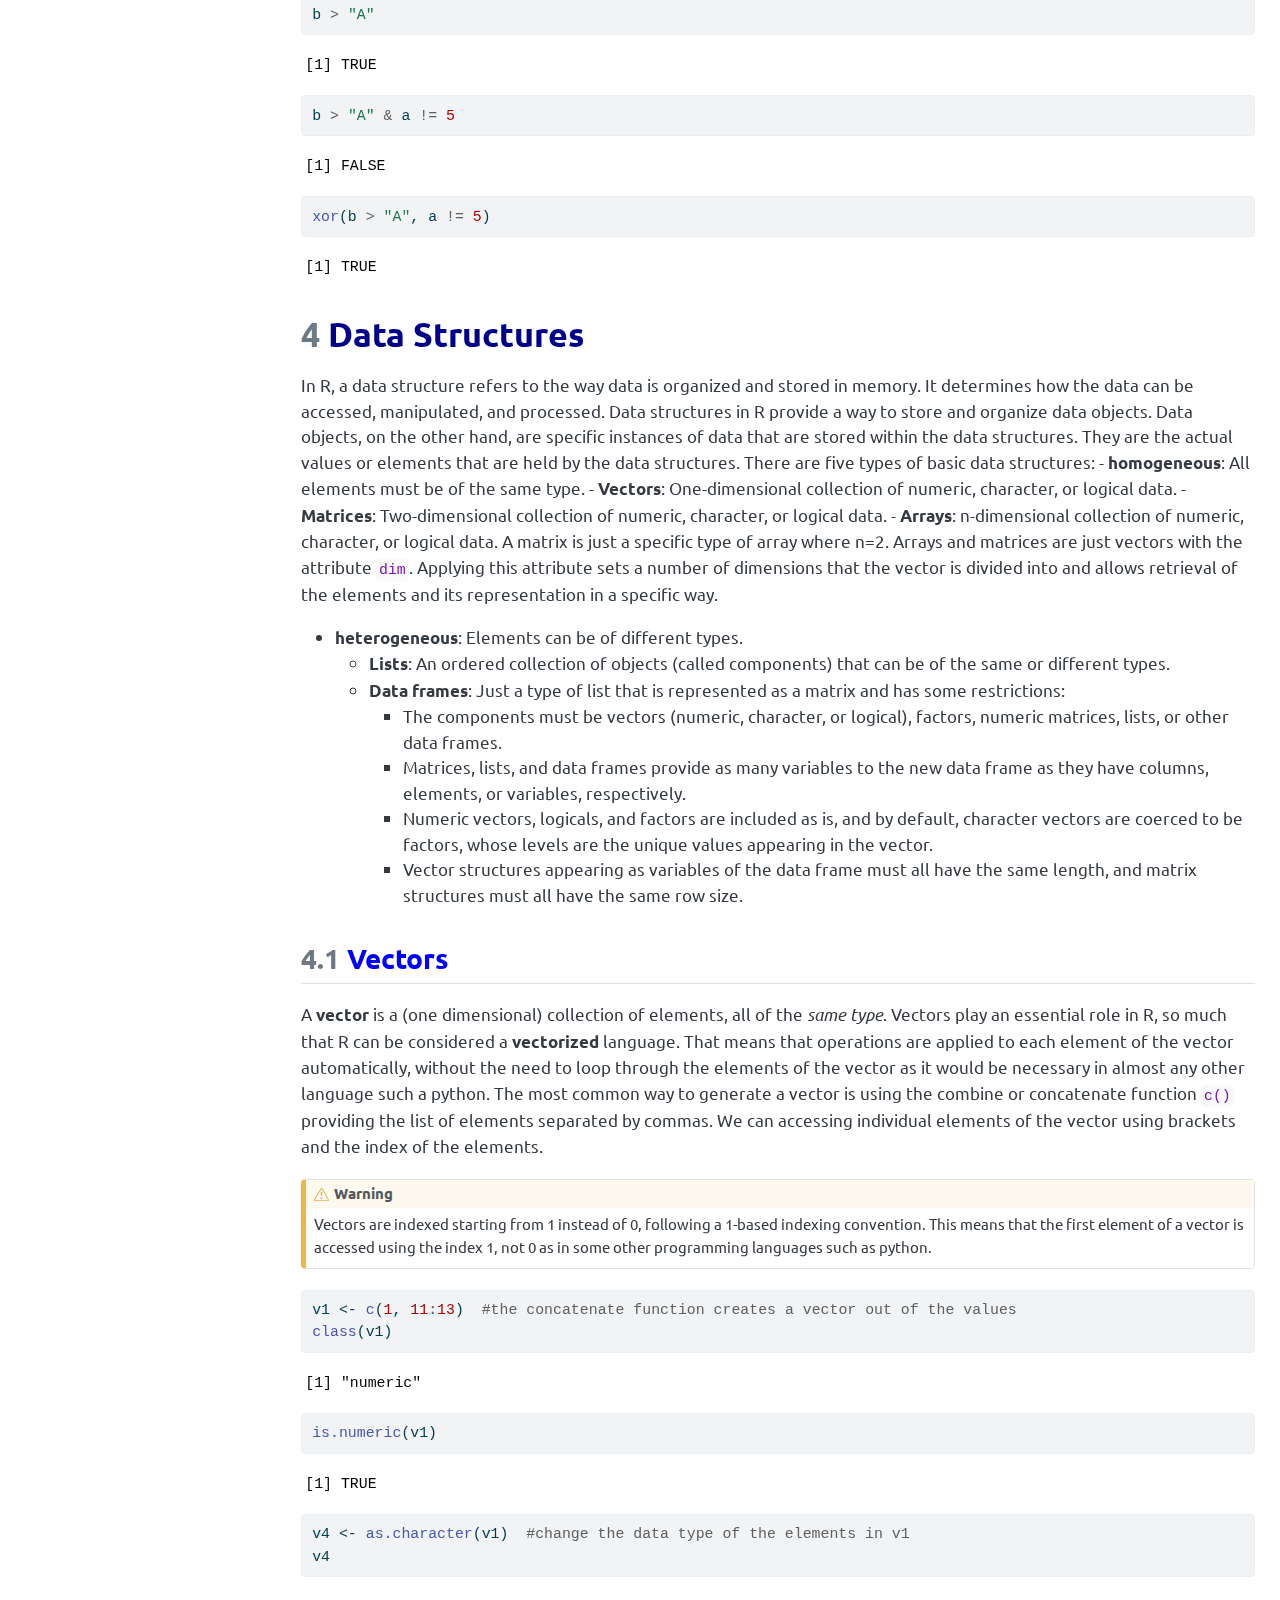
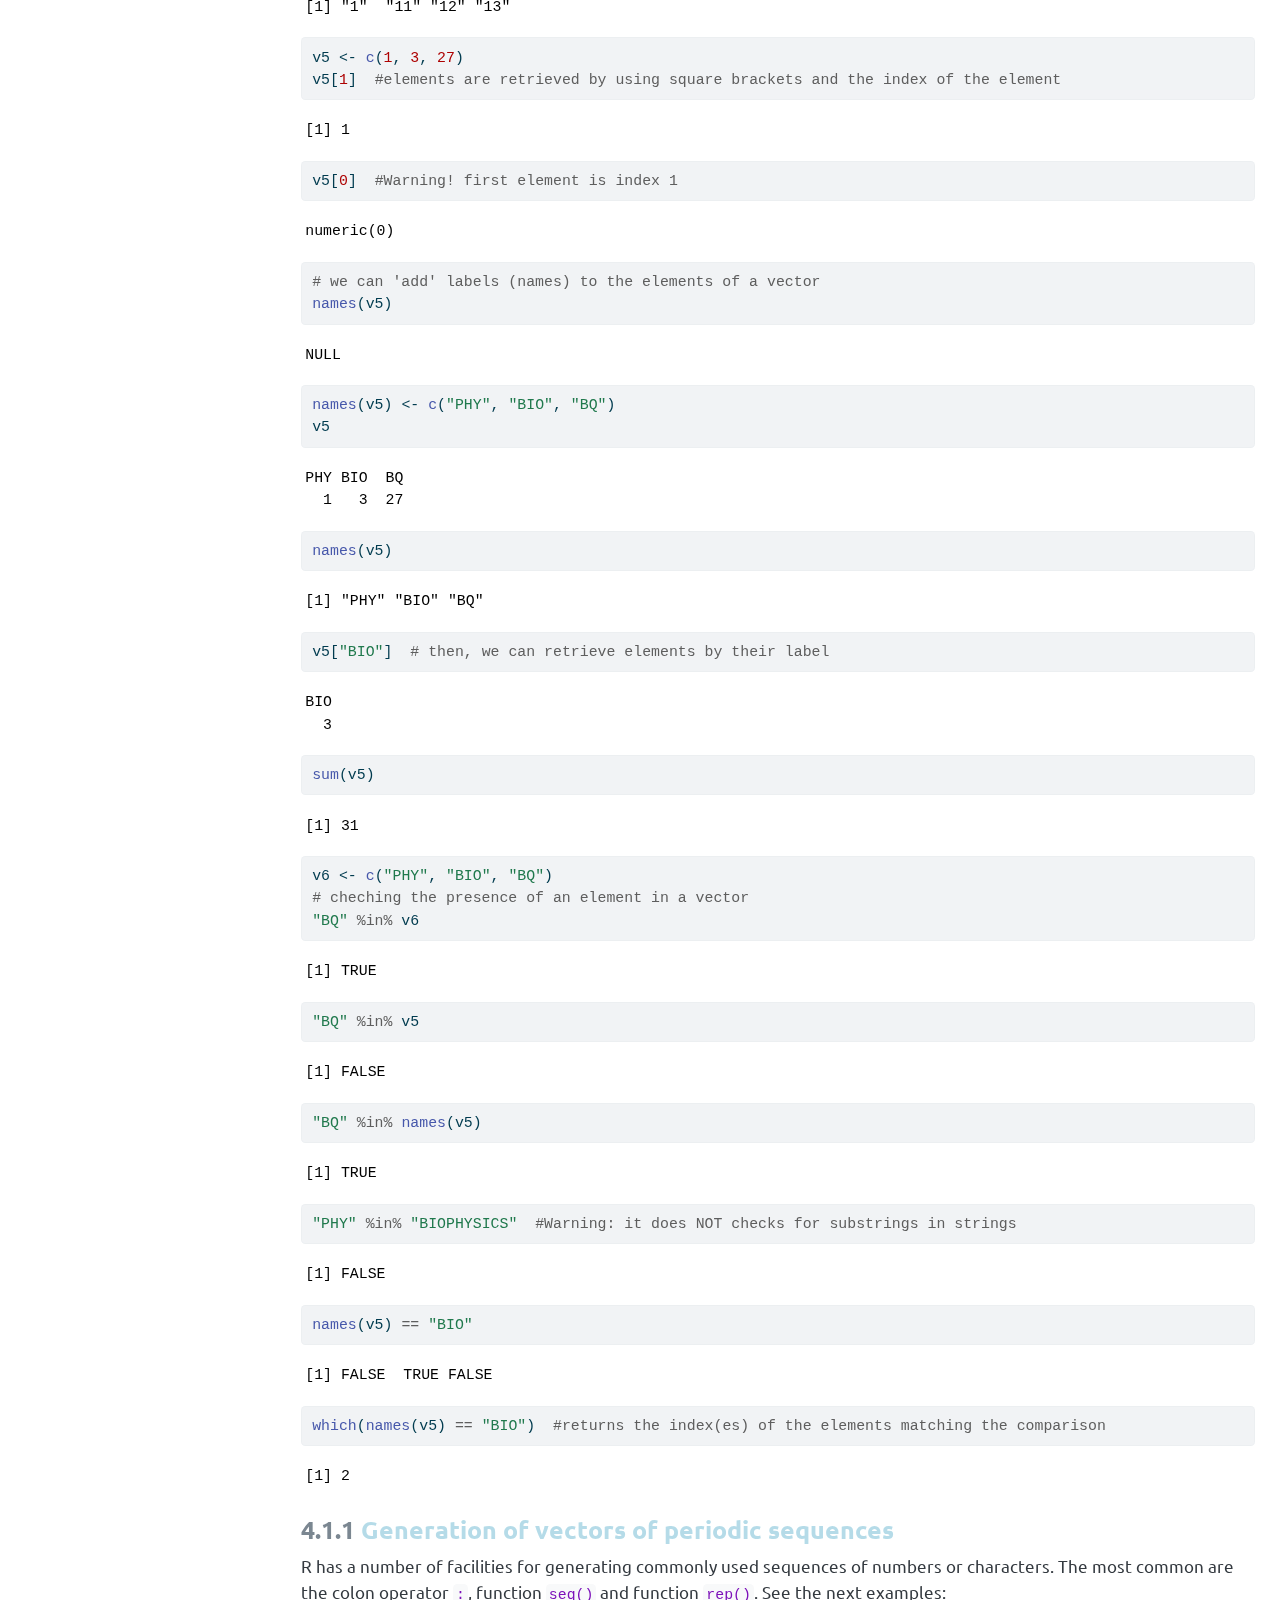
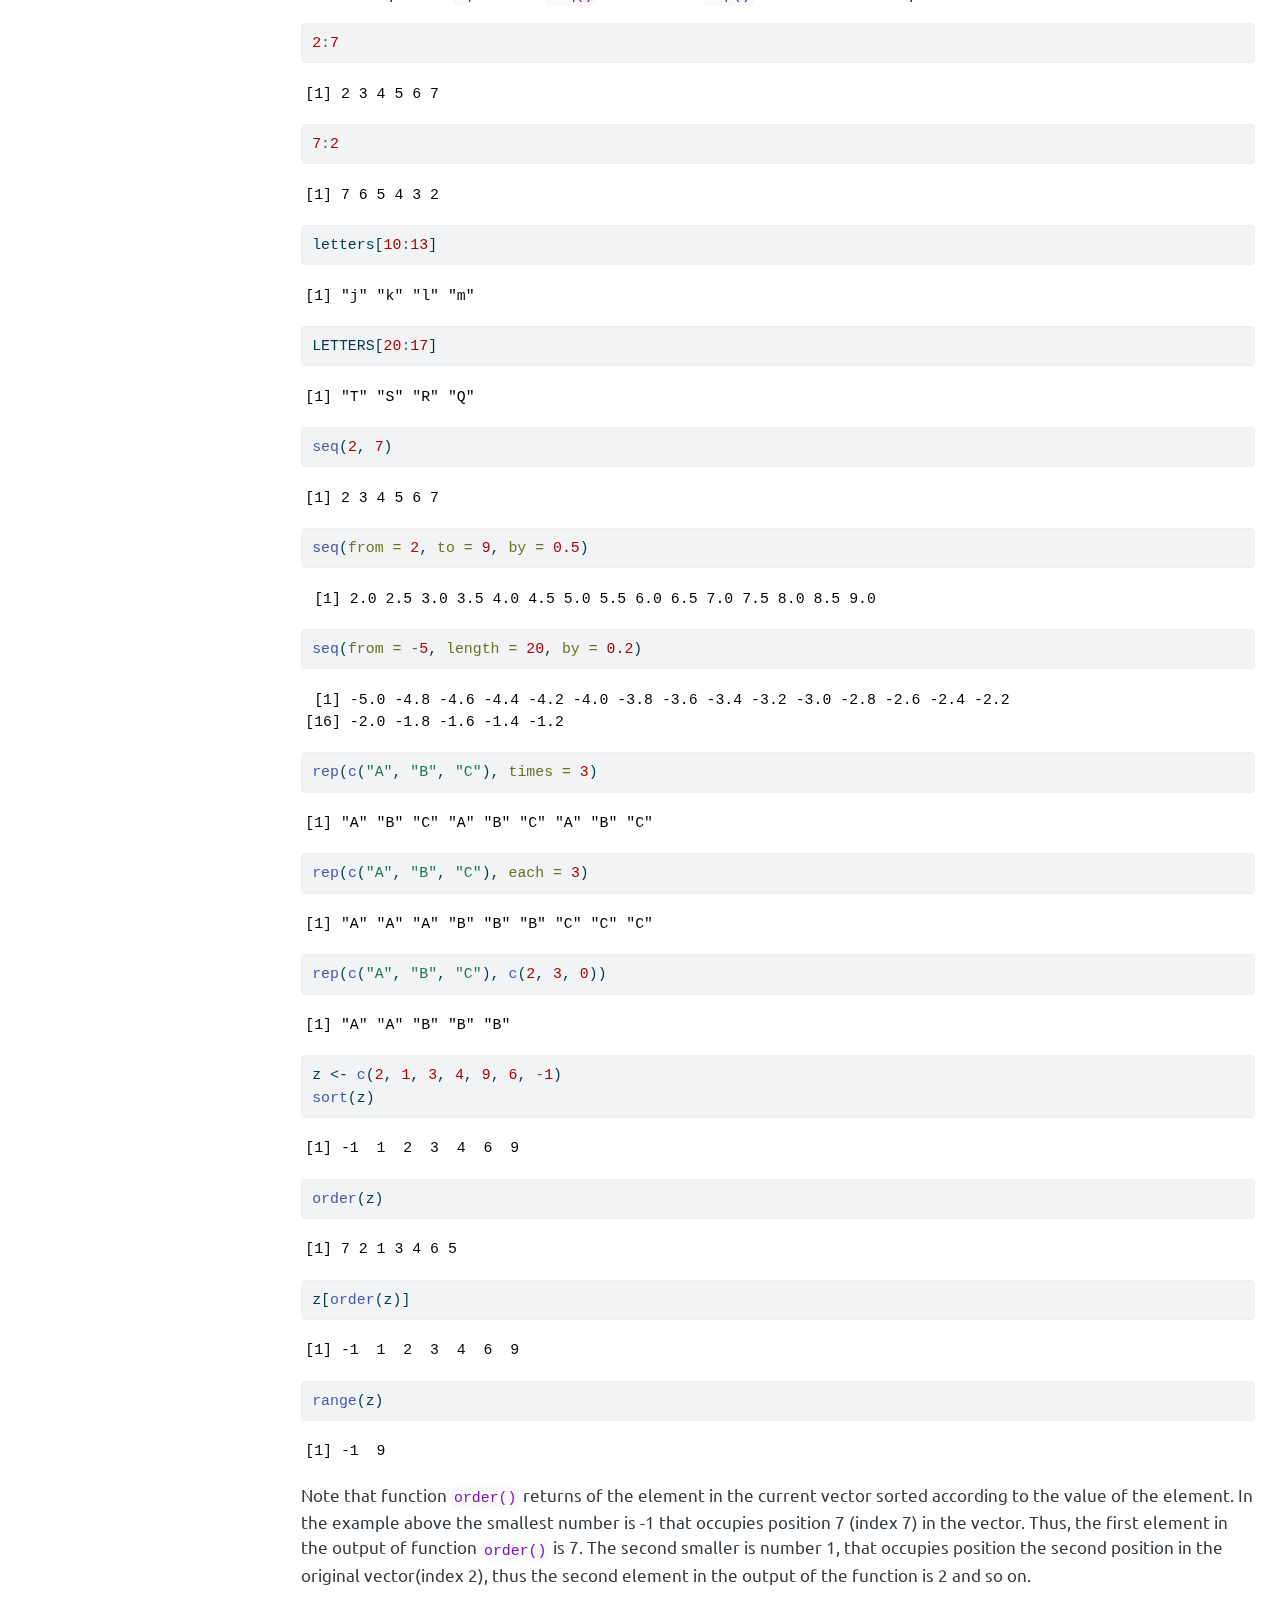
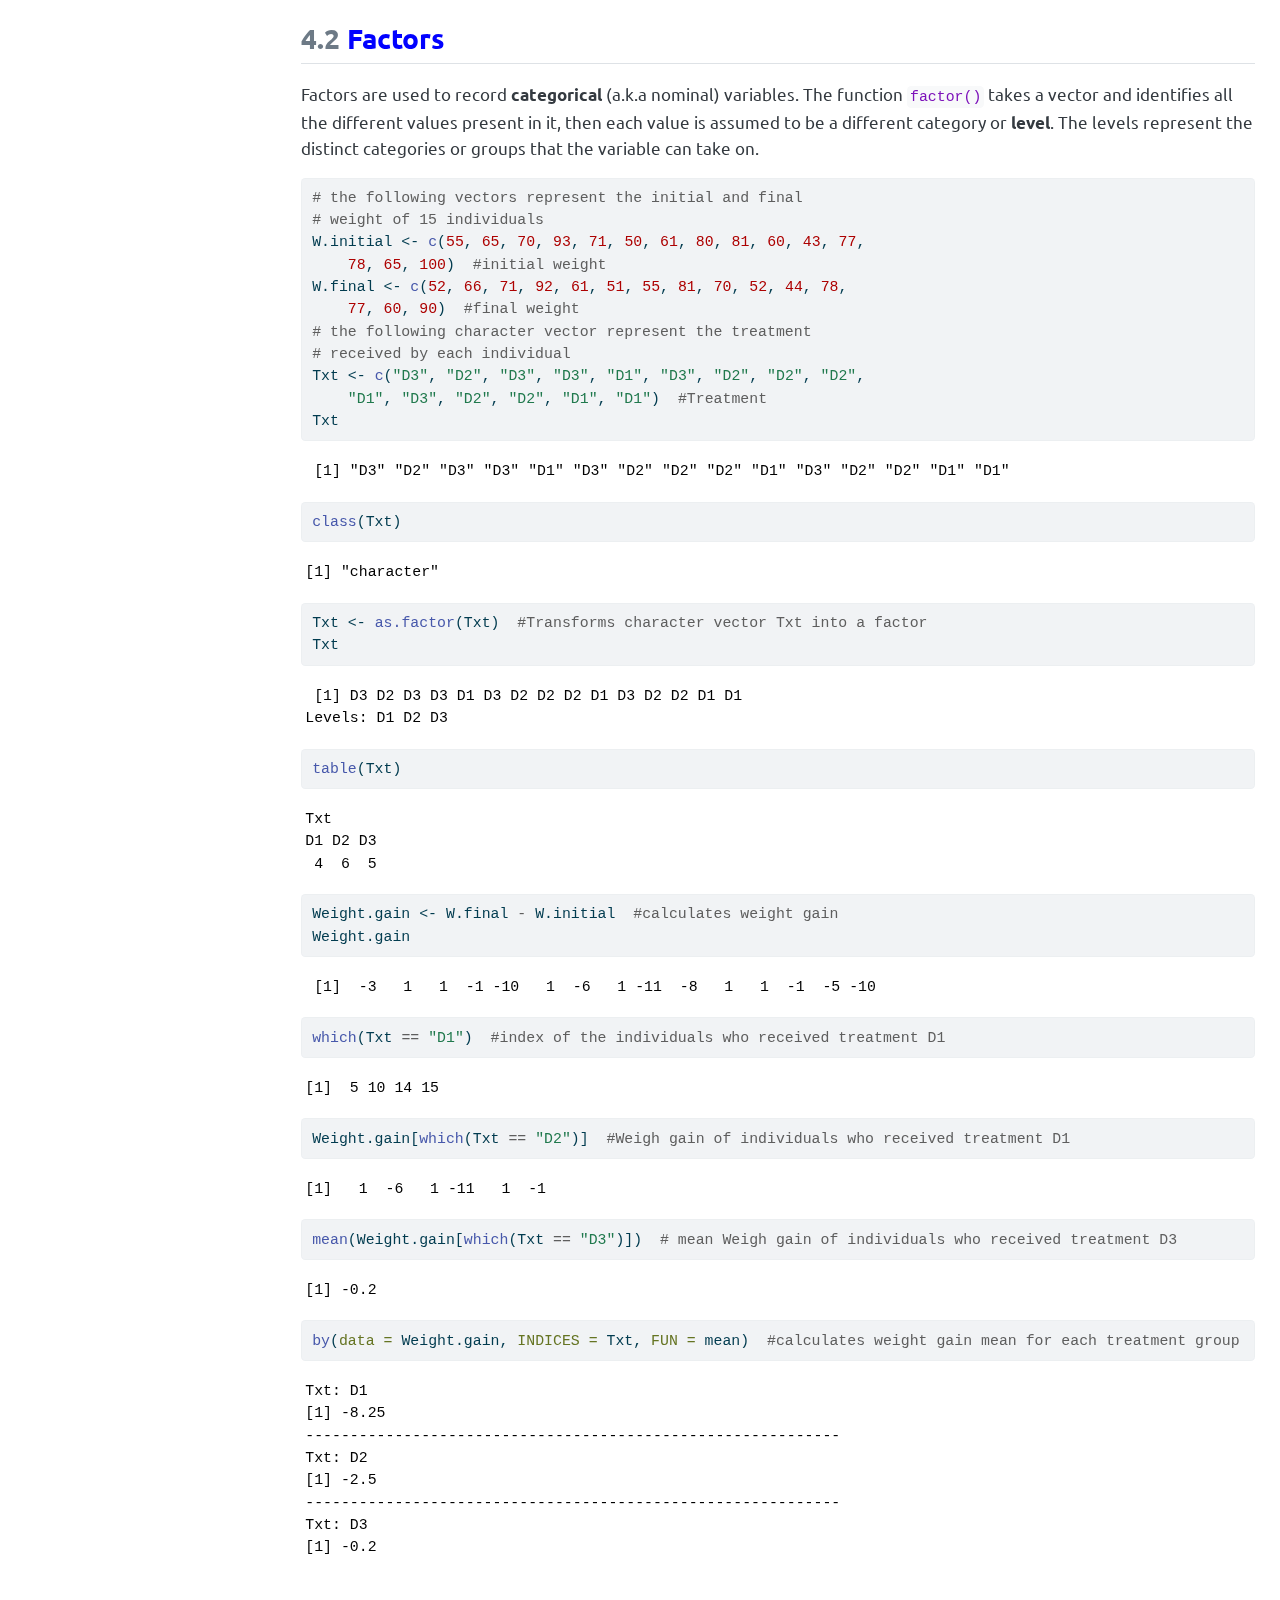
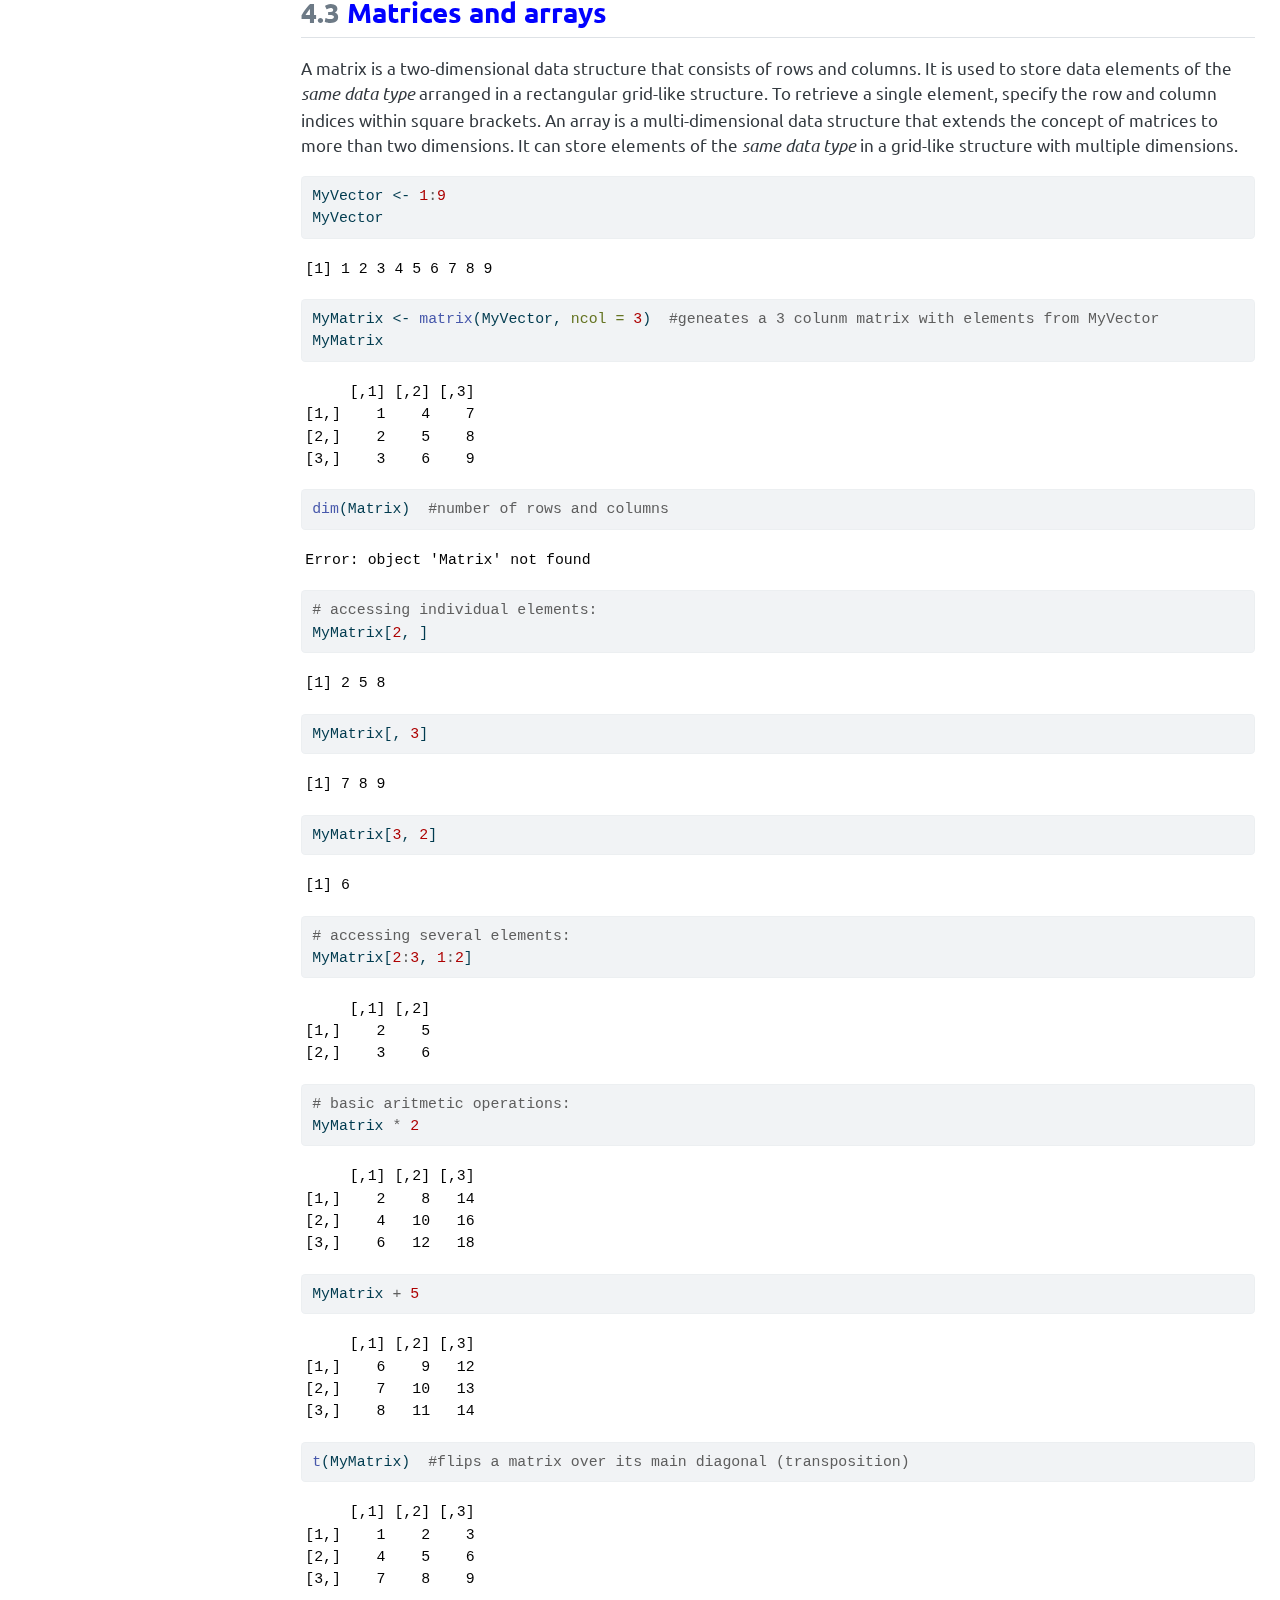
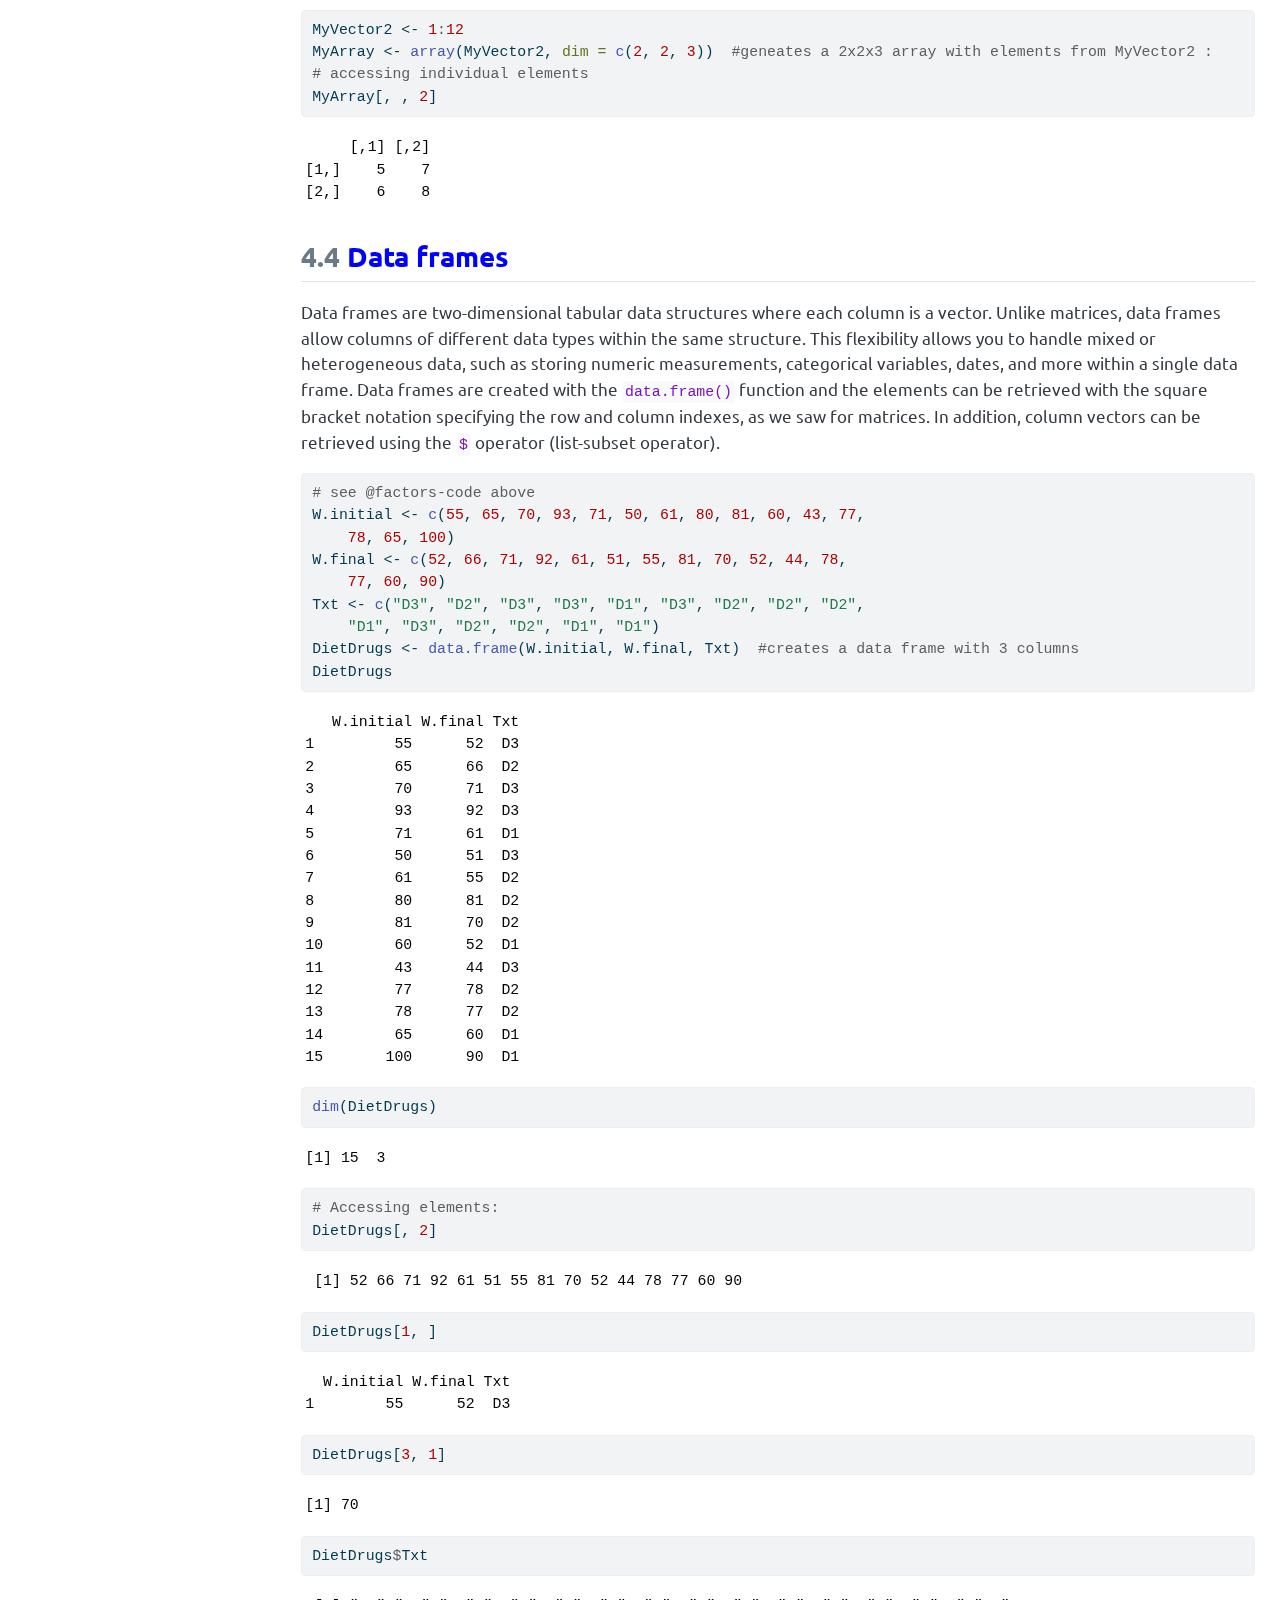
==== commit 30ba847b: "fix dead links" ====
--- a/docs/r1.html
+++ b/docs/r1.html
@@ -159,18 +159,9 @@
     <a class="dropdown-item" href="./r1.html">
  <span class="dropdown-text">R1: Variables, Operators and data structures</span></a>
   </li>  
-        <li>
-    <a class="dropdown-item" href="./r2.html">
- <span class="dropdown-text">R2: Flow Control</span></a>
-  </li>  
-        <li>
-    <a class="dropdown-item" href="./r3.html">
- <span class="dropdown-text">R3: Read and write data in R</span></a>
-  </li>  
-        <li>
-    <a class="dropdown-item" href="./r4.html">
- <span class="dropdown-text">R4: Functions in R</span></a>
-  </li>  
+        <li class="dropdown-header">r2.qmd</li>
+        <li class="dropdown-header">r3.qmd</li>
+        <li class="dropdown-header">r4.qmd</li>
         <li>
     <a class="dropdown-item" href="./r5.html">
  <span class="dropdown-text">R5: Base plots in R</span></a>
@@ -267,7 +258,7 @@
     <div>
     <div class="quarto-title-meta-heading">Modified</div>
     <div class="quarto-title-meta-contents">
-      <p class="date-modified">August 19, 2024</p>
+      <p class="date-modified">October 31, 2024</p>
     </div>
   </div>
     
@@ -310,7 +301,7 @@
 </div>
 <div class="sourceCode cell-code" id="cb7"><pre class="sourceCode r code-with-copy"><code class="sourceCode r"><span id="cb7-1"><a href="#cb7-1" aria-hidden="true" tabindex="-1"></a>A_Logical <span class="ot">&lt;-</span> true</span></code><button title="Copy to Clipboard" class="code-copy-button"><i class="bi"></i></button></pre></div>
 <div class="cell-output cell-output-error">
-<pre><code>Error in eval(expr, envir, enclos): object 'true' not found</code></pre>
+<pre><code>Error: object 'true' not found</code></pre>
 </div>
 <div class="sourceCode cell-code" id="cb9"><pre class="sourceCode r code-with-copy"><code class="sourceCode r"><span id="cb9-1"><a href="#cb9-1" aria-hidden="true" tabindex="-1"></a>A_NA <span class="ot">&lt;-</span> <span class="cn">NA</span></span>
 <span id="cb9-2"><a href="#cb9-2" aria-hidden="true" tabindex="-1"></a>A_NA</span></code><button title="Copy to Clipboard" class="code-copy-button"><i class="bi"></i></button></pre></div>
@@ -319,7 +310,7 @@
 </div>
 <div class="sourceCode cell-code" id="cb11"><pre class="sourceCode r code-with-copy"><code class="sourceCode r"><span id="cb11-1"><a href="#cb11-1" aria-hidden="true" tabindex="-1"></a>A_NA <span class="ot">&lt;-</span> na</span></code><button title="Copy to Clipboard" class="code-copy-button"><i class="bi"></i></button></pre></div>
 <div class="cell-output cell-output-error">
-<pre><code>Error in eval(expr, envir, enclos): object 'na' not found</code></pre>
+<pre><code>Error: object 'na' not found</code></pre>
 </div>
 </div>
 <p>To summarize, variables are used refer to specific data objects that are the containers or entities that hold data. The data types specify the kind of values that can be stored within data objects. Data types determine how the data is interpreted and how operations are performed on the data objects.</p>
@@ -833,7 +824,7 @@
 </div>
 <div class="sourceCode cell-code" id="cb137"><pre class="sourceCode r code-with-copy"><code class="sourceCode r"><span id="cb137-1"><a href="#cb137-1" aria-hidden="true" tabindex="-1"></a><span class="fu">dim</span>(Matrix)  <span class="co">#number of rows and columns</span></span></code><button title="Copy to Clipboard" class="code-copy-button"><i class="bi"></i></button></pre></div>
 <div class="cell-output cell-output-error">
-<pre><code>Error in eval(expr, envir, enclos): object 'Matrix' not found</code></pre>
+<pre><code>Error: object 'Matrix' not found</code></pre>
 </div>
 <div class="sourceCode cell-code" id="cb139"><pre class="sourceCode r code-with-copy"><code class="sourceCode r"><span id="cb139-1"><a href="#cb139-1" aria-hidden="true" tabindex="-1"></a><span class="co"># accessing individual elements:</span></span>
 <span id="cb139-2"><a href="#cb139-2" aria-hidden="true" tabindex="-1"></a>MyMatrix[<span class="dv">2</span>, ]</span></code><button title="Copy to Clipboard" class="code-copy-button"><i class="bi"></i></button></pre></div>
@@ -1129,7 +1120,7 @@
 <div class="cell">
 <div class="sourceCode cell-code" id="cb195"><pre class="sourceCode r code-with-copy"><code class="sourceCode r"><span id="cb195-1"><a href="#cb195-1" aria-hidden="true" tabindex="-1"></a><span class="fu">sessionInfo</span>()</span></code><button title="Copy to Clipboard" class="code-copy-button"><i class="bi"></i></button></pre></div>
 <div class="cell-output cell-output-stdout">
-<pre><code>R version 4.4.0 (2024-04-24)
+<pre><code>R version 4.4.1 (2024-06-14)
 Platform: x86_64-apple-darwin20
 Running under: macOS Sonoma 14.6.1
 
@@ -1150,10 +1141,10 @@
 [1] webexercises_1.1.0 formatR_1.14       knitr_1.48        
 
 loaded via a namespace (and not attached):
- [1] htmlwidgets_1.6.4 compiler_4.4.0    fastmap_1.2.0     cli_3.6.3        
- [5] tools_4.4.0       htmltools_0.5.8.1 rstudioapi_0.16.0 yaml_2.3.10      
- [9] rmarkdown_2.28    jsonlite_1.8.8    xfun_0.47         digest_0.6.36    
-[13] rlang_1.1.4       evaluate_0.24.0  </code></pre>
+ [1] htmlwidgets_1.6.4 compiler_4.4.1    fastmap_1.2.0     cli_3.6.3        
+ [5] tools_4.4.1       htmltools_0.5.8.1 rstudioapi_0.17.1 yaml_2.3.10      
+ [9] rmarkdown_2.28    jsonlite_1.8.9    xfun_0.48         digest_0.6.37    
+[13] rlang_1.1.4       evaluate_1.0.1   </code></pre>
 </div>
 </div>
 
